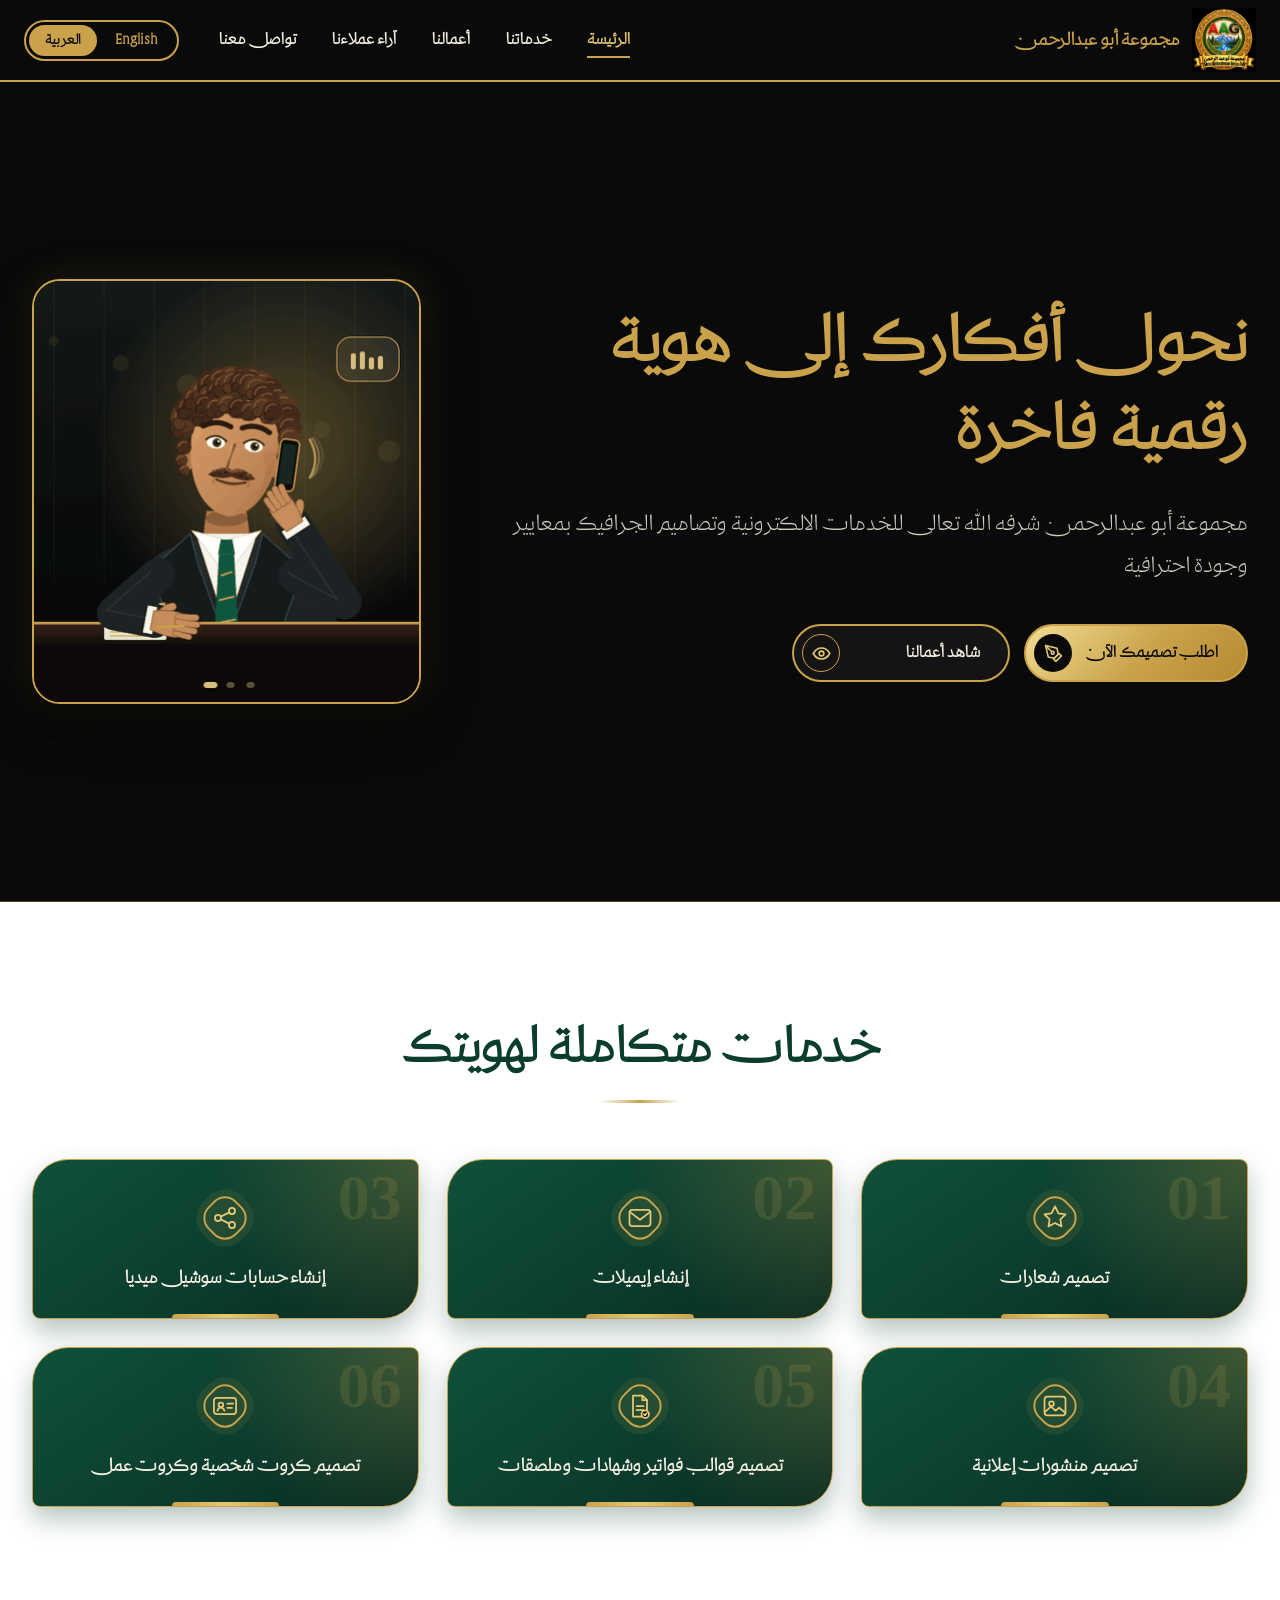
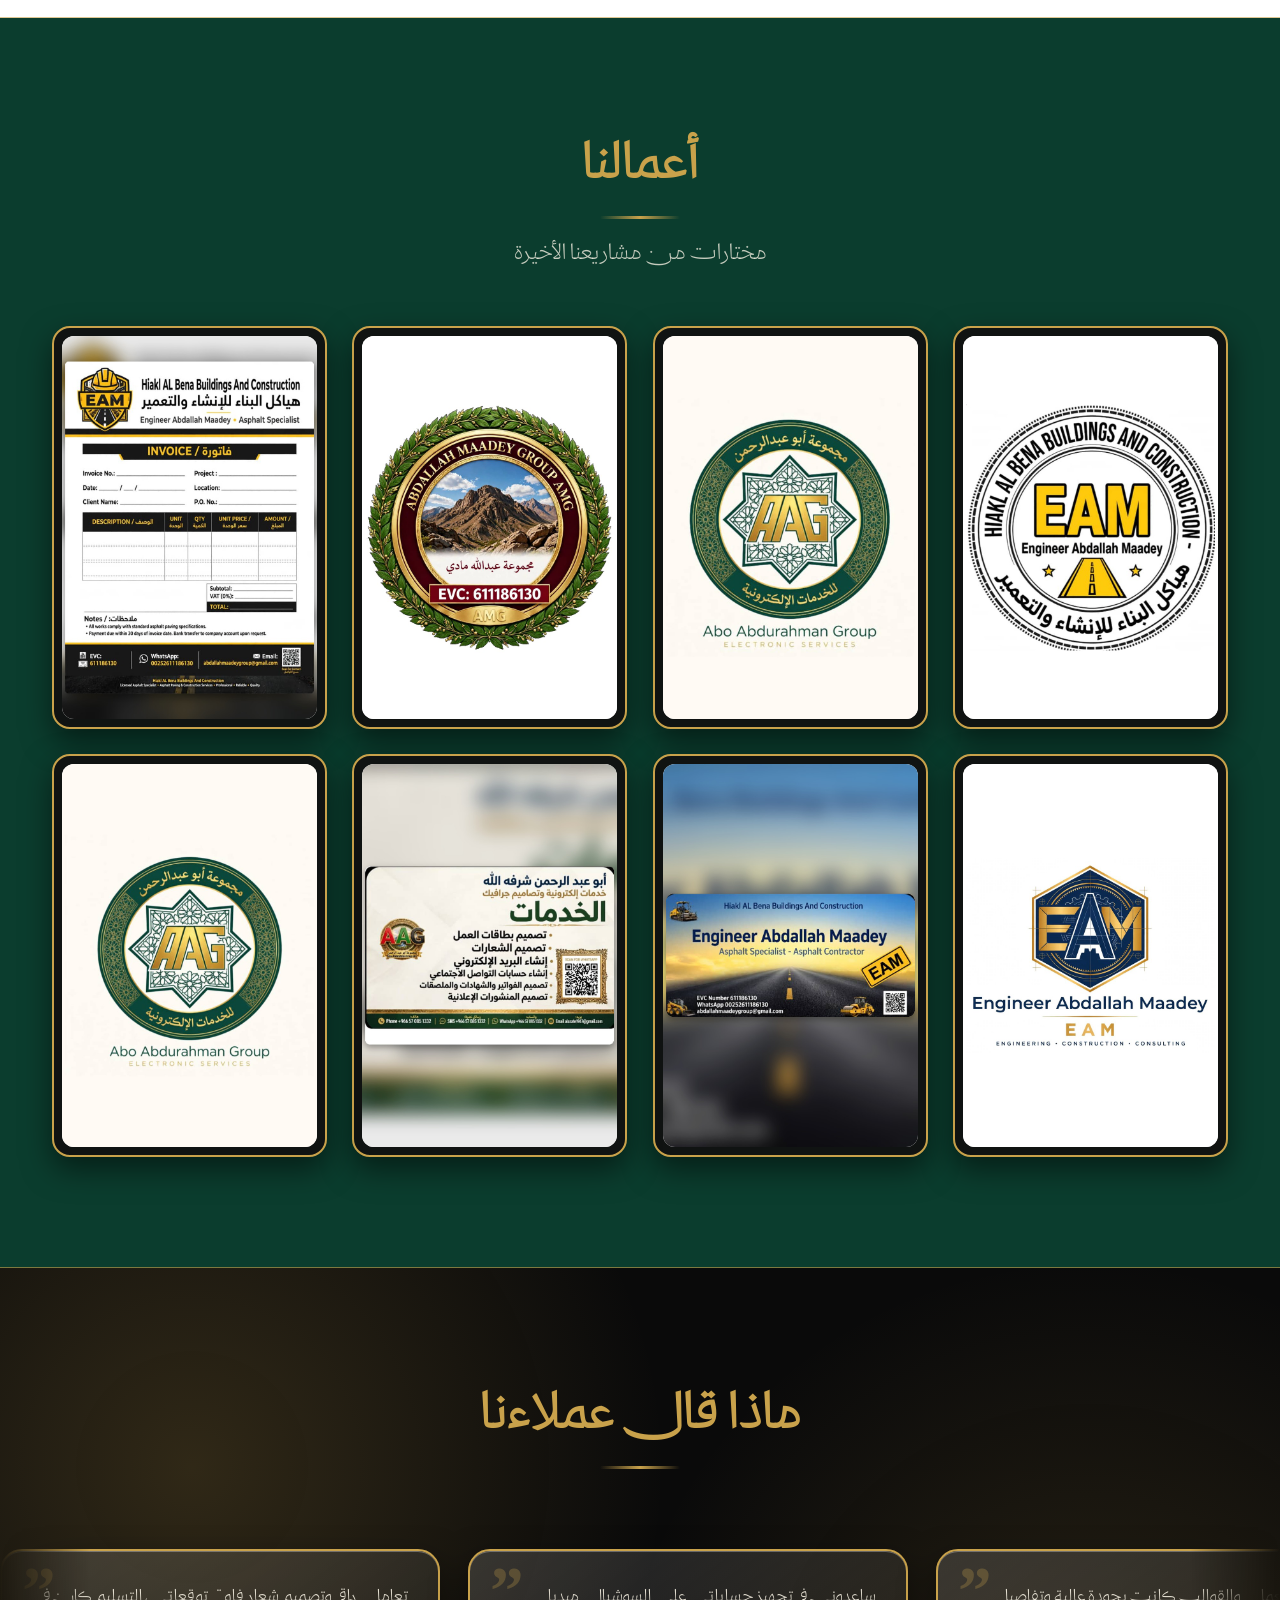
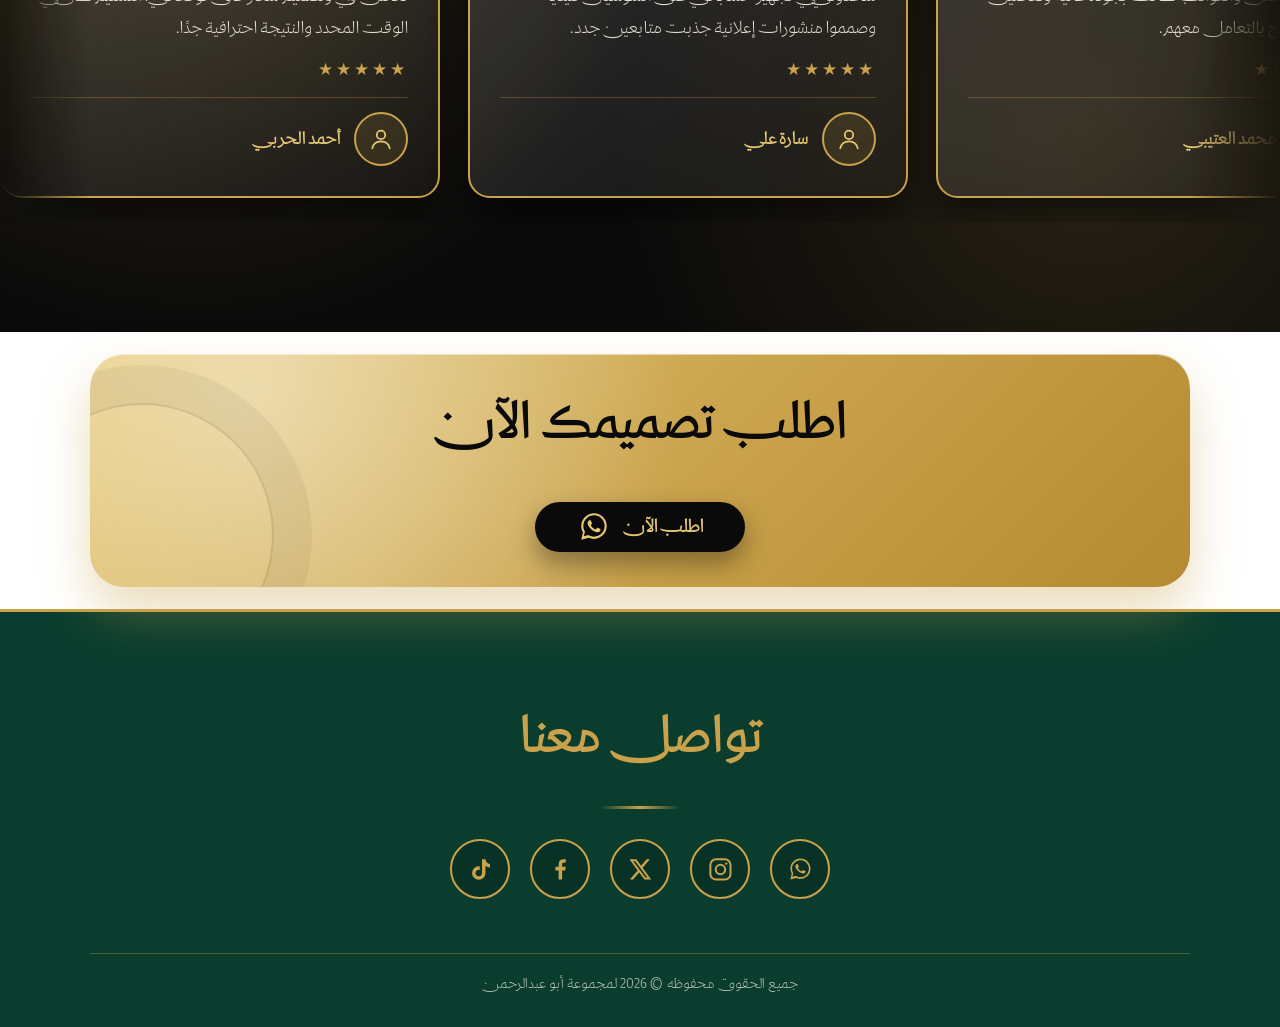
==== index.html @ 82dbfaa5 "Update index.html" ====
<!DOCTYPE html>
<html lang="ar" dir="rtl">
<head>
  <meta charset="UTF-8">
  <meta name="viewport" content="width=device-width, initial-scale=1">
  <title>مجموعة أبو عبدالرحمن</title>
  <link rel="icon" href="images/logo2.jpg">
  <!-- Arabic font (Cairo) -->
  <link href="https://fonts.googleapis.com/css2?family=Cairo:wght@400;600;700&display=swap" rel="stylesheet">

  <!-- 1) Desktop design + shared styles -->
  <link rel="stylesheet" href="css/style.css">
  <!-- 2) Phone & tablet design (must come AFTER style.css) -->
  <link rel="stylesheet" href="css/mobile.css">
</head>
<body>
<!-- ========================================================================
     index.html  -  PAGE CONTENT (structure only)
     Files of this website:
       index.html  -> this file: all the content of the page
       style.css   -> desktop design + shared styles
       mobile.css  -> phone & tablet design
       translations.js -> ALL texts in Arabic and English (edit texts here)
       script.js   -> language toggle (Arabic/English) and mobile menu
       logo.png, designer.gif, images/  -> pictures (keep them next to this file)
     ======================================================================== -->
<!-- ======================================================================
     HEADER (TOP MENU)
     Logo + site name | menu links | language toggle (+ burger button on phones)
     Every text that changes language has data-i18n="key".
     The Arabic and English texts of each key are in translations.js.
     ====================================================================== -->
<header class="header">
  <nav class="nav">
    <a href="#home" class="brand">
      <img class="logo" src="images/logo.jpg" alt="شعار مجموعة أبو عبدالرحمن">
      <span class="brand-name" data-i18n="nav.brand">مجموعة أبو عبدالرحمن</span>
    </a>

    <!-- Menu links (each href points to a section id on this page) -->
    <ul class="menu" id="menu">
      <li><a href="#home" class="active" data-i18n="nav.home">الرئيسة</a></li>
      <li><a href="#services" data-i18n="nav.services">خدماتنا</a></li>
      <li><a href="#work" data-i18n="nav.work">أعمالنا</a></li>
      <li><a href="#reviews" data-i18n="nav.reviews">آراء عملاءنا</a></li>
      <li><a href="#contact" data-i18n="nav.contact">تواصل معنا</a></li>
    </ul>

    <div class="controls">
      <!-- Language toggle: both languages are always visible, the active one is gold -->
      <div class="lang-switch" role="group" aria-label="Language">
        <button type="button" data-lang="ar" lang="ar">العربية</button>
        <button type="button" data-lang="en" lang="en">English</button>
      </div>
      <button class="burger" id="burger" aria-label="Menu" aria-expanded="false">
        <span></span><span></span><span></span>
      </button>
    </div>
  </nav>
</header>

<!-- ======================================================================
     HERO (FIRST SECTION)
     Big title, description, two buttons and the animation (designer.gif).
     ====================================================================== -->
<section class="hero" id="home">
  <div class="hero-inner">
    <div class="hero-text">
    <h1 data-i18n="hero.title">نحول أفكارك إلى هوية رقمية فاخرة</h1>
    <p data-i18n="hero.text">مجموعة أبو عبدالرحمن شرفه الله تعالى للخدمات الالكترونية وتصاميم الجرافيك بمعايير وجودة احترافية</p>
    <div class="hero-actions">
      <a href="#order" class="btn btn-gold"><span data-i18n="hero.btnOrder">اطلب تصميمك الآن</span><i class="btn-ic"><svg viewBox="0 0 24 24" fill="none" stroke="currentColor" stroke-width="2" stroke-linecap="round" stroke-linejoin="round" aria-hidden="true"><path d="M12 19l7-7 3 3-7 7-3-3z"/><path d="M18 13l-1.5-7.5L2 2l3.5 14.5L13 18l5-5z"/><path d="M2 2l7.5 7.5"/><circle cx="11" cy="11" r="1.8"/></svg></i></a>
      <a href="#work" class="btn btn-outline"><span data-i18n="hero.btnWork">شاهد أعمالنا</span><i class="btn-ic"><svg viewBox="0 0 24 24" fill="none" stroke="currentColor" stroke-width="2" stroke-linecap="round" stroke-linejoin="round" aria-hidden="true"><path d="M1.5 12S5.5 5 12 5s10.5 7 10.5 7-4 7-10.5 7S1.5 12 1.5 12z"/><circle cx="12" cy="12" r="3"/></svg></i></a>
    </div>
    </div>
    <!-- The animation box (GIF). On phones it appears ABOVE the title (see mobile.css) -->
    <div class="hero-media" id="heroMedia">
      <img src="images/designer.gif" alt="مصمم يعمل على تصميم" width="384" height="420">
    </div>
  </div>
</section>

<!-- ======================================================================
     SERVICES - خدمات متكاملة لهويتك
     6 service cards. To change a service text: edit its key in translations.js (services.*).
     ====================================================================== -->
<section class="services" id="services">
  <div class="container">
    <header class="sec-head">
      <h2 data-i18n="services.title">خدمات متكاملة لهويتك</h2>
      <span class="bar"></span>
    </header>
    <!-- Service cards -->
    <div class="cards">
      <article class="card">
        <span class="num" aria-hidden="true">01</span>
        <div class="card-icon"><svg viewBox="0 0 24 24" fill="none" stroke="currentColor" stroke-width="1.5" stroke-linecap="round" stroke-linejoin="round" aria-hidden="true"><path d="M12 2l3 6 6 .9-4.4 4.2 1 6.1L12 16.3 6.4 19.2l1-6.1L3 8.9 9 8z"/></svg></div>
        <h3 data-i18n="services.logo">تصميم شعارات</h3>
      </article>
      <article class="card">
        <span class="num" aria-hidden="true">02</span>
        <div class="card-icon"><svg viewBox="0 0 24 24" fill="none" stroke="currentColor" stroke-width="1.5" stroke-linecap="round" stroke-linejoin="round" aria-hidden="true"><rect x="3" y="5" width="18" height="14" rx="2.5"/><path d="M3.5 7l8.5 6.5L20.5 7"/></svg></div>
        <h3 data-i18n="services.email">إنشاء إيميلات</h3>
      </article>
      <article class="card">
        <span class="num" aria-hidden="true">03</span>
        <div class="card-icon"><svg viewBox="0 0 24 24" fill="none" stroke="currentColor" stroke-width="1.5" stroke-linecap="round" stroke-linejoin="round" aria-hidden="true"><circle cx="6" cy="12" r="2.6"/><circle cx="18" cy="6" r="2.6"/><circle cx="18" cy="18" r="2.6"/><path d="M8.3 10.8l7.4-3.6M8.3 13.2l7.4 3.6"/></svg></div>
        <h3 data-i18n="services.social">إنشاء حسابات سوشيل ميديا</h3>
      </article>
      <article class="card">
        <span class="num" aria-hidden="true">04</span>
        <div class="card-icon"><svg viewBox="0 0 24 24" fill="none" stroke="currentColor" stroke-width="1.5" stroke-linecap="round" stroke-linejoin="round" aria-hidden="true"><rect x="3" y="4" width="18" height="16" rx="2.5"/><circle cx="9" cy="10" r="2"/><path d="M3.5 17l5-4.5 4 3.5 3-2.5 5 4"/></svg></div>
        <h3 data-i18n="services.posts">تصميم منشورات إعلانية</h3>
      </article>
      <article class="card">
        <span class="num" aria-hidden="true">05</span>
        <div class="card-icon"><svg viewBox="0 0 24 24" fill="none" stroke="currentColor" stroke-width="1.5" stroke-linecap="round" stroke-linejoin="round" aria-hidden="true"><path d="M6 3h8l4 4v14H6z"/><path d="M14 3v4h4M9 12h6M9 15.5h6"/><circle cx="16.5" cy="19" r="3.2" fill="#0a0a0a"/><path d="M15.2 19l1 1 1.8-2"/></svg></div>
        <h3 data-i18n="services.templates">تصميم قوالب فواتير وشهادات وملصقات</h3>
      </article>
      <article class="card">
        <span class="num" aria-hidden="true">06</span>
        <div class="card-icon"><svg viewBox="0 0 24 24" fill="none" stroke="currentColor" stroke-width="1.5" stroke-linecap="round" stroke-linejoin="round" aria-hidden="true"><rect x="2.5" y="5" width="19" height="14" rx="2.5"/><circle cx="8.5" cy="11" r="2"/><path d="M5.5 16c.6-1.8 1.8-2.6 3-2.6s2.4.8 3 2.6M14 10h5M14 13.5h4"/></svg></div>
        <h3 data-i18n="services.cards">تصميم كروت شخصية وكروت عمل</h3>
      </article>
    </div>
  </div>
</section>

<!-- ======================================================================
     OUR WORK - أعمالنا
     8 cards. Each image is images/work-1.jpg ... images/work-8.jpg.
     To change a picture: replace the file, or change the src below.
     ====================================================================== -->
<section class="works-sec" id="work">
  <div class="container">
    <header class="sec-head">
      <h2 data-i18n="work.title">أعمالنا</h2>
      <span class="bar"></span>
      <p class="sec-sub" data-i18n="work.subtitle">مختارات من مشاريعنا الأخيرة</p>
    </header>
    <!-- Work cards: .work (dark frame) > .work-inner (white panel, 8px margin) > .work-media > img -->
    <div class="works">
      <figure class="work">
        <div class="work-inner"><div class="work-media"><svg class="ph" viewBox="0 0 24 24" fill="none" stroke="currentColor" stroke-width="1.2" stroke-linecap="round" stroke-linejoin="round" aria-hidden="true"><rect x="3" y="4" width="18" height="16" rx="2.5"/><circle cx="9" cy="10" r="1.8"/><path d="M3.5 17l5-4.5 4 3.5 3-2.5 5 4"/></svg><img src="images/work-1.jpg" alt="Project 1" loading="lazy" onerror="this.remove()"></div></div>
      </figure>
      <figure class="work">
        <div class="work-inner"><div class="work-media"><svg class="ph" viewBox="0 0 24 24" fill="none" stroke="currentColor" stroke-width="1.2" stroke-linecap="round" stroke-linejoin="round" aria-hidden="true"><rect x="3" y="4" width="18" height="16" rx="2.5"/><circle cx="9" cy="10" r="1.8"/><path d="M3.5 17l5-4.5 4 3.5 3-2.5 5 4"/></svg><img src="images/work-2.jpg" alt="Project 2" loading="lazy" onerror="this.remove()"></div></div>
      </figure>
      <figure class="work">
        <div class="work-inner"><div class="work-media"><svg class="ph" viewBox="0 0 24 24" fill="none" stroke="currentColor" stroke-width="1.2" stroke-linecap="round" stroke-linejoin="round" aria-hidden="true"><rect x="3" y="4" width="18" height="16" rx="2.5"/><circle cx="9" cy="10" r="1.8"/><path d="M3.5 17l5-4.5 4 3.5 3-2.5 5 4"/></svg><img src="images/work-3.jpg" alt="Project 3" loading="lazy" onerror="this.remove()"></div></div>
      </figure>
      <figure class="work">
        <div class="work-inner"><div class="work-media"><svg class="ph" viewBox="0 0 24 24" fill="none" stroke="currentColor" stroke-width="1.2" stroke-linecap="round" stroke-linejoin="round" aria-hidden="true"><rect x="3" y="4" width="18" height="16" rx="2.5"/><circle cx="9" cy="10" r="1.8"/><path d="M3.5 17l5-4.5 4 3.5 3-2.5 5 4"/></svg><img src="images/work-4.jpg" alt="Project 4" loading="lazy" onerror="this.remove()"></div></div>
      </figure>
      <figure class="work">
        <div class="work-inner"><div class="work-media"><svg class="ph" viewBox="0 0 24 24" fill="none" stroke="currentColor" stroke-width="1.2" stroke-linecap="round" stroke-linejoin="round" aria-hidden="true"><rect x="3" y="4" width="18" height="16" rx="2.5"/><circle cx="9" cy="10" r="1.8"/><path d="M3.5 17l5-4.5 4 3.5 3-2.5 5 4"/></svg><img src="images/work-5.jpg" alt="Project 5" loading="lazy" onerror="this.remove()"></div></div>
      </figure>
      <figure class="work">
        <div class="work-inner"><div class="work-media"><svg class="ph" viewBox="0 0 24 24" fill="none" stroke="currentColor" stroke-width="1.2" stroke-linecap="round" stroke-linejoin="round" aria-hidden="true"><rect x="3" y="4" width="18" height="16" rx="2.5"/><circle cx="9" cy="10" r="1.8"/><path d="M3.5 17l5-4.5 4 3.5 3-2.5 5 4"/></svg><img src="images/work-6.jpg" alt="Project 6" loading="lazy" onerror="this.remove()"></div></div>
      </figure>
      <figure class="work">
        <div class="work-inner"><div class="work-media"><svg class="ph" viewBox="0 0 24 24" fill="none" stroke="currentColor" stroke-width="1.2" stroke-linecap="round" stroke-linejoin="round" aria-hidden="true"><rect x="3" y="4" width="18" height="16" rx="2.5"/><circle cx="9" cy="10" r="1.8"/><path d="M3.5 17l5-4.5 4 3.5 3-2.5 5 4"/></svg><img src="images/work-7.jpg" alt="Project 7" loading="lazy" onerror="this.remove()"></div></div>
      </figure>
      <figure class="work">
        <div class="work-inner"><div class="work-media"><svg class="ph" viewBox="0 0 24 24" fill="none" stroke="currentColor" stroke-width="1.2" stroke-linecap="round" stroke-linejoin="round" aria-hidden="true"><rect x="3" y="4" width="18" height="16" rx="2.5"/><circle cx="9" cy="10" r="1.8"/><path d="M3.5 17l5-4.5 4 3.5 3-2.5 5 4"/></svg><img src="images/work-8.jpg" alt="Project 8" loading="lazy" onerror="this.remove()"></div></div>
      </figure>
    </div>
  </div>
</section>

<!-- ======================================================================
     TESTIMONIALS - ماذا قال عملاءنا
     5 sample opinions (the same 5 are repeated a second time with aria-hidden
     so the endless slide has no gap). Both sets share the same keys, so edit
     the texts once in translations.js (reviews.*).
     Profile pictures: images/user-1.jpg ... user-5.jpg (a gold icon shows until you add them).
     ====================================================================== -->
<section class="reviews-sec" id="reviews">
  <div class="container">
    <header class="sec-head">
      <h2 data-i18n="reviews.title">ماذا قال عملاءنا</h2>
      <span class="bar"></span>
    </header>
  </div>
  <!-- Sliding strip: first 5 cards are real, the next 5 are copies for the endless loop -->
  <div class="marquee">
    <div class="track">
      <article class="tcard">
        <div class="quote" aria-hidden="true">”</div>
        <p class="t-text" data-i18n="reviews.1.text">تعامل راقي وتصميم شعار فاق توقعاتي، التسليم كان في الوقت المحدد والنتيجة احترافية جدًا.</p>
        <div class="stars" aria-hidden="true">★★★★★</div>
        <footer class="t-user">
          <div class="avatar"><svg class="pf" viewBox="0 0 24 24" fill="none" stroke="currentColor" stroke-width="1.5" stroke-linecap="round" stroke-linejoin="round" aria-hidden="true"><circle cx="12" cy="8.5" r="3.6"/><path d="M4.5 20c.9-4 4-6 7.5-6s6.6 2 7.5 6"/></svg><img src="images/user-1.jpg" alt="" loading="lazy" onerror="this.remove()"></div>
          <strong data-i18n="reviews.1.name">أحمد الحربي</strong>
        </footer>
      </article>
      <article class="tcard">
        <div class="quote" aria-hidden="true">”</div>
        <p class="t-text" data-i18n="reviews.2.text">ساعدوني في تجهيز حساباتي على السوشيال ميديا وصمموا منشورات إعلانية جذبت متابعين جدد.</p>
        <div class="stars" aria-hidden="true">★★★★★</div>
        <footer class="t-user">
          <div class="avatar"><svg class="pf" viewBox="0 0 24 24" fill="none" stroke="currentColor" stroke-width="1.5" stroke-linecap="round" stroke-linejoin="round" aria-hidden="true"><circle cx="12" cy="8.5" r="3.6"/><path d="M4.5 20c.9-4 4-6 7.5-6s6.6 2 7.5 6"/></svg><img src="images/user-2.jpg" alt="" loading="lazy" onerror="this.remove()"></div>
          <strong data-i18n="reviews.2.name">سارة علي</strong>
        </footer>
      </article>
      <article class="tcard">
        <div class="quote" aria-hidden="true">”</div>
        <p class="t-text" data-i18n="reviews.3.text">كروت العمل والقوالب كانت بجودة عالية وتفاصيل دقيقة، أنصح بالتعامل معهم.</p>
        <div class="stars" aria-hidden="true">★★★★★</div>
        <footer class="t-user">
          <div class="avatar"><svg class="pf" viewBox="0 0 24 24" fill="none" stroke="currentColor" stroke-width="1.5" stroke-linecap="round" stroke-linejoin="round" aria-hidden="true"><circle cx="12" cy="8.5" r="3.6"/><path d="M4.5 20c.9-4 4-6 7.5-6s6.6 2 7.5 6"/></svg><img src="images/user-3.jpg" alt="" loading="lazy" onerror="this.remove()"></div>
          <strong data-i18n="reviews.3.name">محمد العتيبي</strong>
        </footer>
      </article>
      <article class="tcard">
        <div class="quote" aria-hidden="true">”</div>
        <p class="t-text" data-i18n="reviews.4.text">سرعة في الاستجابة وتعديلات بدون تعقيد، متعاونين ويفهمون المطلوب من أول مرة.</p>
        <div class="stars" aria-hidden="true">★★★★★</div>
        <footer class="t-user">
          <div class="avatar"><svg class="pf" viewBox="0 0 24 24" fill="none" stroke="currentColor" stroke-width="1.5" stroke-linecap="round" stroke-linejoin="round" aria-hidden="true"><circle cx="12" cy="8.5" r="3.6"/><path d="M4.5 20c.9-4 4-6 7.5-6s6.6 2 7.5 6"/></svg><img src="images/user-4.jpg" alt="" loading="lazy" onerror="this.remove()"></div>
          <strong data-i18n="reviews.4.name">نورة صالح</strong>
        </footer>
      </article>
      <article class="tcard">
        <div class="quote" aria-hidden="true">”</div>
        <p class="t-text" data-i18n="reviews.5.text">هوية رقمية فاخرة فعلاً، شكرًا لكم على الإبداع والاهتمام بكل التفاصيل.</p>
        <div class="stars" aria-hidden="true">★★★★★</div>
        <footer class="t-user">
          <div class="avatar"><svg class="pf" viewBox="0 0 24 24" fill="none" stroke="currentColor" stroke-width="1.5" stroke-linecap="round" stroke-linejoin="round" aria-hidden="true"><circle cx="12" cy="8.5" r="3.6"/><path d="M4.5 20c.9-4 4-6 7.5-6s6.6 2 7.5 6"/></svg><img src="images/user-5.jpg" alt="" loading="lazy" onerror="this.remove()"></div>
          <strong data-i18n="reviews.5.name">خالد الشمري</strong>
        </footer>
      </article>
      <article class="tcard" aria-hidden="true">
        <div class="quote" aria-hidden="true">”</div>
        <p class="t-text" data-i18n="reviews.1.text">تعامل راقٍ وتصميم شعار فاق توقعاتي، التسليم كان في الوقت المحدد والنتيجة احترافية جدًا.</p>
        <div class="stars" aria-hidden="true">★★★★★</div>
        <footer class="t-user">
          <div class="avatar"><svg class="pf" viewBox="0 0 24 24" fill="none" stroke="currentColor" stroke-width="1.5" stroke-linecap="round" stroke-linejoin="round" aria-hidden="true"><circle cx="12" cy="8.5" r="3.6"/><path d="M4.5 20c.9-4 4-6 7.5-6s6.6 2 7.5 6"/></svg><img src="images/user-1.jpg" alt="" loading="lazy" onerror="this.remove()"></div>
          <strong data-i18n="reviews.1.name">أحمد الحربي</strong>
        </footer>
      </article>
      <article class="tcard" aria-hidden="true">
        <div class="quote" aria-hidden="true">”</div>
        <p class="t-text" data-i18n="reviews.2.text">ساعدوني في تجهيز حساباتي على السوشيال ميديا وصمموا منشورات إعلانية جذبت متابعين جدد.</p>
        <div class="stars" aria-hidden="true">★★★★★</div>
        <footer class="t-user">
          <div class="avatar"><svg class="pf" viewBox="0 0 24 24" fill="none" stroke="currentColor" stroke-width="1.5" stroke-linecap="round" stroke-linejoin="round" aria-hidden="true"><circle cx="12" cy="8.5" r="3.6"/><path d="M4.5 20c.9-4 4-6 7.5-6s6.6 2 7.5 6"/></svg><img src="images/user-2.jpg" alt="" loading="lazy" onerror="this.remove()"></div>
          <strong data-i18n="reviews.2.name">سارة العتيبي</strong>
        </footer>
      </article>
      <article class="tcard" aria-hidden="true">
        <div class="quote" aria-hidden="true">”</div>
        <p class="t-text" data-i18n="reviews.3.text">كروت العمل والقوالب كانت بجودة عالية وتفاصيل دقيقة، أنصح بالتعامل معهم.</p>
        <div class="stars" aria-hidden="true">★★★★★</div>
        <footer class="t-user">
          <div class="avatar"><svg class="pf" viewBox="0 0 24 24" fill="none" stroke="currentColor" stroke-width="1.5" stroke-linecap="round" stroke-linejoin="round" aria-hidden="true"><circle cx="12" cy="8.5" r="3.6"/><path d="M4.5 20c.9-4 4-6 7.5-6s6.6 2 7.5 6"/></svg><img src="images/user-3.jpg" alt="" loading="lazy" onerror="this.remove()"></div>
          <strong data-i18n="reviews.3.name">محمد القحطاني</strong>
        </footer>
      </article>
      <article class="tcard" aria-hidden="true">
        <div class="quote" aria-hidden="true">”</div>
        <p class="t-text" data-i18n="reviews.4.text">سرعة في الاستجابة وتعديلات بدون تعقيد، فريق متعاون ويفهم المطلوب من أول مرة.</p>
        <div class="stars" aria-hidden="true">★★★★★</div>
        <footer class="t-user">
          <div class="avatar"><svg class="pf" viewBox="0 0 24 24" fill="none" stroke="currentColor" stroke-width="1.5" stroke-linecap="round" stroke-linejoin="round" aria-hidden="true"><circle cx="12" cy="8.5" r="3.6"/><path d="M4.5 20c.9-4 4-6 7.5-6s6.6 2 7.5 6"/></svg><img src="images/user-4.jpg" alt="" loading="lazy" onerror="this.remove()"></div>
          <strong data-i18n="reviews.4.name">نورة الدوسري</strong>
        </footer>
      </article>
      <article class="tcard" aria-hidden="true">
        <div class="quote" aria-hidden="true">”</div>
        <p class="t-text" data-i18n="reviews.5.text">هوية رقمية فاخرة فعلاً، شكرًا لكم على الإبداع والاهتمام بكل التفاصيل.</p>
        <div class="stars" aria-hidden="true">★★★★★</div>
        <footer class="t-user">
          <div class="avatar"><svg class="pf" viewBox="0 0 24 24" fill="none" stroke="currentColor" stroke-width="1.5" stroke-linecap="round" stroke-linejoin="round" aria-hidden="true"><circle cx="12" cy="8.5" r="3.6"/><path d="M4.5 20c.9-4 4-6 7.5-6s6.6 2 7.5 6"/></svg><img src="images/user-5.jpg" alt="" loading="lazy" onerror="this.remove()"></div>
          <strong data-i18n="reviews.5.name">خالد الشمري</strong>
        </footer>
      </article>
    </div>
  </div>
</section>

<!-- ======================================================================
     ORDER CARD - اطلب تصميمك الآن
     Gold card + WhatsApp button. Change the number in the link: https://wa.me/NUMBER
     ====================================================================== -->
<section class="contact" id="order">
  <div class="cta-card">
    <h2 data-i18n="order.title">اطلب تصميمك الآن</h2>
    <a class="wa-btn" dir="ltr" href="https://wa.me/966570851332" target="_blank" rel="noopener" aria-label="WhatsApp">
      <svg viewBox="0 0 32 32" fill="currentColor" aria-hidden="true"><path d="M16.04 3C9.4 3 4 8.4 4 15.03c0 2.12.55 4.19 1.6 6.01L4 28l7.1-1.86a12 12 0 0 0 4.94 1.06h.01C22.68 27.2 28 21.8 28 15.17 28 8.4 22.68 3 16.04 3zm0 22.1h-.01a9.98 9.98 0 0 1-5.08-1.39l-.36-.22-4.2 1.1 1.12-4.1-.24-.38A9.9 9.9 0 0 1 6 15.03C6 9.5 10.5 5 16.04 5 21.56 5 26 9.5 26 15.17c0 5.53-4.44 9.93-9.96 9.93zm5.46-7.43c-.3-.15-1.77-.87-2.04-.97-.27-.1-.47-.15-.67.15-.2.3-.77.97-.94 1.17-.17.2-.35.22-.65.07-.3-.15-1.26-.46-2.4-1.47-.89-.79-1.49-1.77-1.66-2.07-.17-.3-.02-.46.13-.61.14-.13.3-.35.45-.52.15-.17.2-.3.3-.5.1-.2.05-.37-.02-.52-.07-.15-.67-1.62-.92-2.22-.24-.58-.49-.5-.67-.51h-.57c-.2 0-.52.07-.8.37-.27.3-1.04 1.02-1.04 2.48 0 1.46 1.07 2.88 1.22 3.08.15.2 2.1 3.2 5.08 4.49.71.31 1.26.49 1.7.63.71.23 1.36.2 1.87.12.57-.08 1.77-.72 2.02-1.42.25-.7.25-1.3.17-1.42-.07-.12-.27-.2-.57-.35z"/></svg>
      <span data-i18n="order.btn">اطلب الآن</span>
    </a>
  </div>
</section>

<!-- ======================================================================
     FOOTER - تواصل معنا
     Social media icons. Replace each href="#" with your real account link.
     ====================================================================== -->
<footer class="footer" id="contact">
  <div class="footer-inner">
    <h2 data-i18n="footer.title">تواصل معنا</h2>
    <span class="bar"></span>
    <div class="socials">
      <a class="soc" href="https://wa.me/966570851332" target="_blank" rel="noopener" aria-label="WhatsApp"><svg viewBox="0 0 32 32" fill="currentColor" aria-hidden="true"><path d="M16.04 3C9.4 3 4 8.4 4 15.03c0 2.12.55 4.19 1.6 6.01L4 28l7.1-1.86a12 12 0 0 0 4.94 1.06h.01C22.68 27.2 28 21.8 28 15.17 28 8.4 22.68 3 16.04 3zm0 22.1h-.01a9.98 9.98 0 0 1-5.08-1.39l-.36-.22-4.2 1.1 1.12-4.1-.24-.38A9.9 9.9 0 0 1 6 15.03C6 9.5 10.5 5 16.04 5 21.56 5 26 9.5 26 15.17c0 5.53-4.44 9.93-9.96 9.93zm5.46-7.43c-.3-.15-1.77-.87-2.04-.97-.27-.1-.47-.15-.67.15-.2.3-.77.97-.94 1.17-.17.2-.35.22-.65.07-.3-.15-1.26-.46-2.4-1.47-.89-.79-1.49-1.77-1.66-2.07-.17-.3-.02-.46.13-.61.14-.13.3-.35.45-.52.15-.17.2-.3.3-.5.1-.2.05-.37-.02-.52-.07-.15-.67-1.62-.92-2.22-.24-.58-.49-.5-.67-.51h-.57c-.2 0-.52.07-.8.37-.27.3-1.04 1.02-1.04 2.48 0 1.46 1.07 2.88 1.22 3.08.15.2 2.1 3.2 5.08 4.49.71.31 1.26.49 1.7.63.71.23 1.36.2 1.87.12.57-.08 1.77-.72 2.02-1.42.25-.7.25-1.3.17-1.42-.07-.12-.27-.2-.57-.35z"/></svg></a>
      <a class="soc" href="#" target="_blank" rel="noopener" aria-label="Instagram"><svg viewBox="0 0 24 24" fill="none" stroke="currentColor" stroke-width="1.8" aria-hidden="true"><rect x="3" y="3" width="18" height="18" rx="5"/><circle cx="12" cy="12" r="4.2"/><circle cx="17.2" cy="6.8" r="1.1" fill="currentColor" stroke="none"/></svg></a>
      <a class="soc" href="#" target="_blank" rel="noopener" aria-label="X"><svg viewBox="0 0 24 24" fill="currentColor" aria-hidden="true"><path d="M17.5 3h3l-6.6 7.5L21.6 21h-6l-4.7-6.2L5.5 21h-3l7-8.1L2.2 3h6.2l4.2 5.6zm-1 16.2h1.7L7.3 4.7H5.5z"/></svg></a>
      <a class="soc" href="#" target="_blank" rel="noopener" aria-label="Facebook"><svg viewBox="0 0 24 24" fill="currentColor" aria-hidden="true"><path d="M13.5 21v-8h2.7l.5-3.3h-3.2V7.6c0-1 .4-1.8 1.9-1.8h1.4V3a18 18 0 0 0-2.1-.1c-2.6 0-4.3 1.6-4.3 4.4v2.4H7.5V13h2.9v8z"/></svg></a>
      <a class="soc" href="#" target="_blank" rel="noopener" aria-label="TikTok"><svg viewBox="0 0 24 24" fill="currentColor" aria-hidden="true"><path d="M16.5 3c.3 2.4 1.7 3.9 4 4.1v3.1c-1.5 0-2.9-.5-4-1.2v6.2a6 6 0 1 1-6-6c.3 0 .6 0 .9.1v3.2a2.9 2.9 0 1 0 2 2.7V3z"/></svg></a>
    </div>
    <div  class="copyright">
      <p class="copy"> جميع الحقوق محفوظه &copy; <span id="year"></span>&nbsp;<a href="index.html">لمجموعة أبو عبدالرحمن</a></p>
      <script>document.getElementById("year").innerHTML=(new Date().getFullYear())</script>
    </div>
  </div>
</footer>

<!-- JavaScript -->
<!-- 1) translations.js: all Arabic / English texts -->
<script src="js/translations.js"></script>
<!-- 2) script.js: language toggle + mobile menu (uses translations.js) -->
<script src="js/menuStyle.js"></script>
</body>
</html>
---- css/style.css ----
/* ========================================================================
   style.css  -  DESKTOP DESIGN + SHARED STYLES
   ------------------------------------------------------------------------
   This file holds the main (desktop) design of the whole page.
   Phone and tablet changes are in mobile.css (loaded AFTER this file, so it
   can override anything here on small screens).

   Sections in this file:
     1. Variables (colors)      6. Our Work (أعمالنا)
     2. Reset & base            7. Testimonials (آراء العملاء)
     3. Header (top menu)       8. Contact / order card
     4. Hero (first section)    9. Footer
     5. Services
   ======================================================================== */

/* ========================================================================
   1. VARIABLES (COLORS)
   Change a color here and it changes everywhere on the page.
   Palette: black, dark green and gold.
   ======================================================================== */

:root {
  --black: #0a0a0a;
  --green: #0b3d2e;
  --green-deep: #072a20;
  --gold: #c9a24b;
  --gold-light: #e6c874;
  --text: #f4efe1;
}

/* ========================================================================
   2. RESET & BASE
   Basic rules for the whole page.
   ======================================================================== */
@font-face {
  font-family:"Taweel";
  src: url("../Taweel.ttf");
}

@font-face {
  font-family:"Masmak";
  src: url("../Masmak.otf");
}

* {
  margin: 0;
  padding: 0;
  box-sizing: border-box;
}

body {
  font-family:'Taweel',sans-serif; 
  background: var(--black);
  color: var(--text);
  min-height: 100vh;
}

a {
  text-decoration: none;
  color: inherit;
}

/* ========================================================================
   3. HEADER (TOP MENU)
   Black sticky bar: logo + site name | links | language toggle.
   The phone/tablet version of the menu is in mobile.css.
   ======================================================================== */

/* The sticky bar itself */

.header {
  position: sticky;
  top: 0;
  z-index: 100;
  background: var(--black);
  border-bottom: 2px solid var(--gold);
}

/* Inner flex row that holds brand, links and controls */

.nav {
  max-width: 1280px;
  margin-inline: auto;
  padding: 8px clamp(12px,3vw,24px);
  display: flex;
  flex-wrap: wrap;
  align-items: center;
  column-gap: clamp(12px,2vw,24px);
  row-gap: 0;
}

/* --- Brand: logo + site name */

.brand {
  display: flex;
  align-items: center;
  gap: 12px;
  flex: 0 1 auto;
  min-width: 0;
}

.logo {
  width: clamp(44px,6vw,64px);
  height: clamp(44px,6vw,64px);
  flex: 0 0 auto;
  object-fit: contain;
  display: block;
}

.brand-name {
  font-weight: 700;
  font-size: clamp(.85rem,2.4vw,1.1rem);
  color: var(--gold);
  line-height: 1.3;
  min-width: 0;
}

/* --- Menu links */

.menu {
  display: flex;
  flex-wrap: wrap;
  gap: 4px;
  list-style: none;
  margin-inline-start: auto;
  flex: 0 1 auto;
}

.menu a {
  display: block;
  padding: 8px clamp(8px,1.4vw,16px);
  border-radius: 6px;
  white-space: nowrap;
  font-weight: 600;
  color: var(--text);
  position: relative;
  transition: color .25s;
}

.menu a::after {
  content: "";
  position: absolute;
  inset-inline: clamp(8px,1.4vw,16px);
  bottom: 2px;
  height: 2px;
  background: var(--gold);
  transform: scaleX(0);
  transition: transform .25s;
}

.menu a:hover,
.menu a.active {
  color: var(--gold-light);
}

.menu a:hover::after,
.menu a.active::after {
  transform: scaleX(1);
}

/* --- Controls: language toggle and burger button */

.controls {
  display: flex;
  align-items: center;
  gap: 10px;
  flex: 0 0 auto;
}

/* Language switch (Arabic | English): the active side is filled gold */

.lang-switch {
  display: flex;
  direction: ltr;
  padding: 3px;
  gap: 2px;
  border: 2px solid var(--gold);
  border-radius: 24px;
  background: var(--black);
}

.lang-switch button {
  cursor: pointer;
  border: 0;
  border-radius: 20px;
  background: transparent;
  color: var(--gold);
  padding: 5px clamp(10px,1.6vw,16px);
  font: 600 .9rem 'Taweel',sans-serif;
  transition: background .25s,color .25s;
}

.lang-switch button:hover {
  color: var(--gold-light);
}

.lang-switch button.active {
  background: var(--gold);
  color: var(--black);
}

/* Burger button (hidden on desktop, shown on phones in mobile.css) */

.burger {
  display: none;
  width: 42px;
  height: 42px;
  cursor: pointer;
  background: transparent;
  border: 2px solid var(--gold);
  border-radius: 8px;
  flex-direction: column;
  justify-content: center;
  align-items: center;
  gap: 5px;
}

.burger span {
  width: 20px;
  height: 2px;
  background: var(--gold);
  transition: transform .3s,opacity .3s;
}

.burger.open span:nth-child(1) {
  transform: translateY(7px) rotate(45deg);
}

.burger.open span:nth-child(2) {
  opacity: 0;
}

.burger.open span:nth-child(3) {
  transform: translateY(-7px) rotate(-45deg);
}

/* Keyboard focus outline (accessibility) */

a:focus-visible,
button:focus-visible {
  outline: 2px solid var(--gold-light);
  outline-offset: 2px;
}

/* Accessibility: people who turned off animations in their system get none */

@media (prefers-reduced-motion:reduce) {
  * {
    transition: none!important;
    animation: none!important;
  }
}

/* ========================================================================
   4. HERO (FIRST SECTION)
   Title + description + 2 buttons, with the animation (GIF) box beside them.
   Flexbox keeps everything centered. Text is aligned to the start side
   (right in Arabic, left in English). Phone layout is in mobile.css.
   ======================================================================== */

/* The section itself (black background) */

.hero {
  display: flex;
  align-items: center;
  justify-content: center;
  min-height: calc(100vh - 80px);
  min-height: calc(100svh - 80px);
  padding: clamp(40px,8vw,96px) clamp(16px,4vw,32px);
  background: var(--black);
  border-bottom: 1px solid rgba(201,162,75,.35);
}

/* Row that holds the text block and the GIF box */

.hero-inner {
  display: flex;
  align-items: center;
  width: 100%;
  max-width: 1280px;
}

.hero-text {
  display: flex;
  flex-direction: column;
  align-items: flex-start;
  flex: 1 1 0;
  min-width: 0;
  gap: clamp(16px,3vw,28px);
  text-align: start;
}

/* GIF box (gold border). Hidden by default, shown on desktop below and on phones in mobile.css */

.hero-media {
  display: none;
  position: relative;
  flex: 0 0 32%;
  aspect-ratio: 384/420;
  border: 2px solid var(--gold);
  border-radius: 28px;
  overflow: hidden;
  perspective: 900px;
  background: radial-gradient(circle at 50% 38%,rgba(201,162,75,.28),transparent 62%),linear-gradient(180deg,#121212,#050505);
  box-shadow: 0 20px 50px rgba(0,0,0,.6),0 0 40px rgba(201,162,75,.15);
}

.hero-media img {
  width: 100%;
  height: 100%;
  object-fit: cover;
  display: block;
}

/* Big title and description */

.hero h1 {
  font-size: 65px;
  font-weight: 700;
  line-height: 1.35;
  color: var(--gold);
  width: 100%;
  text-align: start;
}

.hero p {
  font-size: 22px;
  line-height: 1.9;
  font-weight: 400;
  color: rgba(244,239,225,.85);
  width: 100%;
  text-align: start;
}

/* --- Buttons */

.hero-actions {
  display: flex;
  flex-wrap: wrap;
  justify-content: flex-start;
  gap: 14px;
  margin-top: 8px;
}

/* Shared button style: pill shape, gold border, icon circle at the end */

.btn {
  position: relative;
  overflow: hidden;
  isolation: isolate;
  display: inline-flex;
  align-items: center;
  justify-content: space-between;
  gap: 14px;
  min-width: clamp(210px,17vw,250px);
  padding: 8px 8px;
  padding-inline: clamp(18px,2.2vw,28px) 8px;
  border-radius: 50px;
  border: 2px solid var(--gold);
  font: 700 clamp(.9rem,1.8vw,1rem) 'Taweel',sans-serif;
  transition: transform .3s,box-shadow .3s,color .3s;
}

.btn>* {
  position: relative;
  z-index: 1;
}

.btn-ic {
  display: grid;
  place-items: center;
  width: 38px;
  height: 38px;
  border-radius: 50%;
  flex: 0 0 auto;
  transition: transform .35s,background .35s,color .35s;
}

.btn-ic svg {
  width: 19px;
  height: 19px;
  transition: transform .35s;
}

/* Primary button (gold): shine sweep, pulsing ring, icon tilts on hover */

.btn-gold {
  color: var(--black);
  background: linear-gradient(135deg,#f3dc92,var(--gold) 55%,#b58a30);
  animation: ring 2.6s ease-out infinite;
}

.btn-gold::before {
  content: "";
  position: absolute;
  z-index: 0;
  top: 0;
  bottom: 0;
  width: 40%;
  left: -60%;
  background: linear-gradient(100deg,transparent,rgba(255,255,255,.75),transparent);
  transform: skewX(-20deg);
  animation: shine 3.4s ease-in-out infinite;
}

.btn-gold .btn-ic {
  background: var(--black);
  color: var(--gold-light);
}

.btn-gold:hover {
  transform: translateY(-3px);
  color: #000;
}

.btn-gold:hover .btn-ic {
  transform: scale(1.12);
}

.btn-gold:hover .btn-ic svg {
  transform: rotate(-14deg);
}

/* Secondary button (dark outline): gold fills in on hover */

.btn-outline {
  color: var(--text);
  background: rgba(255,255,255,.04);
}

.btn-outline::after {
  content: "";
  position: absolute;
  z-index: 0;
  top: 0;
  bottom: 0;
  inset-inline-start: 0;
  width: 0;
  background: linear-gradient(135deg,#f3dc92,var(--gold));
  transition: width .45s ease;
}

.btn-outline .btn-ic {
  border: 1px solid var(--gold);
  color: var(--gold-light);
}

.btn-outline:hover {
  transform: translateY(-3px);
  color: var(--black);
}

.btn-outline:hover::after {
  width: 100%;
}

.btn-outline:hover .btn-ic {
  background: var(--black);
  color: var(--gold-light);
  border-color: var(--black);
  transform: rotate(-12deg) scale(1.1);
}

.btn:active {
  transform: translateY(0);
}

/* Button animations */

@keyframes shine {
  0%,
  55% {
    left: -60%;
  }
  100% {
    left: 140%;
  }
}

@keyframes ring {
  0% {
    box-shadow: 0 0 0 0 rgba(201,162,75,.55);
  }
  70%,
  100% {
    box-shadow: 0 0 0 14px rgba(201,162,75,0);
  }
}

/* Desktop only (screens wider than 992px): GIF box shown next to the text */

@media (min-width:993px) {
  .hero-inner {
    justify-content: space-between;
    gap: clamp(32px,5vw,72px);
  }
  .hero-text {
    align-items: flex-start;
    text-align: start;
  }
  .hero-media {
    display: block;
  }
  .hero-actions {
    justify-content: flex-start;
  }
}

/* ========================================================================
   5. SERVICES (خدمات متكاملة لهويتك)
   White section with 6 green leaf-shaped cards (flexbox, 3 per row).
   Also contains the shared section title styles (.sec-head, .bar).
   Phone/tablet card widths are in mobile.css.
   ======================================================================== */

/* Smooth scrolling when a menu link is clicked */

html {
  scroll-behavior: smooth;
}

/* The section */

.services {
  --gap: clamp(16px,2.4vw,28px);
  position: relative;
  overflow: hidden;
  scroll-margin-top: 80px;
  padding: clamp(56px,9vw,110px) clamp(16px,4vw,32px);
  background: #ffffff;
  border-bottom: 1px solid rgba(201,162,75,.6);
}

/* --- Shared: centered container and section title */

.container {
  max-width: 1280px;
  margin-inline: auto;
  display: flex;
  flex-direction: column;
  align-items: center;
  gap: clamp(32px,5vw,56px);
}

.sec-head {
  display: flex;
  flex-direction: column;
  align-items: center;
  gap: 14px;
  text-align: center;
}

.sec-head h2 {
  font-size: 50px;
  font-weight: 700;
  color: var(--gold);
}

.services .sec-head h2 {
  color: var(--green);
}

.bar {
  width: 80px;
  height: 3px;
  border-radius: 3px;
  background: linear-gradient(90deg,transparent,var(--gold),transparent);
}

/* --- Cards */

.cards {
  display: flex;
  flex-wrap: wrap;
  justify-content: center;
  gap: var(--gap);
  width: 100%;
}

/* One card: green gradient, gold border, leaf-shaped corners */

.card {
  position: relative;
  overflow: hidden;
  flex: 0 0 calc((100% - 2*var(--gap))/3);
  display: flex;
  flex-direction: column;
  align-items: center;
  justify-content: center;
  gap: 18px;
  min-height: 160px;
  padding: 20px 12px;
  text-align: center;
  border-radius: 36px 8px 36px 8px;
  background: radial-gradient(circle at 100% 0%,rgba(201,162,75,.28),transparent 48%),
      linear-gradient(145deg,#0f5139,var(--green) 55%,var(--green-deep));
  border: 1.5px solid var(--gold);
  box-shadow: 0 12px 26px rgba(11,61,46,.3);
  transition: transform .35s,box-shadow .35s,border-color .35s;
}

/* Gold bar at the bottom edge (grows on hover) */

.card::after {
  content: "";
  position: absolute;
  bottom: 0;
  inset-inline: 0;
  margin-inline: auto;
  height: 4px;
  width: 28%;
  border-radius: 4px 4px 0 0;
  background: linear-gradient(90deg,var(--gold),var(--gold-light),var(--gold));
  transition: width .4s;
}

.card:hover {
  transform: translateY(-10px);
  border-color: var(--gold-light);
  box-shadow: 0 22px 38px rgba(11,61,46,.42),0 0 0 4px rgba(201,162,75,.18);
}

.card:hover::after {
  width: 72%;
}

/* Big faint number (01-06) in the corner */

.num {
  position: absolute;
  top: 6px;
  inset-inline-start: 16px;
  font: 700 clamp(3.2rem,5vw,4.4rem)/1 Georgia,serif;
  color: rgba(201,162,75,.16);
  pointer-events: none;
  transition: color .35s,transform .35s;
}

.card:hover .num {
  color: rgba(201,162,75,.36);
  transform: scale(1.08);
}

/* Gold diamond that holds the icon (spins on hover) */

.card-icon {
  display: grid;
  place-items: center;
  width: 40px;
  height: 40px;
  margin-block: 14px 8px;
  border-radius: 16px;
  color: var(--gold-light);
  background: rgba(201,162,75,.12);
  border: 2px solid var(--gold);
  transform: rotate(45deg);
  transition: transform .45s,background .35s,color .35s,box-shadow .35s;
  box-shadow: 0 0 0 7px rgba(201,162,75,.1);
}

.card-icon svg {
  width: 28px;
  height: 28px;
  transform: rotate(-45deg);
  transition: transform .45s;
}

.card:hover .card-icon {
  transform: rotate(135deg);
  background: var(--gold);
  color: var(--black);
  box-shadow: 0 0 0 9px rgba(201,162,75,.22);
}

.card:hover .card-icon svg {
  transform: rotate(-135deg);
}

/* Card title */

.card h3 {
  position: relative;
  font-size: 18px;
  font-weight: 600;
  line-height: 1.7;
  color: var(--text);
  text-wrap: balance;
}

/* ========================================================================
   6. OUR WORK (أعمالنا)
   Green section with 8 gold-bordered cards. Each card = dark frame +
   white inner panel (.work-inner) with an 8px margin that holds the image.
   Images are in the images/ folder: work-1.jpg ... work-8.jpg.
   Phone/tablet widths are in mobile.css.
   ======================================================================== */

/* Small line under the section title */

.sec-sub {
  font-size: 22px;
  color: rgba(244,239,225,.8);
  margin-top: 4px;
}

/* The section */

.works-sec {
  --gap: clamp(14px,2vw,26px);
  position: relative;
  overflow: hidden;
  scroll-margin-top: 80px;
  padding: clamp(56px,9vw,110px) clamp(16px,4vw,32px);
  background: var(--green);
  border-bottom: 1px solid rgba(201,162,75,.6);
}

/* Flex row of cards */

.works {
  display: flex;
  flex-wrap: wrap;
  justify-content: center;
  gap: var(--gap);
  width: 100%;
}

/* One card (dark frame + gold border) */

.work {
  flex: 0 0 calc((100% - 3*var(--gap))/4);
  max-width: 275px;
  margin: 0;
  border: 2px solid var(--gold);
  border-radius: 18px;
  overflow: hidden;
  background: #101312;
  box-shadow: 0 12px 30px rgba(0,0,0,.5);
  transition: transform .3s,box-shadow .3s,border-color .3s;
}

.work:hover {
  transform: translateY(-8px);
  border-color: var(--gold-light);
  box-shadow: 0 18px 40px rgba(0,0,0,.6),0 0 26px rgba(201,162,75,.25);
}

/* White inner panel with 8px margin */

.work-inner {
  margin: 8px;
  background: #fff;
  border-radius: 12px;
  overflow: hidden;
}

/* Image area (2:3 portrait). The placeholder icon sits behind the image */

.work-media {
  position: relative;
  display: grid;
  place-items: center;
  aspect-ratio: 2/3;
  background: transparent;
  color: rgba(201,162,75,.75);
}

.work-media .ph {
  position: relative;
  z-index: 1;
  width: 38%;
  max-width: 64px;
  height: auto;
}

/* The image itself: always in FRONT of the placeholder (z-index 2) and fills the panel */

.work-media img {
  position: absolute;
  inset: 0;
  z-index: 2;
  width: 100%;
  height: 100%;
  object-fit: cover;
  display: block;
  transition: transform .5s;
}

.work:hover .work-media img {
  transform: scale(1.07);
}

/* ========================================================================
   7. TESTIMONIALS (ماذا قال عملاءنا)
   Glass cards that slide endlessly from left to right.
   The cards are duplicated in the HTML so the loop has no jump.
   Pauses on hover with a mouse only (never gets stuck on touch screens).
   ======================================================================== */

/* The section */

.reviews-sec {
  --gap: clamp(16px,2.4vw,28px);
  position: relative;
  overflow: hidden;
  scroll-margin-top: 80px;
  padding: clamp(56px,9vw,110px) 0;
  background: radial-gradient(circle at 15% 30%,rgba(201,162,75,.2),transparent 40%),
      radial-gradient(circle at 85% 70%,rgba(201,162,75,.16),transparent 40%),
      var(--black);
  display: flex;
  flex-direction: column;
  gap: clamp(32px,5vw,56px);
}

.reviews-sec .container {
  padding-inline: clamp(16px,4vw,32px);
}

/* Moving strip (clips the cards and fades the edges) */

.marquee {
  width: 100%;
  overflow: hidden;
  direction: ltr;
  padding: 24px 0;
  -webkit-mask-image: linear-gradient(90deg,transparent,#000 7%,#000 93%,transparent);
  mask-image: linear-gradient(90deg,transparent,#000 7%,#000 93%,transparent);
}

/* The track that moves (see the scrollRight animation below) */

.track {
  display: flex;
  width: max-content;
  animation: scrollRight 50s linear infinite;
}

/* Pause on hover for real mouse devices only */

@media (hover:hover) and (pointer:fine) {
  .marquee:hover .track {
    animation-play-state: paused;
  }
}

/* Movement animation: left to right */

@keyframes scrollRight {
  from {
    transform: translateX(-50%);
  }
  to {
    transform: translateX(0);
  }
}

/* --- One glass card */

.tcard {
  flex: 0 0 auto;
  width: clamp(290px,84vw,440px);
  margin-right: var(--gap);
  display: flex;
  flex-direction: column;
  gap: 14px;
  padding: clamp(22px,2.6vw,30px);
  border-radius: 22px;
  border: 2px solid var(--gold);
  background: linear-gradient(145deg,rgba(255,255,255,.14),rgba(255,255,255,.03));
  -webkit-backdrop-filter: blur(16px) saturate(150%);
  backdrop-filter: blur(16px) saturate(150%);
  box-shadow: inset 0 1px 0 rgba(255,255,255,.3),0 14px 34px rgba(0,0,0,.5);
  position: relative;
}

html[dir=rtl] .tcard {
  direction: rtl;
  text-align: right;
}

html[dir=ltr] .tcard {
  direction: ltr;
  text-align: left;
}

/* Big quote mark */

.quote {
  position: absolute;
  top: 6px;
  inset-inline-end: 20px;
  font: 700 4.2rem/1 Georgia,serif;
  color: rgba(201,162,75,.28);
  pointer-events: none;
}

.t-text {
  font-size: clamp(.95rem,1.5vw,1.05rem);
  line-height: 1.9;
  color: rgba(244,239,225,.92);
  flex: 1;
}

.stars {
  color: var(--gold);
  letter-spacing: 3px;
  font-size: 1.05rem;
}

/* Client row: round profile picture + name */

.t-user {
  display: flex;
  align-items: center;
  gap: 14px;
  padding-top: 14px;
  border-top: 1px solid rgba(201,162,75,.3);
}

.t-user strong {
  font-size: 1.05rem;
  color: var(--gold-light);
}

.avatar {
  position: relative;
  display: grid;
  place-items: center;
  width: 54px;
  height: 54px;
  flex: 0 0 auto;
  border-radius: 50%;
  overflow: hidden;
  color: var(--gold-light);
  background: rgba(201,162,75,.14);
  border: 2px solid var(--gold);
}

.avatar .pf {
  width: 28px;
  height: 28px;
}

.avatar img {
  position: absolute;
  inset: 0;
  width: 100%;
  height: 100%;
  object-fit: cover;
}

/* Accessibility: with reduced motion the strip can be scrolled by hand */

@media (prefers-reduced-motion:reduce) {
  .marquee {
    overflow-x: auto;
  }
}

/* ========================================================================
   8. CONTACT / ORDER CARD (اطلب تصميمك الآن)
   White section with one big gold card, a title and the WhatsApp button.
   Change the number in the HTML (href of .wa-btn).
   ======================================================================== */

/* The section */

.contact {
  scroll-margin-top: 80px;
  background: #ffffff;
  padding: 22px;
  display: flex;
  justify-content: center;
}

/* Big gold card */

.cta-card {
  position: relative;
  overflow: hidden;
  width: 100%;
  max-width: 1100px;
  display: flex;
  flex-direction: column;
  align-items: center;
  justify-content: center;
  gap: clamp(18px,4vw,40px);
  text-align: center;
  padding: 35px 40px;
  border-radius: clamp(22px,3vw,34px);
  background: radial-gradient(circle at 15% 15%,rgba(255,255,255,.45),transparent 45%),
      linear-gradient(135deg,var(--gold-light),var(--gold) 55%,#b58a30);
  box-shadow: 0 24px 50px rgba(201,162,75,.38),inset 0 1px 0 rgba(255,255,255,.5);
}

.cta-card::after {
  content: "";
  position: absolute;
  inset-inline-end: -80px;
  bottom: -80px;
  width: 260px;
  height: 260px;
  border-radius: 50%;
  border: 2px solid rgba(10,10,10,.12);
  pointer-events: none;
  box-shadow: 0 0 0 38px rgba(10,10,10,.05);
}

.cta-card h2 {
  font-size: 50px;
  font-weight: 700;
  line-height: 1.3;
  color: var(--black);
  text-wrap: balance;
  position: relative;
  z-index: 1;
  text-align:center;
  padding: 2px 0px;
  margin: 2px 0px;
}

/* WhatsApp button (black pill, icon on the left, text on the right) */

.wa-btn {
  position: relative;
  z-index: 1;
  display: inline-flex;
  align-items: center;
  justify-content: center;
  gap: 12px;
  padding: 6px 40px;
  border-radius: 50px;
  background: var(--black);
  color: var(--gold-light);
  border: 2px solid var(--black);
  font: 700 18px 'taweel',sans-serif;
  box-shadow: 0 12px 26px rgba(0,0,0,.35);
  transition: background .25s,transform .25s,box-shadow .25s;
}

.wa-btn svg {
  width: clamp(26px,3.4vw,34px);
  height: clamp(26px,3.4vw,34px);
  flex: 0 0 auto;
}

.wa-num {
  letter-spacing: .03em;
  white-space: nowrap;
}

.wa-btn:hover {
  background: var(--green);
  transform: translateY(-3px);
  box-shadow: 0 18px 32px rgba(0,0,0,.4);
}

/* ========================================================================
   9. FOOTER (تواصل معنا)
   Green footer: big title, social icons and copyright line.
   ======================================================================== */

/* The footer itself */

.footer {
  scroll-margin-top: 80px;
  background: var(--green);
  border-top: 3px solid var(--gold);
  padding: clamp(48px,8vw,90px) clamp(16px,4vw,32px) clamp(24px,3vw,32px);
}

.footer-inner {
  max-width: 1100px;
  margin-inline: auto;
  display: flex;
  flex-direction: column;
  align-items: center;
  gap: clamp(20px,3vw,30px);
  text-align: center;
}

.footer h2 {
  font-size: 50px;
  font-weight: 700;
  color: var(--gold);
}

/* Social media icons (round, gold outline) */

.socials {
  display: flex;
  flex-wrap: wrap;
  justify-content: center;
  gap: clamp(12px,2vw,20px);
}

.soc {
  display: grid;
  place-items: center;
  width: clamp(48px,6vw,60px);
  height: clamp(48px,6vw,60px);
  border-radius: 50%;
  color: var(--gold);
  border: 2px solid var(--gold);
  background: rgba(0,0,0,.18);
  transition: background .25s,color .25s,transform .25s,box-shadow .25s;
}

.soc svg {
  width: 48%;
  height: 48%;
}

.soc:hover {
  background: var(--gold);
  color: var(--black);
  transform: translateY(-4px);
  box-shadow: 0 10px 22px rgba(0,0,0,.35);
}

/* Copyright line */

.copyright {
  margin-top: clamp(12px,2vw,24px);
  padding-top: 20px;
  width: 100%;
  border-top: 1px solid rgba(201,162,75,.35);
  font-size: .9rem;
  color: rgba(244,239,225,.75);
}
---- css/mobile.css ----
/* ========================================================================
   mobile.css  -  PHONE & TABLET DESIGN
   ------------------------------------------------------------------------
   Loaded AFTER style.css. Everything here only applies on small screens.

   Breakpoints:
     max-width: 992px  ->  tablets + phones
     max-width: 600px  ->  phones
     max-width: 520px  ->  small phones
     max-width: 380px  ->  very small phones
   ======================================================================== */

/* ========================================================================
   TABLETS & PHONES  (up to 992px)
   ======================================================================== */

/* Header: burger button appears and the links drop into their own full-width row */
@media (max-width:992px) {
  .burger {
    display: flex;
  }
  .brand {
    flex: 1 1 0;
  }
  .menu {
    order: 3;
    flex: 1 0 100%;
    flex-direction: column;
    flex-wrap: nowrap;
    gap: 0;
    margin: 0;
    max-height: 0;
    overflow: hidden;
    transition: max-height .35s ease;
  }
  .menu.open {
    max-height: 400px;
    margin-top: 8px;
    border-top: 1px solid var(--gold);
  }
  .menu li {
    display: flex;
  }
  .menu a {
    flex: 1;
    padding: 14px 12px;
    border-radius: 0;
    border-bottom: 1px solid rgba(201,162,75,.2);
  }
  .menu a::after {
    display: none;
  }
  .menu a:hover,
  .menu a.active {
    background: var(--green);
  }
}

/* Hero: the animation box moves ABOVE the big title, everything stacks in one column */
@media (max-width:992px) {
  .hero {
    align-items: flex-start;
  }
  .hero-inner {
    flex-direction: column;
    gap: clamp(28px,6vw,44px);
  }
  .hero-media {
    order: -1;
    display: block;
    flex: 0 0 auto;
    width: min(100%,300px);
    max-height: none;
    aspect-ratio: 384/420;
    margin-inline: auto;
    border-radius: 24px;
  }
}

/* Services: 2 cards per row */
@media (max-width:992px) {
  .card {
    flex-basis: calc((100% - var(--gap))/2);
  }
}

/* Our Work: 2 cards per row */
@media (max-width:992px) {
  .work {
    flex-basis: calc((100% - var(--gap))/2);
  }
}

/* ========================================================================
   PHONES  (up to 600px)
   ======================================================================== */

/* Hero: the two buttons stack one above the other */
@media (max-width:600px) {
  .hero-actions {
    flex-direction: column;
    align-items: flex-start;
    gap: 12px;
  }
  .btn {
    flex: 0 0 auto;
    min-width: min(250px,calc(100vw - 64px));
  }
}

/* Services: 1 card per row */
@media (max-width:600px) {
  .card {
    flex-basis: 100%;
    min-height: 150px;
  }
}

/* ========================================================================
   SMALL PHONES  (up to 520px)
   ======================================================================== */

/* Our Work: 1 card per row */
@media (max-width:520px) {
  .work {
    flex-basis: 100%;
    max-width: 300px;
  }
}

/* ========================================================================
   VERY SMALL PHONES  (up to 380px)
   ======================================================================== */

/* Header: smaller language toggle and burger button so they fit */
@media (max-width:380px) {
  .lang-switch button {
    padding: 4px 8px;
    font-size: .8rem;
  }
  .burger {
    width: 38px;
    height: 38px;
  }
  .controls {
    gap: 6px;
  }
}
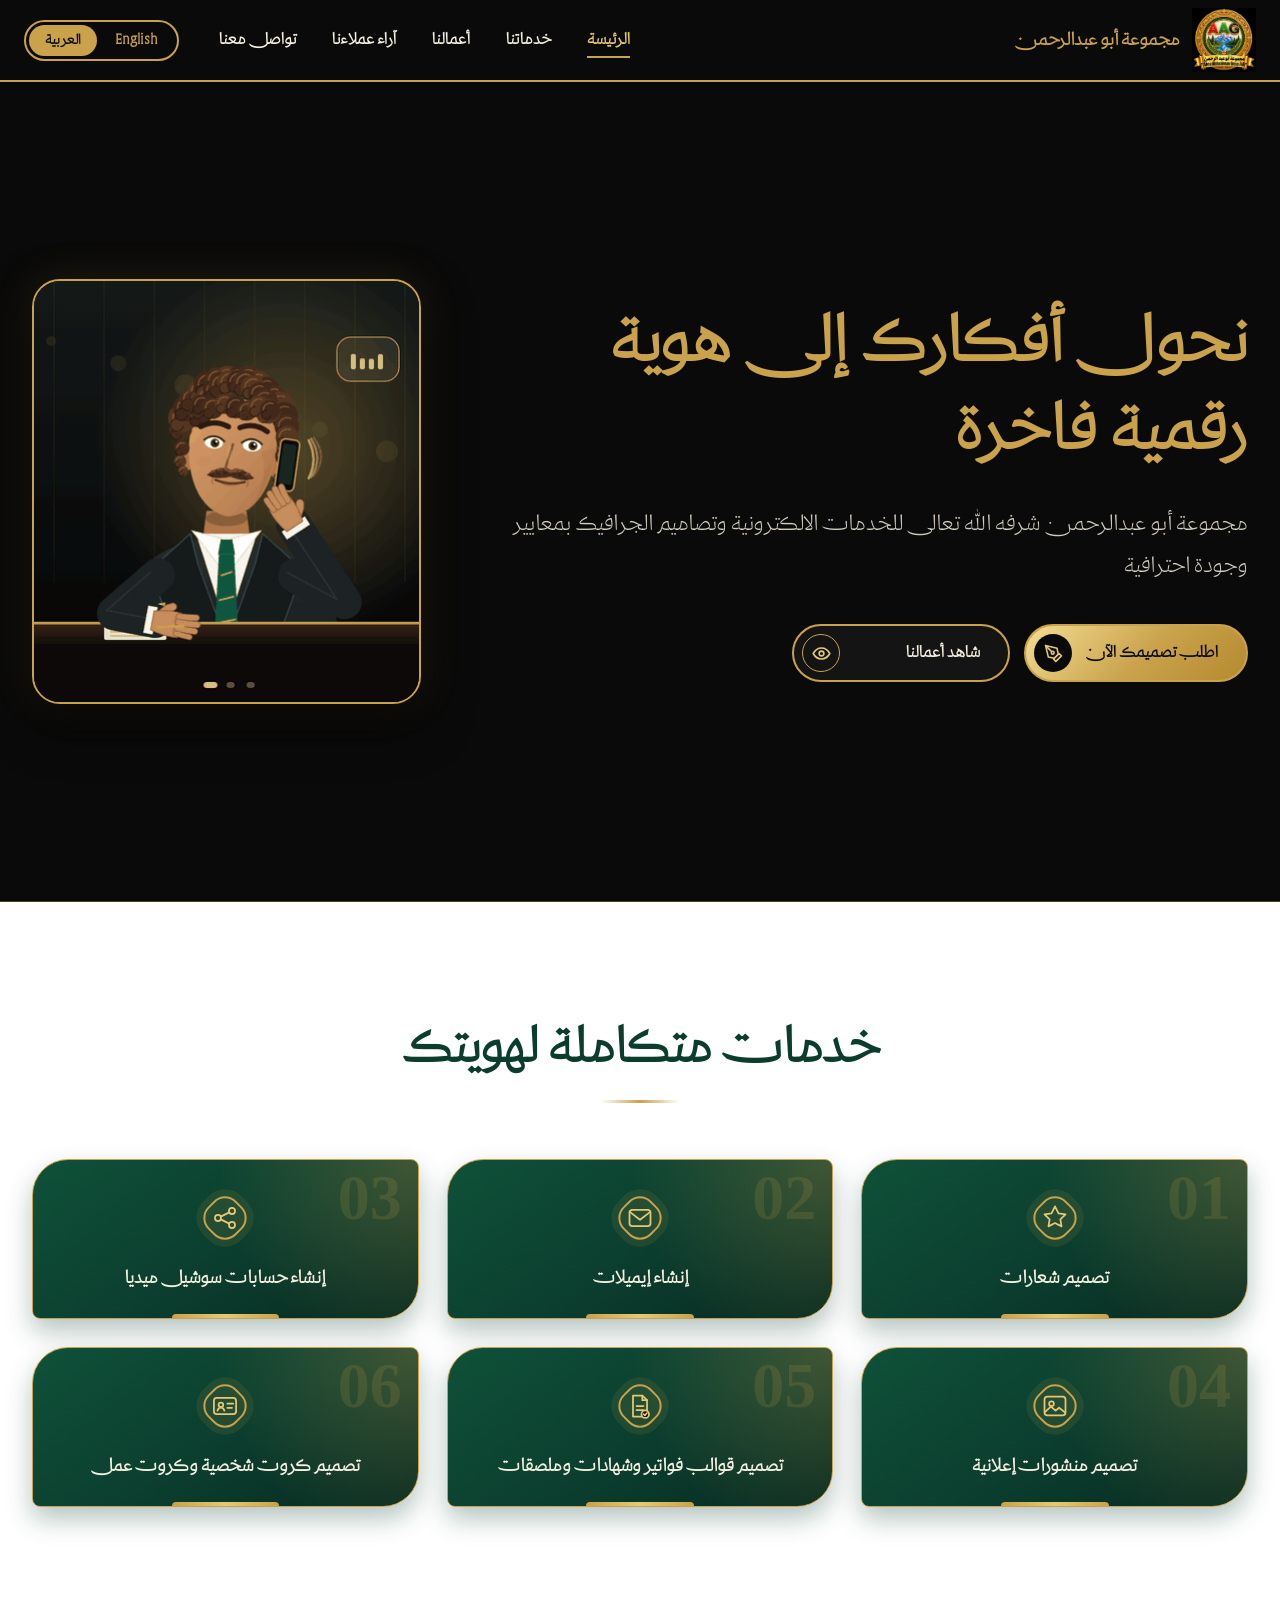
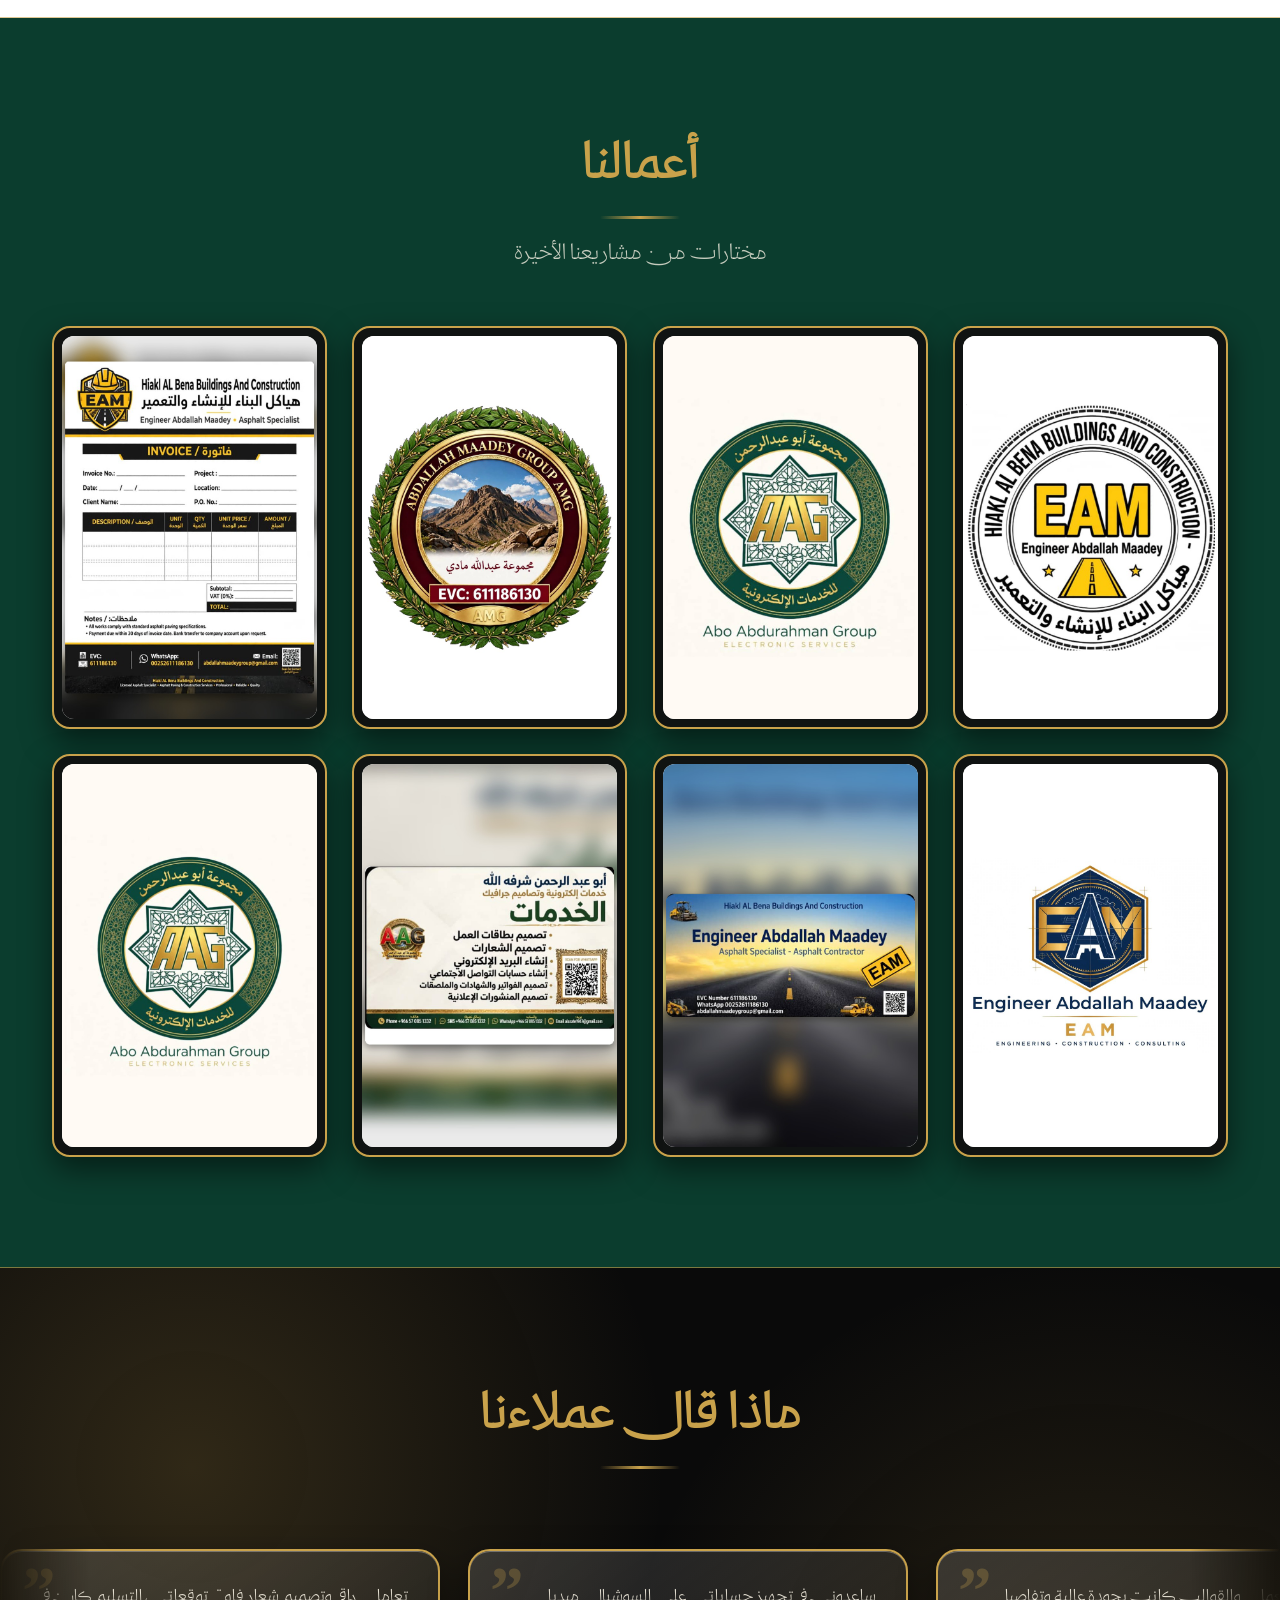
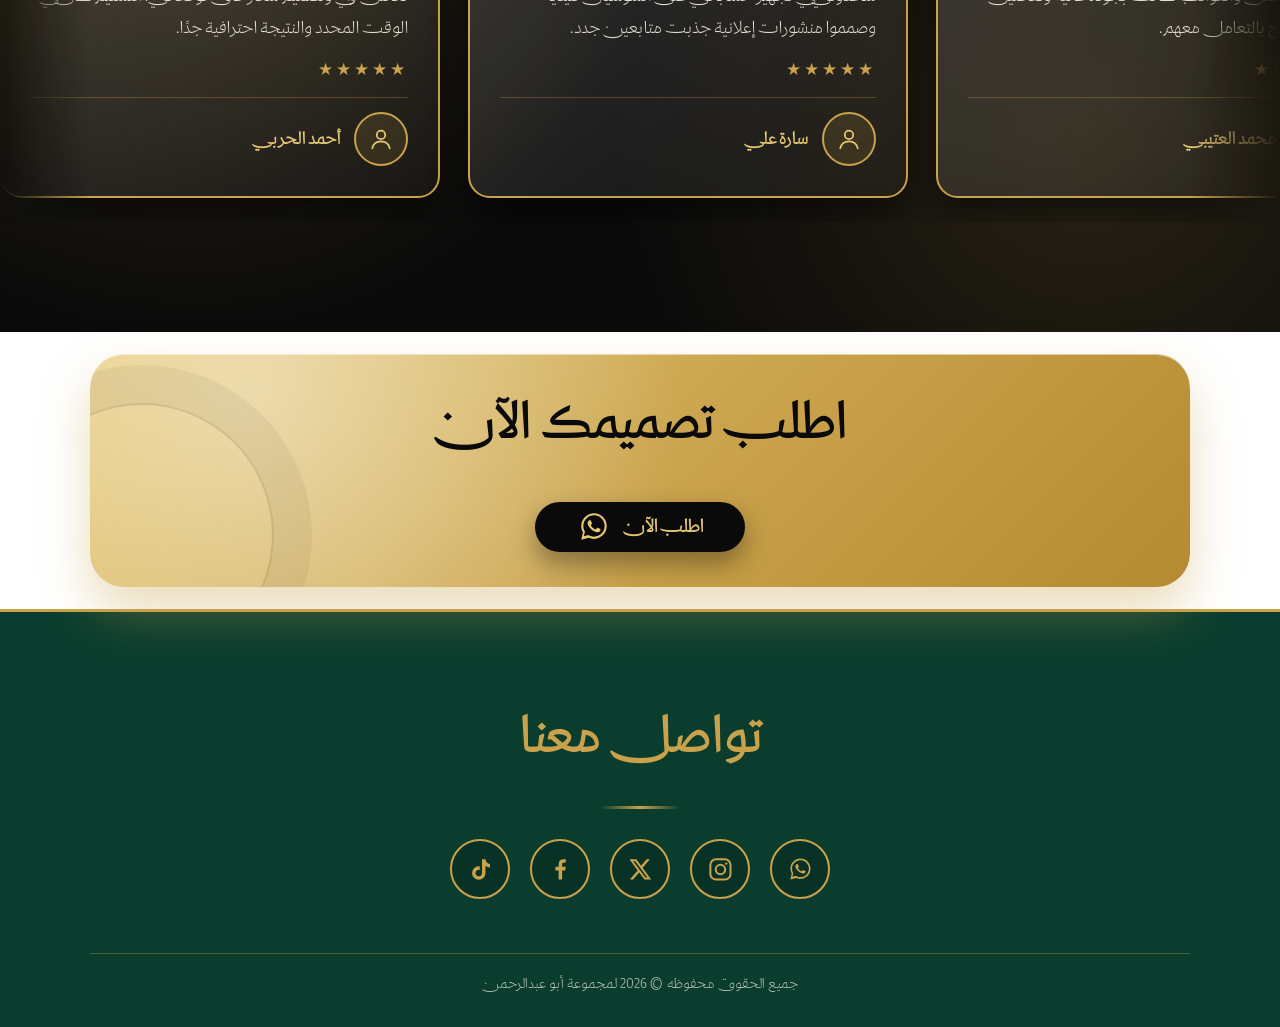
==== commit 1514d732: "Add SEO meta tags, structured data, sitemap, and robots.txt (6aea5b939b946eb334e0c1eb) Co-Authored-B" ====
--- a/index.html
+++ b/index.html
@@ -3,8 +3,92 @@
 <head>
   <meta charset="UTF-8">
   <meta name="viewport" content="width=device-width, initial-scale=1">
-  <title>مجموعة أبو عبدالرحمن</title>
+  <title>مجموعة أبو عبدالرحمن | تصميم شعارات وهوية بصرية وخدمات إلكترونية</title>
+
+  <!-- ===== SEO: basic meta tags (help Google understand and rank the page) ===== -->
+  <meta name="description" content="مجموعة أبو عبدالرحمن للخدمات الإلكترونية وتصاميم الجرافيك: تصميم شعارات، هوية بصرية، منشورات إعلانية، كروت شخصية وكروت عمل، قوالب فواتير وشهادات، إنشاء إيميلات وحسابات سوشيال ميديا بجودة احترافية. اطلب تصميمك الآن عبر واتساب.">
+  <meta name="keywords" content="مجموعة أبو عبدالرحمن, تصميم شعارات, تصميم شعار, هوية بصرية, هوية رقمية, تصميم جرافيك, مصمم جرافيك, تصميم منشورات إعلانية, تصميم كروت شخصية, كروت عمل, تصميم قوالب فواتير, تصميم شهادات, تصميم ملصقات, إنشاء إيميل, إنشاء حسابات سوشيال ميديا, خدمات إلكترونية, السعودية, Abou Abdurahman Group, logo design, graphic design, branding, business cards">
+  <meta name="author" content="مجموعة أبو عبدالرحمن">
+  <meta name="robots" content="index, follow, max-image-preview:large, max-snippet:-1, max-video-preview:-1">
+  <meta name="theme-color" content="#0a0a0a">
+  <meta name="format-detection" content="telephone=no">
+  <link rel="canonical" href="https://abouabdurahman-group.netlify.app/">
+  <link rel="alternate" hreflang="ar" href="https://abouabdurahman-group.netlify.app/">
+  <link rel="alternate" hreflang="x-default" href="https://abouabdurahman-group.netlify.app/">
+
+  <!-- ===== Open Graph (WhatsApp, Facebook, LinkedIn link previews) ===== -->
+  <meta property="og:type" content="website">
+  <meta property="og:site_name" content="مجموعة أبو عبدالرحمن">
+  <meta property="og:locale" content="ar_SA">
+  <meta property="og:locale:alternate" content="en_US">
+  <meta property="og:url" content="https://abouabdurahman-group.netlify.app/">
+  <meta property="og:title" content="مجموعة أبو عبدالرحمن | تصميم شعارات وهوية بصرية وخدمات إلكترونية">
+  <meta property="og:description" content="نحول أفكارك إلى هوية رقمية فاخرة: تصميم شعارات، منشورات إعلانية، كروت عمل، قوالب، إيميلات وحسابات سوشيال ميديا باحترافية.">
+  <meta property="og:image" content="https://abouabdurahman-group.netlify.app/images/logo.jpg">
+  <meta property="og:image:alt" content="شعار مجموعة أبو عبدالرحمن">
+
+  <!-- ===== Twitter / X card ===== -->
+  <meta name="twitter:card" content="summary_large_image">
+  <meta name="twitter:title" content="مجموعة أبو عبدالرحمن | تصميم شعارات وهوية بصرية">
+  <meta name="twitter:description" content="نحول أفكارك إلى هوية رقمية فاخرة: تصميم شعارات، منشورات إعلانية، كروت عمل، قوالب وخدمات إلكترونية باحترافية.">
+  <meta name="twitter:image" content="https://abouabdurahman-group.netlify.app/images/logo.jpg">
+
+  <!-- ===== Icons ===== -->
   <link rel="icon" href="images/logo2.jpg">
+  <link rel="apple-touch-icon" href="images/logo2.jpg">
+
+  <!-- ===== Structured data (lets Google show business info in results) ===== -->
+  <script type="application/ld+json">
+  {
+    "@context": "https://schema.org",
+    "@graph": [
+      {
+        "@type": "ProfessionalService",
+        "@id": "https://abouabdurahman-group.netlify.app/#business",
+        "name": "مجموعة أبو عبدالرحمن",
+        "alternateName": "Abou Abdurahman Group",
+        "url": "https://abouabdurahman-group.netlify.app/",
+        "logo": "https://abouabdurahman-group.netlify.app/images/logo.jpg",
+        "image": "https://abouabdurahman-group.netlify.app/images/logo.jpg",
+        "description": "مجموعة أبو عبدالرحمن للخدمات الإلكترونية وتصاميم الجرافيك بمعايير وجودة احترافية.",
+        "telephone": "+966570851332",
+        "areaServed": "SA",
+        "knowsLanguage": ["ar", "en"],
+        "contactPoint": {
+          "@type": "ContactPoint",
+          "telephone": "+966570851332",
+          "contactType": "customer service",
+          "availableLanguage": ["Arabic", "English"],
+          "url": "https://wa.me/966570851332"
+        },
+        "hasOfferCatalog": {
+          "@type": "OfferCatalog",
+          "name": "خدماتنا",
+          "itemListElement": [
+            { "@type": "Offer", "itemOffered": { "@type": "Service", "name": "تصميم شعارات" } },
+            { "@type": "Offer", "itemOffered": { "@type": "Service", "name": "إنشاء إيميلات" } },
+            { "@type": "Offer", "itemOffered": { "@type": "Service", "name": "إنشاء حسابات سوشيال ميديا" } },
+            { "@type": "Offer", "itemOffered": { "@type": "Service", "name": "تصميم منشورات إعلانية" } },
+            { "@type": "Offer", "itemOffered": { "@type": "Service", "name": "تصميم قوالب فواتير وشهادات وملصقات" } },
+            { "@type": "Offer", "itemOffered": { "@type": "Service", "name": "تصميم كروت شخصية وكروت عمل" } }
+          ]
+        }
+      },
+      {
+        "@type": "WebSite",
+        "@id": "https://abouabdurahman-group.netlify.app/#website",
+        "url": "https://abouabdurahman-group.netlify.app/",
+        "name": "مجموعة أبو عبدالرحمن",
+        "inLanguage": "ar",
+        "publisher": { "@id": "https://abouabdurahman-group.netlify.app/#business" }
+      }
+    ]
+  }
+  </script>
+
+  <!-- Speed up loading of Google Fonts -->
+  <link rel="preconnect" href="https://fonts.googleapis.com">
+  <link rel="preconnect" href="https://fonts.gstatic.com" crossorigin>
   <!-- Arabic font (Cairo) -->
   <link href="https://fonts.googleapis.com/css2?family=Cairo:wght@400;600;700&display=swap" rel="stylesheet">
 
@@ -141,28 +225,28 @@
     <!-- Work cards: .work (dark frame) > .work-inner (white panel, 8px margin) > .work-media > img -->
     <div class="works">
       <figure class="work">
-        <div class="work-inner"><div class="work-media"><svg class="ph" viewBox="0 0 24 24" fill="none" stroke="currentColor" stroke-width="1.2" stroke-linecap="round" stroke-linejoin="round" aria-hidden="true"><rect x="3" y="4" width="18" height="16" rx="2.5"/><circle cx="9" cy="10" r="1.8"/><path d="M3.5 17l5-4.5 4 3.5 3-2.5 5 4"/></svg><img src="images/work-1.jpg" alt="Project 1" loading="lazy" onerror="this.remove()"></div></div>
-      </figure>
-      <figure class="work">
-        <div class="work-inner"><div class="work-media"><svg class="ph" viewBox="0 0 24 24" fill="none" stroke="currentColor" stroke-width="1.2" stroke-linecap="round" stroke-linejoin="round" aria-hidden="true"><rect x="3" y="4" width="18" height="16" rx="2.5"/><circle cx="9" cy="10" r="1.8"/><path d="M3.5 17l5-4.5 4 3.5 3-2.5 5 4"/></svg><img src="images/work-2.jpg" alt="Project 2" loading="lazy" onerror="this.remove()"></div></div>
-      </figure>
-      <figure class="work">
-        <div class="work-inner"><div class="work-media"><svg class="ph" viewBox="0 0 24 24" fill="none" stroke="currentColor" stroke-width="1.2" stroke-linecap="round" stroke-linejoin="round" aria-hidden="true"><rect x="3" y="4" width="18" height="16" rx="2.5"/><circle cx="9" cy="10" r="1.8"/><path d="M3.5 17l5-4.5 4 3.5 3-2.5 5 4"/></svg><img src="images/work-3.jpg" alt="Project 3" loading="lazy" onerror="this.remove()"></div></div>
-      </figure>
-      <figure class="work">
-        <div class="work-inner"><div class="work-media"><svg class="ph" viewBox="0 0 24 24" fill="none" stroke="currentColor" stroke-width="1.2" stroke-linecap="round" stroke-linejoin="round" aria-hidden="true"><rect x="3" y="4" width="18" height="16" rx="2.5"/><circle cx="9" cy="10" r="1.8"/><path d="M3.5 17l5-4.5 4 3.5 3-2.5 5 4"/></svg><img src="images/work-4.jpg" alt="Project 4" loading="lazy" onerror="this.remove()"></div></div>
-      </figure>
-      <figure class="work">
-        <div class="work-inner"><div class="work-media"><svg class="ph" viewBox="0 0 24 24" fill="none" stroke="currentColor" stroke-width="1.2" stroke-linecap="round" stroke-linejoin="round" aria-hidden="true"><rect x="3" y="4" width="18" height="16" rx="2.5"/><circle cx="9" cy="10" r="1.8"/><path d="M3.5 17l5-4.5 4 3.5 3-2.5 5 4"/></svg><img src="images/work-5.jpg" alt="Project 5" loading="lazy" onerror="this.remove()"></div></div>
-      </figure>
-      <figure class="work">
-        <div class="work-inner"><div class="work-media"><svg class="ph" viewBox="0 0 24 24" fill="none" stroke="currentColor" stroke-width="1.2" stroke-linecap="round" stroke-linejoin="round" aria-hidden="true"><rect x="3" y="4" width="18" height="16" rx="2.5"/><circle cx="9" cy="10" r="1.8"/><path d="M3.5 17l5-4.5 4 3.5 3-2.5 5 4"/></svg><img src="images/work-6.jpg" alt="Project 6" loading="lazy" onerror="this.remove()"></div></div>
-      </figure>
-      <figure class="work">
-        <div class="work-inner"><div class="work-media"><svg class="ph" viewBox="0 0 24 24" fill="none" stroke="currentColor" stroke-width="1.2" stroke-linecap="round" stroke-linejoin="round" aria-hidden="true"><rect x="3" y="4" width="18" height="16" rx="2.5"/><circle cx="9" cy="10" r="1.8"/><path d="M3.5 17l5-4.5 4 3.5 3-2.5 5 4"/></svg><img src="images/work-7.jpg" alt="Project 7" loading="lazy" onerror="this.remove()"></div></div>
-      </figure>
-      <figure class="work">
-        <div class="work-inner"><div class="work-media"><svg class="ph" viewBox="0 0 24 24" fill="none" stroke="currentColor" stroke-width="1.2" stroke-linecap="round" stroke-linejoin="round" aria-hidden="true"><rect x="3" y="4" width="18" height="16" rx="2.5"/><circle cx="9" cy="10" r="1.8"/><path d="M3.5 17l5-4.5 4 3.5 3-2.5 5 4"/></svg><img src="images/work-8.jpg" alt="Project 8" loading="lazy" onerror="this.remove()"></div></div>
+        <div class="work-inner"><div class="work-media"><svg class="ph" viewBox="0 0 24 24" fill="none" stroke="currentColor" stroke-width="1.2" stroke-linecap="round" stroke-linejoin="round" aria-hidden="true"><rect x="3" y="4" width="18" height="16" rx="2.5"/><circle cx="9" cy="10" r="1.8"/><path d="M3.5 17l5-4.5 4 3.5 3-2.5 5 4"/></svg><img src="images/work-1.jpg" alt="نموذج من أعمال مجموعة أبو عبدالرحمن في التصميم - مشروع 1" loading="lazy" onerror="this.remove()"></div></div>
+      </figure>
+      <figure class="work">
+        <div class="work-inner"><div class="work-media"><svg class="ph" viewBox="0 0 24 24" fill="none" stroke="currentColor" stroke-width="1.2" stroke-linecap="round" stroke-linejoin="round" aria-hidden="true"><rect x="3" y="4" width="18" height="16" rx="2.5"/><circle cx="9" cy="10" r="1.8"/><path d="M3.5 17l5-4.5 4 3.5 3-2.5 5 4"/></svg><img src="images/work-2.jpg" alt="نموذج من أعمال مجموعة أبو عبدالرحمن في التصميم - مشروع 2" loading="lazy" onerror="this.remove()"></div></div>
+      </figure>
+      <figure class="work">
+        <div class="work-inner"><div class="work-media"><svg class="ph" viewBox="0 0 24 24" fill="none" stroke="currentColor" stroke-width="1.2" stroke-linecap="round" stroke-linejoin="round" aria-hidden="true"><rect x="3" y="4" width="18" height="16" rx="2.5"/><circle cx="9" cy="10" r="1.8"/><path d="M3.5 17l5-4.5 4 3.5 3-2.5 5 4"/></svg><img src="images/work-3.jpg" alt="نموذج من أعمال مجموعة أبو عبدالرحمن في التصميم - مشروع 3" loading="lazy" onerror="this.remove()"></div></div>
+      </figure>
+      <figure class="work">
+        <div class="work-inner"><div class="work-media"><svg class="ph" viewBox="0 0 24 24" fill="none" stroke="currentColor" stroke-width="1.2" stroke-linecap="round" stroke-linejoin="round" aria-hidden="true"><rect x="3" y="4" width="18" height="16" rx="2.5"/><circle cx="9" cy="10" r="1.8"/><path d="M3.5 17l5-4.5 4 3.5 3-2.5 5 4"/></svg><img src="images/work-4.jpg" alt="نموذج من أعمال مجموعة أبو عبدالرحمن في التصميم - مشروع 4" loading="lazy" onerror="this.remove()"></div></div>
+      </figure>
+      <figure class="work">
+        <div class="work-inner"><div class="work-media"><svg class="ph" viewBox="0 0 24 24" fill="none" stroke="currentColor" stroke-width="1.2" stroke-linecap="round" stroke-linejoin="round" aria-hidden="true"><rect x="3" y="4" width="18" height="16" rx="2.5"/><circle cx="9" cy="10" r="1.8"/><path d="M3.5 17l5-4.5 4 3.5 3-2.5 5 4"/></svg><img src="images/work-5.jpg" alt="نموذج من أعمال مجموعة أبو عبدالرحمن في التصميم - مشروع 5" loading="lazy" onerror="this.remove()"></div></div>
+      </figure>
+      <figure class="work">
+        <div class="work-inner"><div class="work-media"><svg class="ph" viewBox="0 0 24 24" fill="none" stroke="currentColor" stroke-width="1.2" stroke-linecap="round" stroke-linejoin="round" aria-hidden="true"><rect x="3" y="4" width="18" height="16" rx="2.5"/><circle cx="9" cy="10" r="1.8"/><path d="M3.5 17l5-4.5 4 3.5 3-2.5 5 4"/></svg><img src="images/work-6.jpg" alt="نموذج من أعمال مجموعة أبو عبدالرحمن في التصميم - مشروع 6" loading="lazy" onerror="this.remove()"></div></div>
+      </figure>
+      <figure class="work">
+        <div class="work-inner"><div class="work-media"><svg class="ph" viewBox="0 0 24 24" fill="none" stroke="currentColor" stroke-width="1.2" stroke-linecap="round" stroke-linejoin="round" aria-hidden="true"><rect x="3" y="4" width="18" height="16" rx="2.5"/><circle cx="9" cy="10" r="1.8"/><path d="M3.5 17l5-4.5 4 3.5 3-2.5 5 4"/></svg><img src="images/work-7.jpg" alt="نموذج من أعمال مجموعة أبو عبدالرحمن في التصميم - مشروع 7" loading="lazy" onerror="this.remove()"></div></div>
+      </figure>
+      <figure class="work">
+        <div class="work-inner"><div class="work-media"><svg class="ph" viewBox="0 0 24 24" fill="none" stroke="currentColor" stroke-width="1.2" stroke-linecap="round" stroke-linejoin="round" aria-hidden="true"><rect x="3" y="4" width="18" height="16" rx="2.5"/><circle cx="9" cy="10" r="1.8"/><path d="M3.5 17l5-4.5 4 3.5 3-2.5 5 4"/></svg><img src="images/work-8.jpg" alt="نموذج من أعمال مجموعة أبو عبدالرحمن في التصميم - مشروع 8" loading="lazy" onerror="this.remove()"></div></div>
       </figure>
     </div>
   </div>
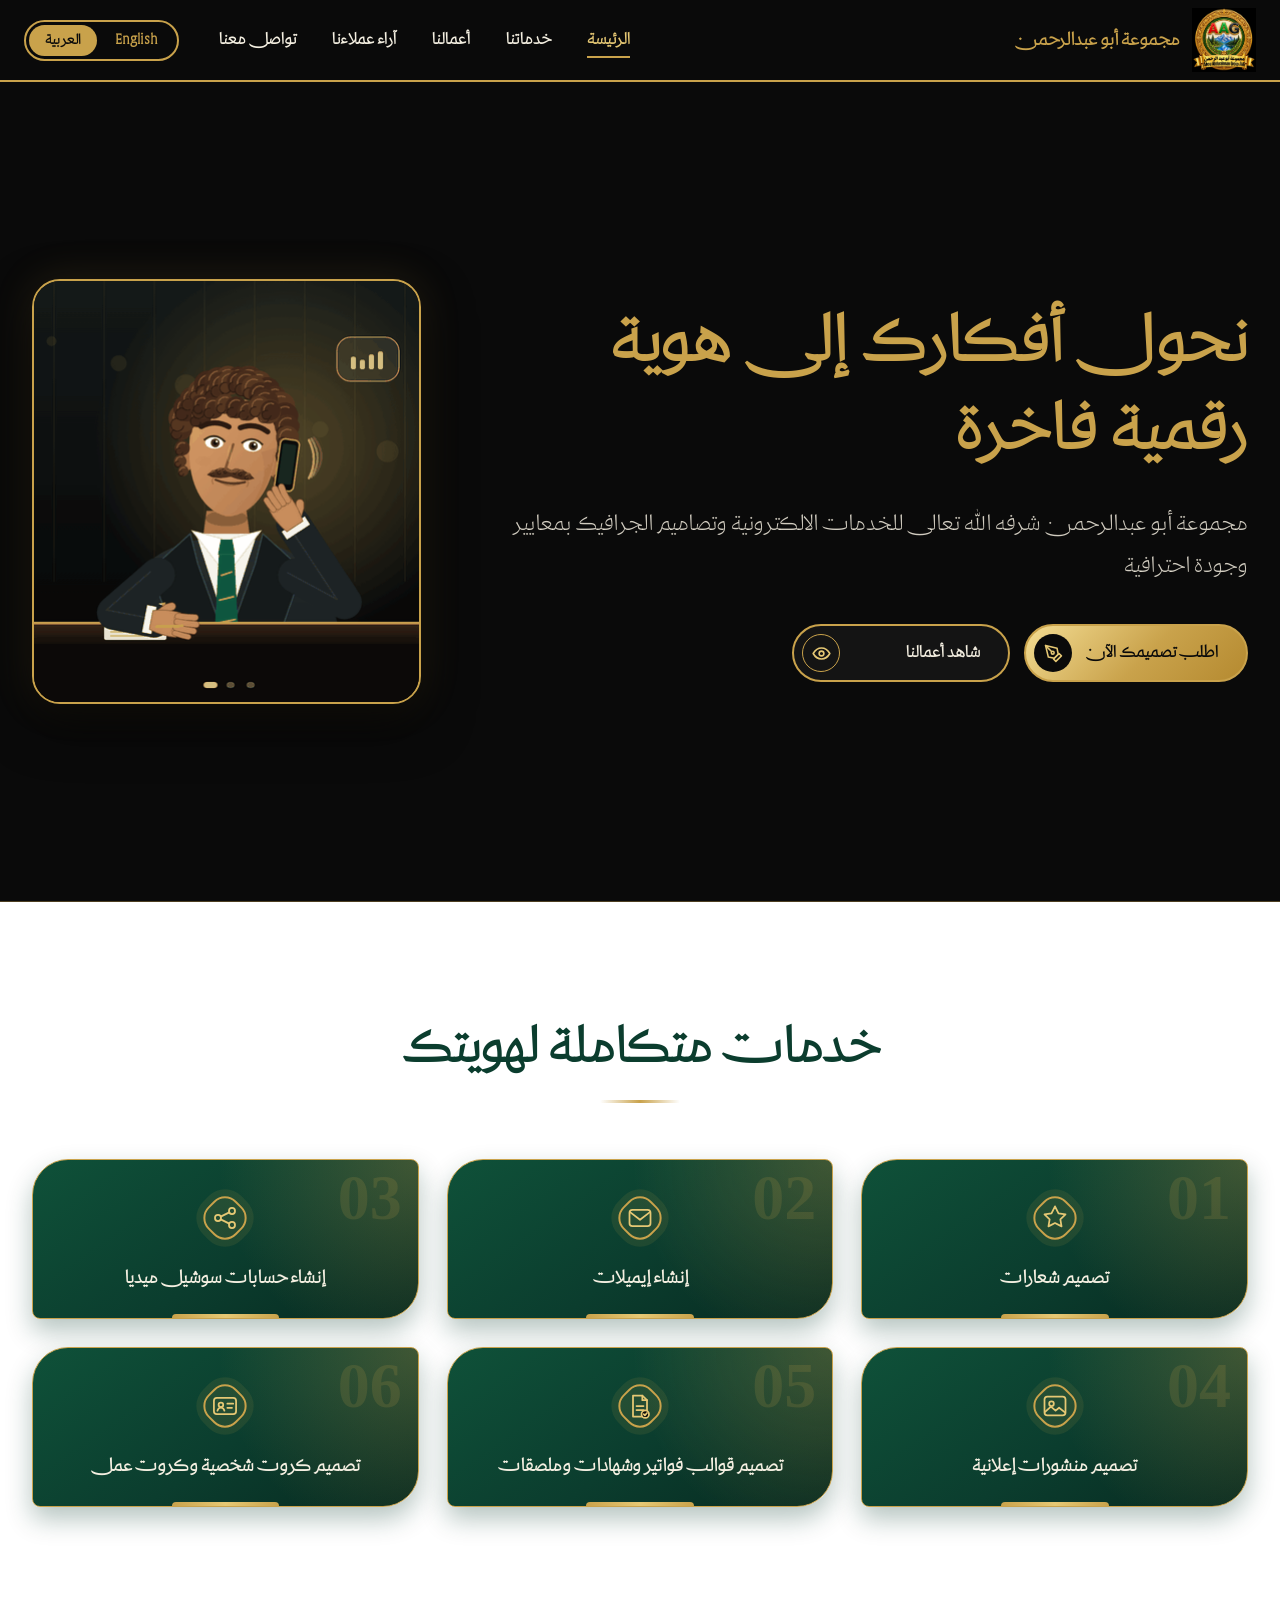
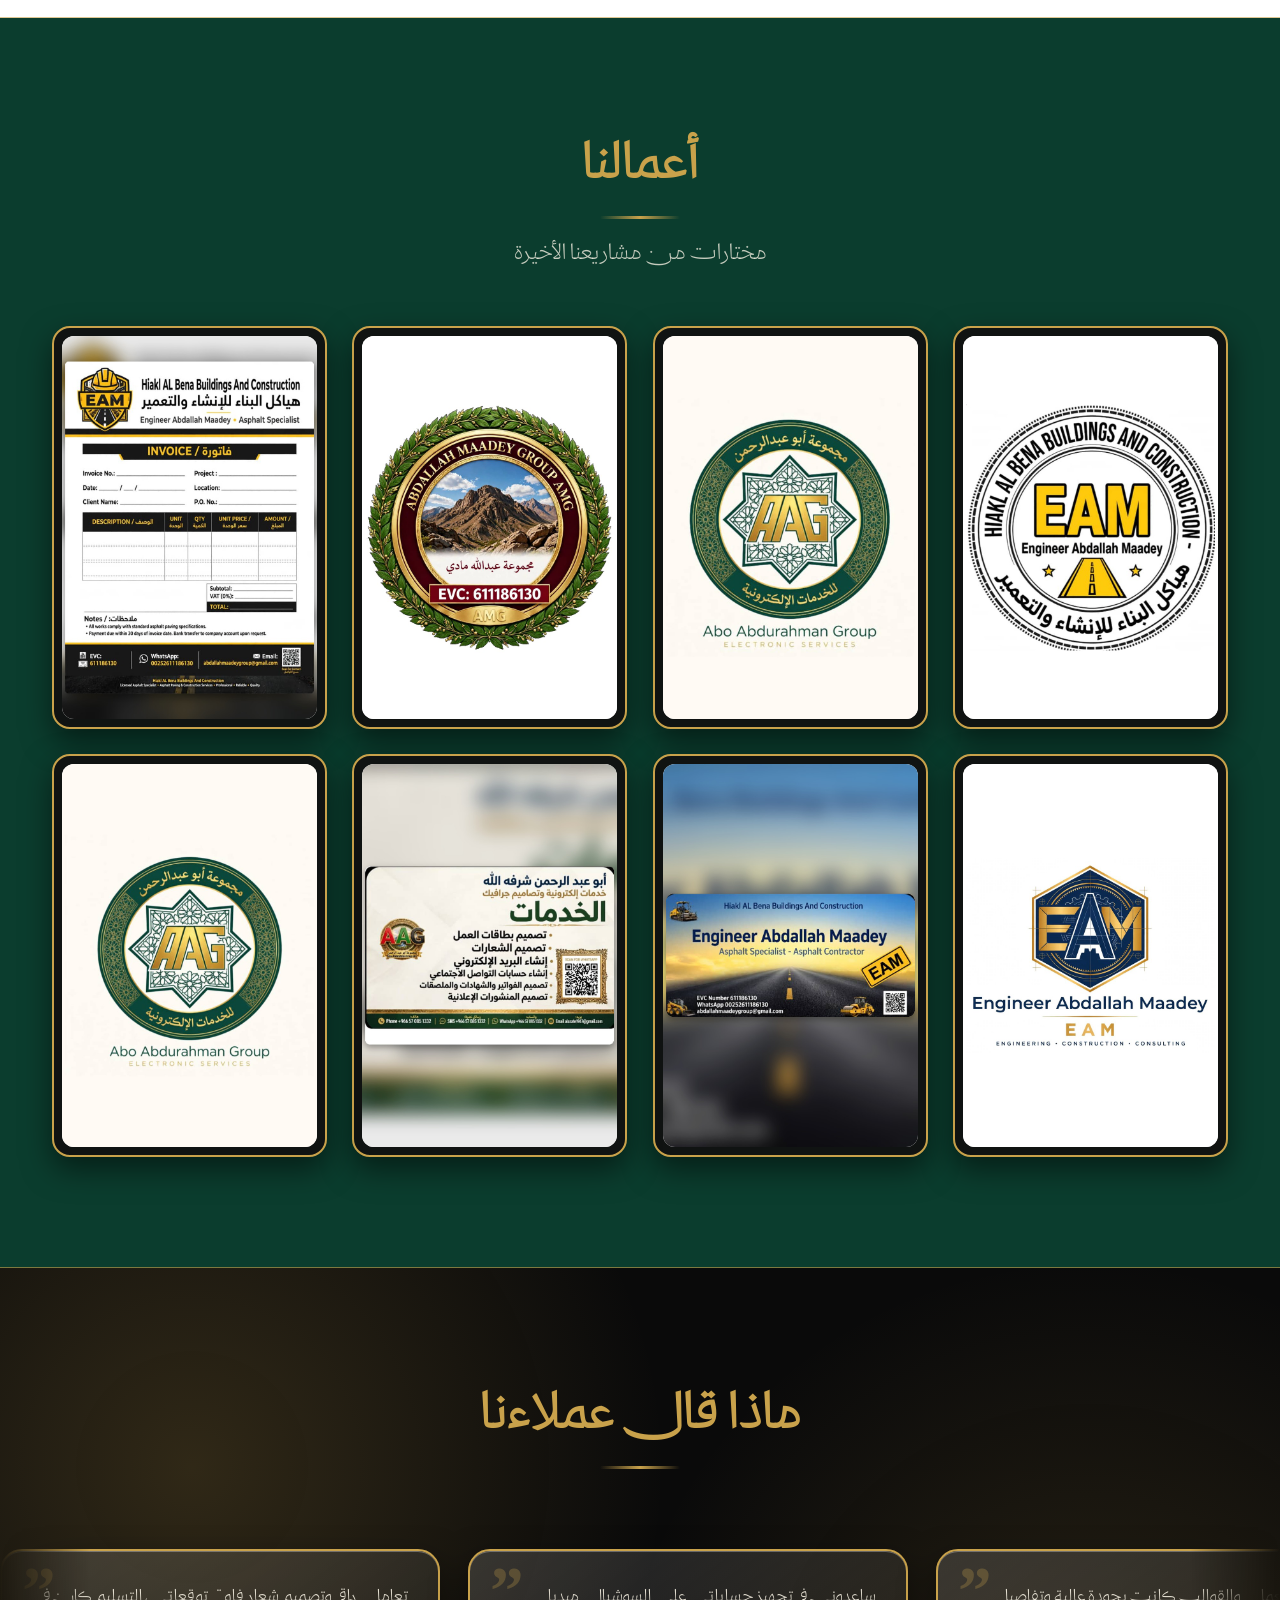
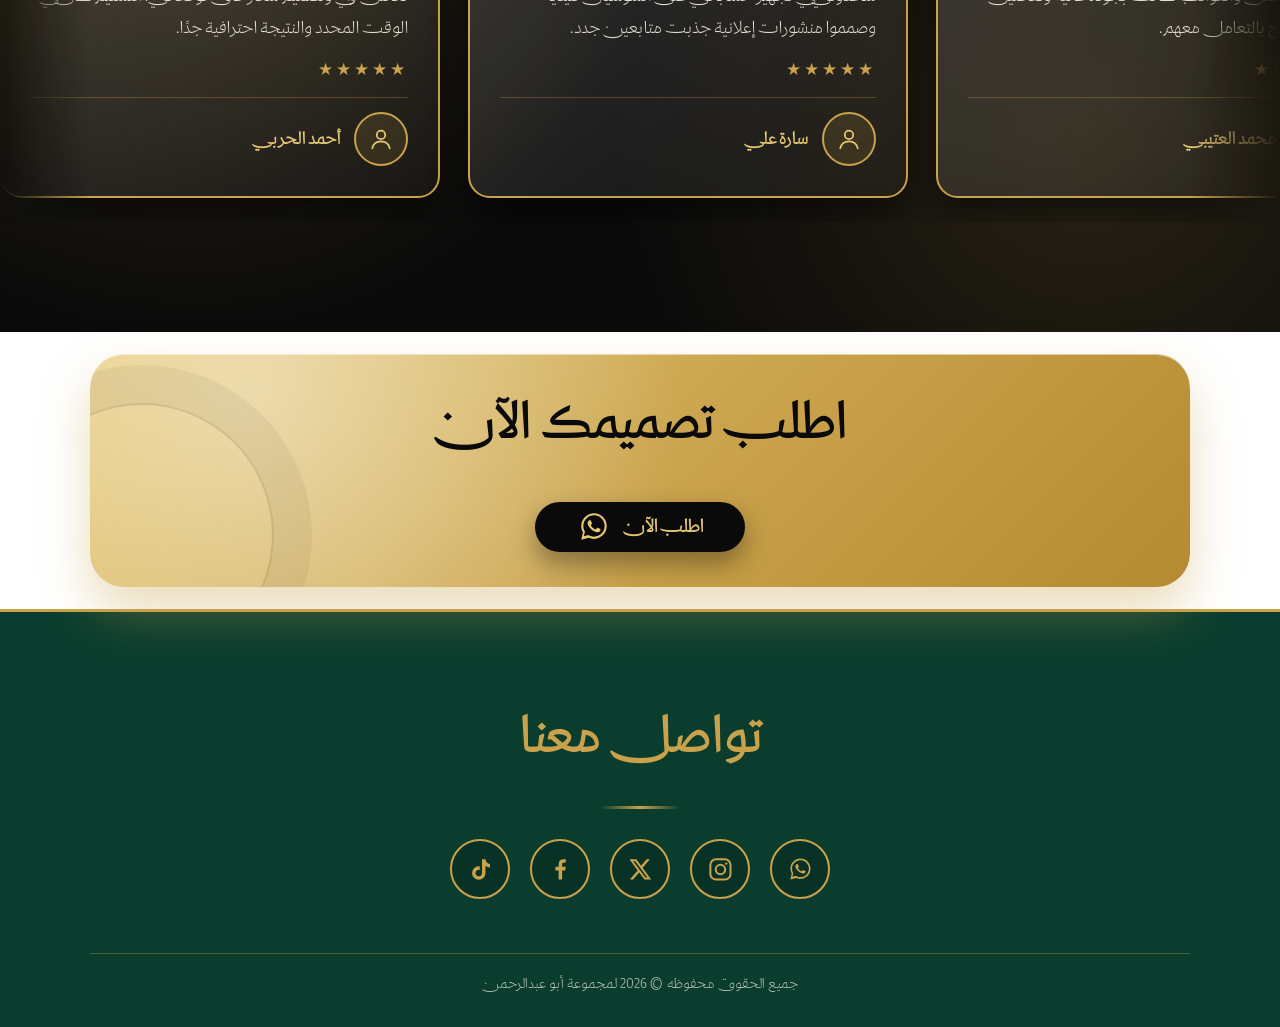
==== commit 7f1d35b4: "Update index.html" ====
--- a/index.html
+++ b/index.html
@@ -3,92 +3,25 @@
 <head>
   <meta charset="UTF-8">
   <meta name="viewport" content="width=device-width, initial-scale=1">
+  <title>مجموعة أبو عبدالرحمن</title>
   <title>مجموعة أبو عبدالرحمن | تصميم شعارات وهوية بصرية وخدمات إلكترونية</title>
 
-  <!-- ===== SEO: basic meta tags (help Google understand and rank the page) ===== -->
-  <meta name="description" content="مجموعة أبو عبدالرحمن للخدمات الإلكترونية وتصاميم الجرافيك: تصميم شعارات، هوية بصرية، منشورات إعلانية، كروت شخصية وكروت عمل، قوالب فواتير وشهادات، إنشاء إيميلات وحسابات سوشيال ميديا بجودة احترافية. اطلب تصميمك الآن عبر واتساب.">
-  <meta name="keywords" content="مجموعة أبو عبدالرحمن, تصميم شعارات, تصميم شعار, هوية بصرية, هوية رقمية, تصميم جرافيك, مصمم جرافيك, تصميم منشورات إعلانية, تصميم كروت شخصية, كروت عمل, تصميم قوالب فواتير, تصميم شهادات, تصميم ملصقات, إنشاء إيميل, إنشاء حسابات سوشيال ميديا, خدمات إلكترونية, السعودية, Abou Abdurahman Group, logo design, graphic design, branding, business cards">
+  <!-- ===== SEO (Google search) ===== -->
+  <!-- Description: the text Google shows under the title in search results -->
+  <meta name="description" content="مجموعة أبو عبدالرحمن للخدمات الإلكترونية وتصاميم الجرافيك: تصميم شعارات، هوية بصرية، منشورات إعلانية، كروت شخصية وكروت عمل، قوالب فواتير وشهادات، إنشاء إيميلات وحسابات سوشيال ميديا بجودة احترافية.">
+  <!-- Keywords: words people search for (separate with commas) -->
+  <meta name="keywords" content="مجموعة أبو عبدالرحمن, تصميم شعارات, تصميم شعار, هوية بصرية, تصميم جرافيك, مصمم جرافيك, تصميم منشورات إعلانية, تصميم كروت شخصية, كروت عمل, تصميم فواتير, تصميم شهادات, تصميم ملصقات, إنشاء إيميل, إنشاء حسابات سوشيال ميديا, خدمات إلكترونية, السعودية, logo design, graphic design">
   <meta name="author" content="مجموعة أبو عبدالرحمن">
-  <meta name="robots" content="index, follow, max-image-preview:large, max-snippet:-1, max-video-preview:-1">
-  <meta name="theme-color" content="#0a0a0a">
-  <meta name="format-detection" content="telephone=no">
+  <meta name="robots" content="index, follow">
   <link rel="canonical" href="https://abouabdurahman-group.netlify.app/">
-  <link rel="alternate" hreflang="ar" href="https://abouabdurahman-group.netlify.app/">
-  <link rel="alternate" hreflang="x-default" href="https://abouabdurahman-group.netlify.app/">
-
-  <!-- ===== Open Graph (WhatsApp, Facebook, LinkedIn link previews) ===== -->
-  <meta property="og:type" content="website">
-  <meta property="og:site_name" content="مجموعة أبو عبدالرحمن">
-  <meta property="og:locale" content="ar_SA">
-  <meta property="og:locale:alternate" content="en_US">
-  <meta property="og:url" content="https://abouabdurahman-group.netlify.app/">
-  <meta property="og:title" content="مجموعة أبو عبدالرحمن | تصميم شعارات وهوية بصرية وخدمات إلكترونية">
-  <meta property="og:description" content="نحول أفكارك إلى هوية رقمية فاخرة: تصميم شعارات، منشورات إعلانية، كروت عمل، قوالب، إيميلات وحسابات سوشيال ميديا باحترافية.">
-  <meta property="og:image" content="https://abouabdurahman-group.netlify.app/images/logo.jpg">
-  <meta property="og:image:alt" content="شعار مجموعة أبو عبدالرحمن">
-
-  <!-- ===== Twitter / X card ===== -->
-  <meta name="twitter:card" content="summary_large_image">
-  <meta name="twitter:title" content="مجموعة أبو عبدالرحمن | تصميم شعارات وهوية بصرية">
-  <meta name="twitter:description" content="نحول أفكارك إلى هوية رقمية فاخرة: تصميم شعارات، منشورات إعلانية، كروت عمل، قوالب وخدمات إلكترونية باحترافية.">
-  <meta name="twitter:image" content="https://abouabdurahman-group.netlify.app/images/logo.jpg">
-
-  <!-- ===== Icons ===== -->
+
+  <!-- ===== Link preview (WhatsApp, Facebook, X) ===== -->
+  <meta property="og:title" content="مجموعة أبو عبدالرحمن | تصميم شعارات وهوية بصرية">
+  <meta property="og:description" content="نحول أفكارك إلى هوية رقمية فاخرة: تصميم شعارات، منشورات إعلانية، كروت عمل وخدمات إلكترونية باحترافية."> <meta property="og:image" content="https://abouabdurahman-group.netlify.app/images/logo.jpg">
+  <meta property="og:url" content="https://abouabdurahman-group.netlify.app/"> <meta property="og:type" content="website">
+
+
   <link rel="icon" href="images/logo2.jpg">
-  <link rel="apple-touch-icon" href="images/logo2.jpg">
-
-  <!-- ===== Structured data (lets Google show business info in results) ===== -->
-  <script type="application/ld+json">
-  {
-    "@context": "https://schema.org",
-    "@graph": [
-      {
-        "@type": "ProfessionalService",
-        "@id": "https://abouabdurahman-group.netlify.app/#business",
-        "name": "مجموعة أبو عبدالرحمن",
-        "alternateName": "Abou Abdurahman Group",
-        "url": "https://abouabdurahman-group.netlify.app/",
-        "logo": "https://abouabdurahman-group.netlify.app/images/logo.jpg",
-        "image": "https://abouabdurahman-group.netlify.app/images/logo.jpg",
-        "description": "مجموعة أبو عبدالرحمن للخدمات الإلكترونية وتصاميم الجرافيك بمعايير وجودة احترافية.",
-        "telephone": "+966570851332",
-        "areaServed": "SA",
-        "knowsLanguage": ["ar", "en"],
-        "contactPoint": {
-          "@type": "ContactPoint",
-          "telephone": "+966570851332",
-          "contactType": "customer service",
-          "availableLanguage": ["Arabic", "English"],
-          "url": "https://wa.me/966570851332"
-        },
-        "hasOfferCatalog": {
-          "@type": "OfferCatalog",
-          "name": "خدماتنا",
-          "itemListElement": [
-            { "@type": "Offer", "itemOffered": { "@type": "Service", "name": "تصميم شعارات" } },
-            { "@type": "Offer", "itemOffered": { "@type": "Service", "name": "إنشاء إيميلات" } },
-            { "@type": "Offer", "itemOffered": { "@type": "Service", "name": "إنشاء حسابات سوشيال ميديا" } },
-            { "@type": "Offer", "itemOffered": { "@type": "Service", "name": "تصميم منشورات إعلانية" } },
-            { "@type": "Offer", "itemOffered": { "@type": "Service", "name": "تصميم قوالب فواتير وشهادات وملصقات" } },
-            { "@type": "Offer", "itemOffered": { "@type": "Service", "name": "تصميم كروت شخصية وكروت عمل" } }
-          ]
-        }
-      },
-      {
-        "@type": "WebSite",
-        "@id": "https://abouabdurahman-group.netlify.app/#website",
-        "url": "https://abouabdurahman-group.netlify.app/",
-        "name": "مجموعة أبو عبدالرحمن",
-        "inLanguage": "ar",
-        "publisher": { "@id": "https://abouabdurahman-group.netlify.app/#business" }
-      }
-    ]
-  }
-  </script>
-
-  <!-- Speed up loading of Google Fonts -->
-  <link rel="preconnect" href="https://fonts.googleapis.com">
-  <link rel="preconnect" href="https://fonts.gstatic.com" crossorigin>
   <!-- Arabic font (Cairo) -->
   <link href="https://fonts.googleapis.com/css2?family=Cairo:wght@400;600;700&display=swap" rel="stylesheet">
 
@@ -225,28 +158,28 @@
     <!-- Work cards: .work (dark frame) > .work-inner (white panel, 8px margin) > .work-media > img -->
     <div class="works">
       <figure class="work">
-        <div class="work-inner"><div class="work-media"><svg class="ph" viewBox="0 0 24 24" fill="none" stroke="currentColor" stroke-width="1.2" stroke-linecap="round" stroke-linejoin="round" aria-hidden="true"><rect x="3" y="4" width="18" height="16" rx="2.5"/><circle cx="9" cy="10" r="1.8"/><path d="M3.5 17l5-4.5 4 3.5 3-2.5 5 4"/></svg><img src="images/work-1.jpg" alt="نموذج من أعمال مجموعة أبو عبدالرحمن في التصميم - مشروع 1" loading="lazy" onerror="this.remove()"></div></div>
-      </figure>
-      <figure class="work">
-        <div class="work-inner"><div class="work-media"><svg class="ph" viewBox="0 0 24 24" fill="none" stroke="currentColor" stroke-width="1.2" stroke-linecap="round" stroke-linejoin="round" aria-hidden="true"><rect x="3" y="4" width="18" height="16" rx="2.5"/><circle cx="9" cy="10" r="1.8"/><path d="M3.5 17l5-4.5 4 3.5 3-2.5 5 4"/></svg><img src="images/work-2.jpg" alt="نموذج من أعمال مجموعة أبو عبدالرحمن في التصميم - مشروع 2" loading="lazy" onerror="this.remove()"></div></div>
-      </figure>
-      <figure class="work">
-        <div class="work-inner"><div class="work-media"><svg class="ph" viewBox="0 0 24 24" fill="none" stroke="currentColor" stroke-width="1.2" stroke-linecap="round" stroke-linejoin="round" aria-hidden="true"><rect x="3" y="4" width="18" height="16" rx="2.5"/><circle cx="9" cy="10" r="1.8"/><path d="M3.5 17l5-4.5 4 3.5 3-2.5 5 4"/></svg><img src="images/work-3.jpg" alt="نموذج من أعمال مجموعة أبو عبدالرحمن في التصميم - مشروع 3" loading="lazy" onerror="this.remove()"></div></div>
-      </figure>
-      <figure class="work">
-        <div class="work-inner"><div class="work-media"><svg class="ph" viewBox="0 0 24 24" fill="none" stroke="currentColor" stroke-width="1.2" stroke-linecap="round" stroke-linejoin="round" aria-hidden="true"><rect x="3" y="4" width="18" height="16" rx="2.5"/><circle cx="9" cy="10" r="1.8"/><path d="M3.5 17l5-4.5 4 3.5 3-2.5 5 4"/></svg><img src="images/work-4.jpg" alt="نموذج من أعمال مجموعة أبو عبدالرحمن في التصميم - مشروع 4" loading="lazy" onerror="this.remove()"></div></div>
-      </figure>
-      <figure class="work">
-        <div class="work-inner"><div class="work-media"><svg class="ph" viewBox="0 0 24 24" fill="none" stroke="currentColor" stroke-width="1.2" stroke-linecap="round" stroke-linejoin="round" aria-hidden="true"><rect x="3" y="4" width="18" height="16" rx="2.5"/><circle cx="9" cy="10" r="1.8"/><path d="M3.5 17l5-4.5 4 3.5 3-2.5 5 4"/></svg><img src="images/work-5.jpg" alt="نموذج من أعمال مجموعة أبو عبدالرحمن في التصميم - مشروع 5" loading="lazy" onerror="this.remove()"></div></div>
-      </figure>
-      <figure class="work">
-        <div class="work-inner"><div class="work-media"><svg class="ph" viewBox="0 0 24 24" fill="none" stroke="currentColor" stroke-width="1.2" stroke-linecap="round" stroke-linejoin="round" aria-hidden="true"><rect x="3" y="4" width="18" height="16" rx="2.5"/><circle cx="9" cy="10" r="1.8"/><path d="M3.5 17l5-4.5 4 3.5 3-2.5 5 4"/></svg><img src="images/work-6.jpg" alt="نموذج من أعمال مجموعة أبو عبدالرحمن في التصميم - مشروع 6" loading="lazy" onerror="this.remove()"></div></div>
-      </figure>
-      <figure class="work">
-        <div class="work-inner"><div class="work-media"><svg class="ph" viewBox="0 0 24 24" fill="none" stroke="currentColor" stroke-width="1.2" stroke-linecap="round" stroke-linejoin="round" aria-hidden="true"><rect x="3" y="4" width="18" height="16" rx="2.5"/><circle cx="9" cy="10" r="1.8"/><path d="M3.5 17l5-4.5 4 3.5 3-2.5 5 4"/></svg><img src="images/work-7.jpg" alt="نموذج من أعمال مجموعة أبو عبدالرحمن في التصميم - مشروع 7" loading="lazy" onerror="this.remove()"></div></div>
-      </figure>
-      <figure class="work">
-        <div class="work-inner"><div class="work-media"><svg class="ph" viewBox="0 0 24 24" fill="none" stroke="currentColor" stroke-width="1.2" stroke-linecap="round" stroke-linejoin="round" aria-hidden="true"><rect x="3" y="4" width="18" height="16" rx="2.5"/><circle cx="9" cy="10" r="1.8"/><path d="M3.5 17l5-4.5 4 3.5 3-2.5 5 4"/></svg><img src="images/work-8.jpg" alt="نموذج من أعمال مجموعة أبو عبدالرحمن في التصميم - مشروع 8" loading="lazy" onerror="this.remove()"></div></div>
+        <div class="work-inner"><div class="work-media"><svg class="ph" viewBox="0 0 24 24" fill="none" stroke="currentColor" stroke-width="1.2" stroke-linecap="round" stroke-linejoin="round" aria-hidden="true"><rect x="3" y="4" width="18" height="16" rx="2.5"/><circle cx="9" cy="10" r="1.8"/><path d="M3.5 17l5-4.5 4 3.5 3-2.5 5 4"/></svg><img src="images/work-1.jpg" alt="Project 1" loading="lazy" onerror="this.remove()"></div></div>
+      </figure>
+      <figure class="work">
+        <div class="work-inner"><div class="work-media"><svg class="ph" viewBox="0 0 24 24" fill="none" stroke="currentColor" stroke-width="1.2" stroke-linecap="round" stroke-linejoin="round" aria-hidden="true"><rect x="3" y="4" width="18" height="16" rx="2.5"/><circle cx="9" cy="10" r="1.8"/><path d="M3.5 17l5-4.5 4 3.5 3-2.5 5 4"/></svg><img src="images/work-2.jpg" alt="Project 2" loading="lazy" onerror="this.remove()"></div></div>
+      </figure>
+      <figure class="work">
+        <div class="work-inner"><div class="work-media"><svg class="ph" viewBox="0 0 24 24" fill="none" stroke="currentColor" stroke-width="1.2" stroke-linecap="round" stroke-linejoin="round" aria-hidden="true"><rect x="3" y="4" width="18" height="16" rx="2.5"/><circle cx="9" cy="10" r="1.8"/><path d="M3.5 17l5-4.5 4 3.5 3-2.5 5 4"/></svg><img src="images/work-3.jpg" alt="Project 3" loading="lazy" onerror="this.remove()"></div></div>
+      </figure>
+      <figure class="work">
+        <div class="work-inner"><div class="work-media"><svg class="ph" viewBox="0 0 24 24" fill="none" stroke="currentColor" stroke-width="1.2" stroke-linecap="round" stroke-linejoin="round" aria-hidden="true"><rect x="3" y="4" width="18" height="16" rx="2.5"/><circle cx="9" cy="10" r="1.8"/><path d="M3.5 17l5-4.5 4 3.5 3-2.5 5 4"/></svg><img src="images/work-4.jpg" alt="Project 4" loading="lazy" onerror="this.remove()"></div></div>
+      </figure>
+      <figure class="work">
+        <div class="work-inner"><div class="work-media"><svg class="ph" viewBox="0 0 24 24" fill="none" stroke="currentColor" stroke-width="1.2" stroke-linecap="round" stroke-linejoin="round" aria-hidden="true"><rect x="3" y="4" width="18" height="16" rx="2.5"/><circle cx="9" cy="10" r="1.8"/><path d="M3.5 17l5-4.5 4 3.5 3-2.5 5 4"/></svg><img src="images/work-5.jpg" alt="Project 5" loading="lazy" onerror="this.remove()"></div></div>
+      </figure>
+      <figure class="work">
+        <div class="work-inner"><div class="work-media"><svg class="ph" viewBox="0 0 24 24" fill="none" stroke="currentColor" stroke-width="1.2" stroke-linecap="round" stroke-linejoin="round" aria-hidden="true"><rect x="3" y="4" width="18" height="16" rx="2.5"/><circle cx="9" cy="10" r="1.8"/><path d="M3.5 17l5-4.5 4 3.5 3-2.5 5 4"/></svg><img src="images/work-6.jpg" alt="Project 6" loading="lazy" onerror="this.remove()"></div></div>
+      </figure>
+      <figure class="work">
+        <div class="work-inner"><div class="work-media"><svg class="ph" viewBox="0 0 24 24" fill="none" stroke="currentColor" stroke-width="1.2" stroke-linecap="round" stroke-linejoin="round" aria-hidden="true"><rect x="3" y="4" width="18" height="16" rx="2.5"/><circle cx="9" cy="10" r="1.8"/><path d="M3.5 17l5-4.5 4 3.5 3-2.5 5 4"/></svg><img src="images/work-7.jpg" alt="Project 7" loading="lazy" onerror="this.remove()"></div></div>
+      </figure>
+      <figure class="work">
+        <div class="work-inner"><div class="work-media"><svg class="ph" viewBox="0 0 24 24" fill="none" stroke="currentColor" stroke-width="1.2" stroke-linecap="round" stroke-linejoin="round" aria-hidden="true"><rect x="3" y="4" width="18" height="16" rx="2.5"/><circle cx="9" cy="10" r="1.8"/><path d="M3.5 17l5-4.5 4 3.5 3-2.5 5 4"/></svg><img src="images/work-8.jpg" alt="Project 8" loading="lazy" onerror="this.remove()"></div></div>
       </figure>
     </div>
   </div>
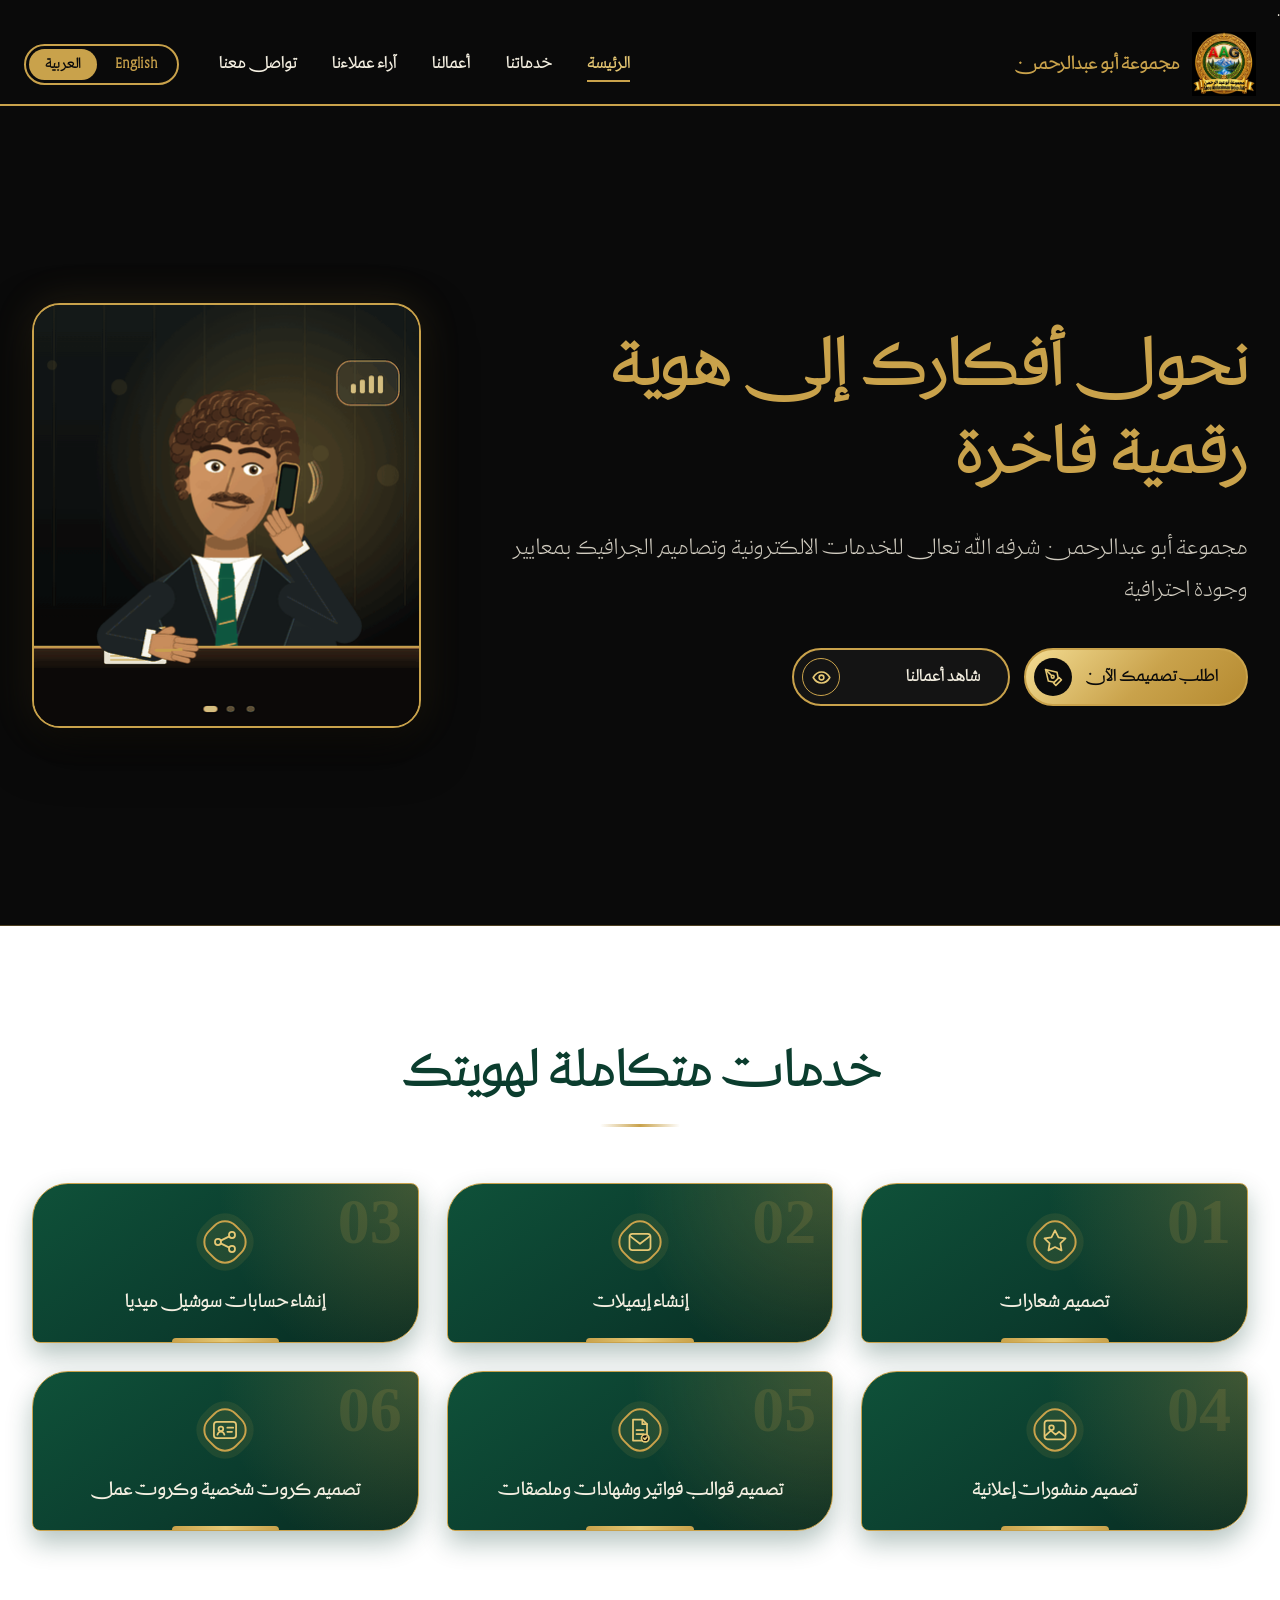
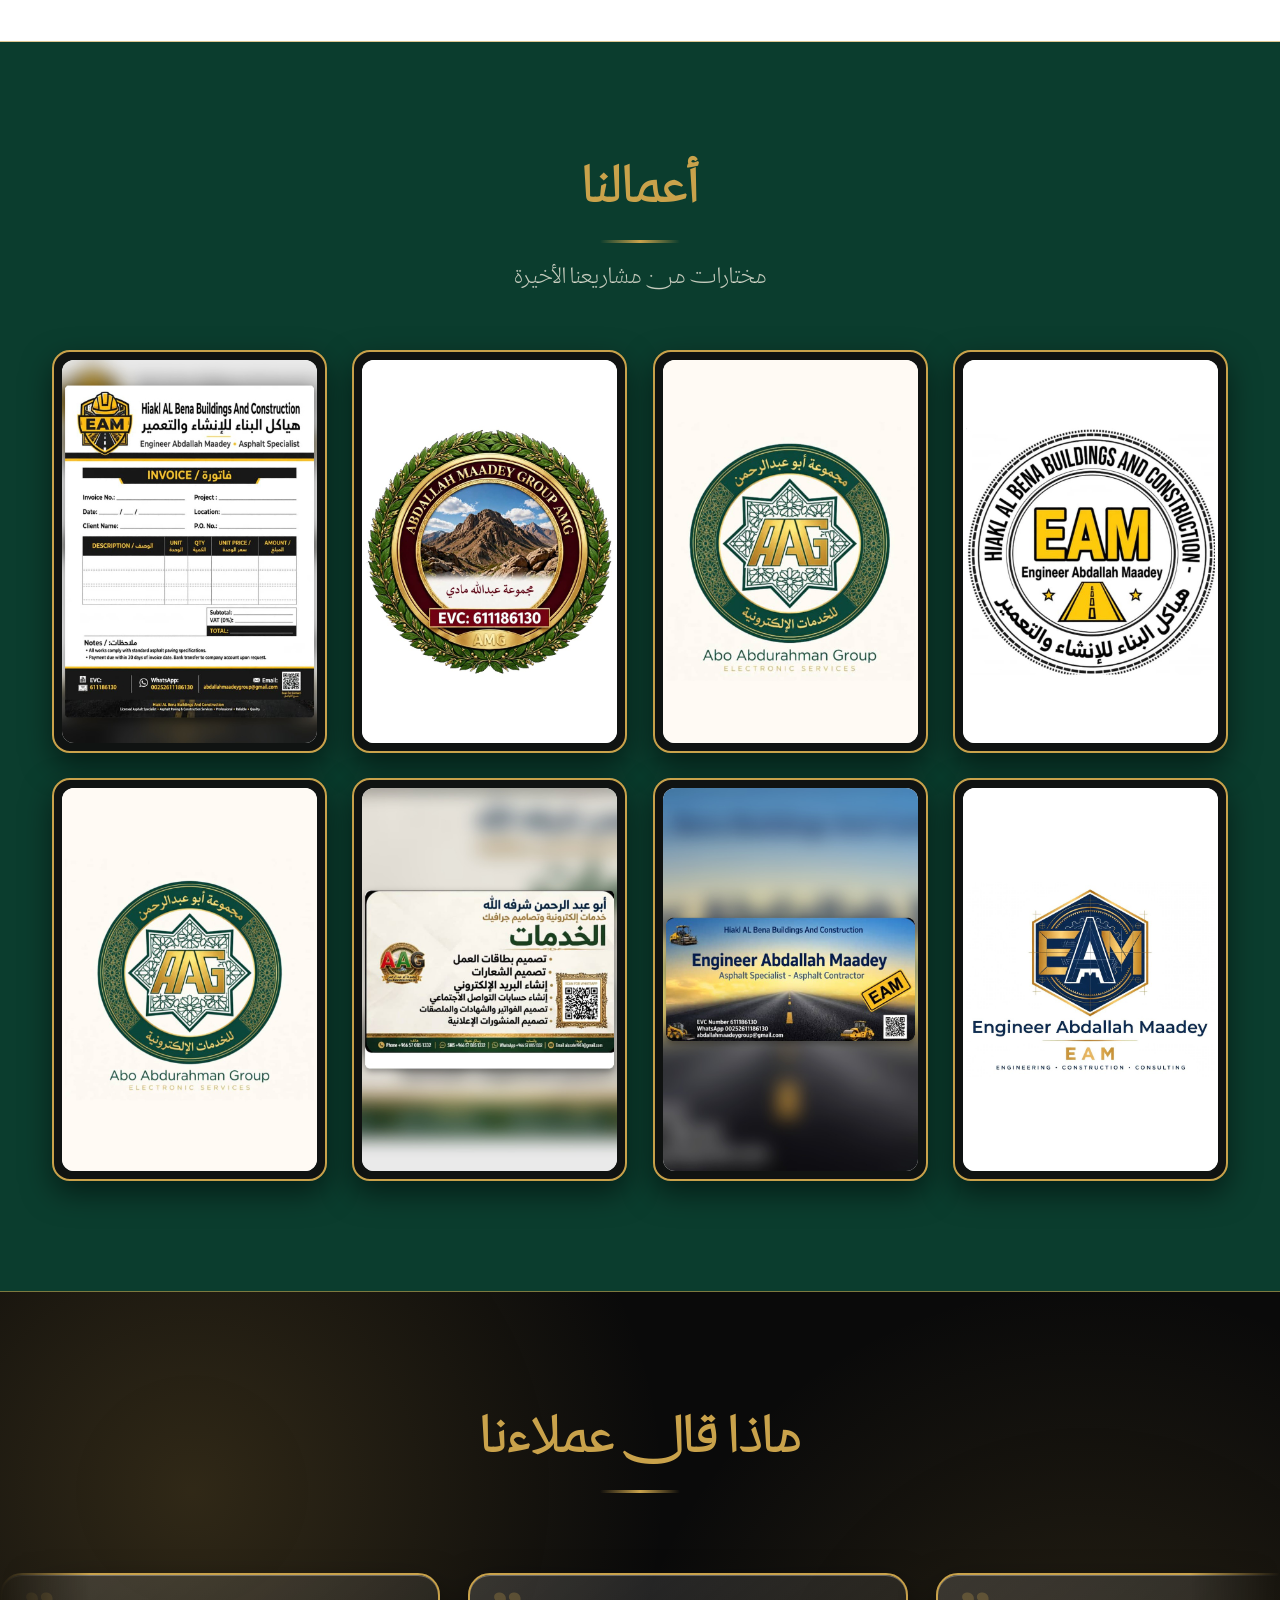
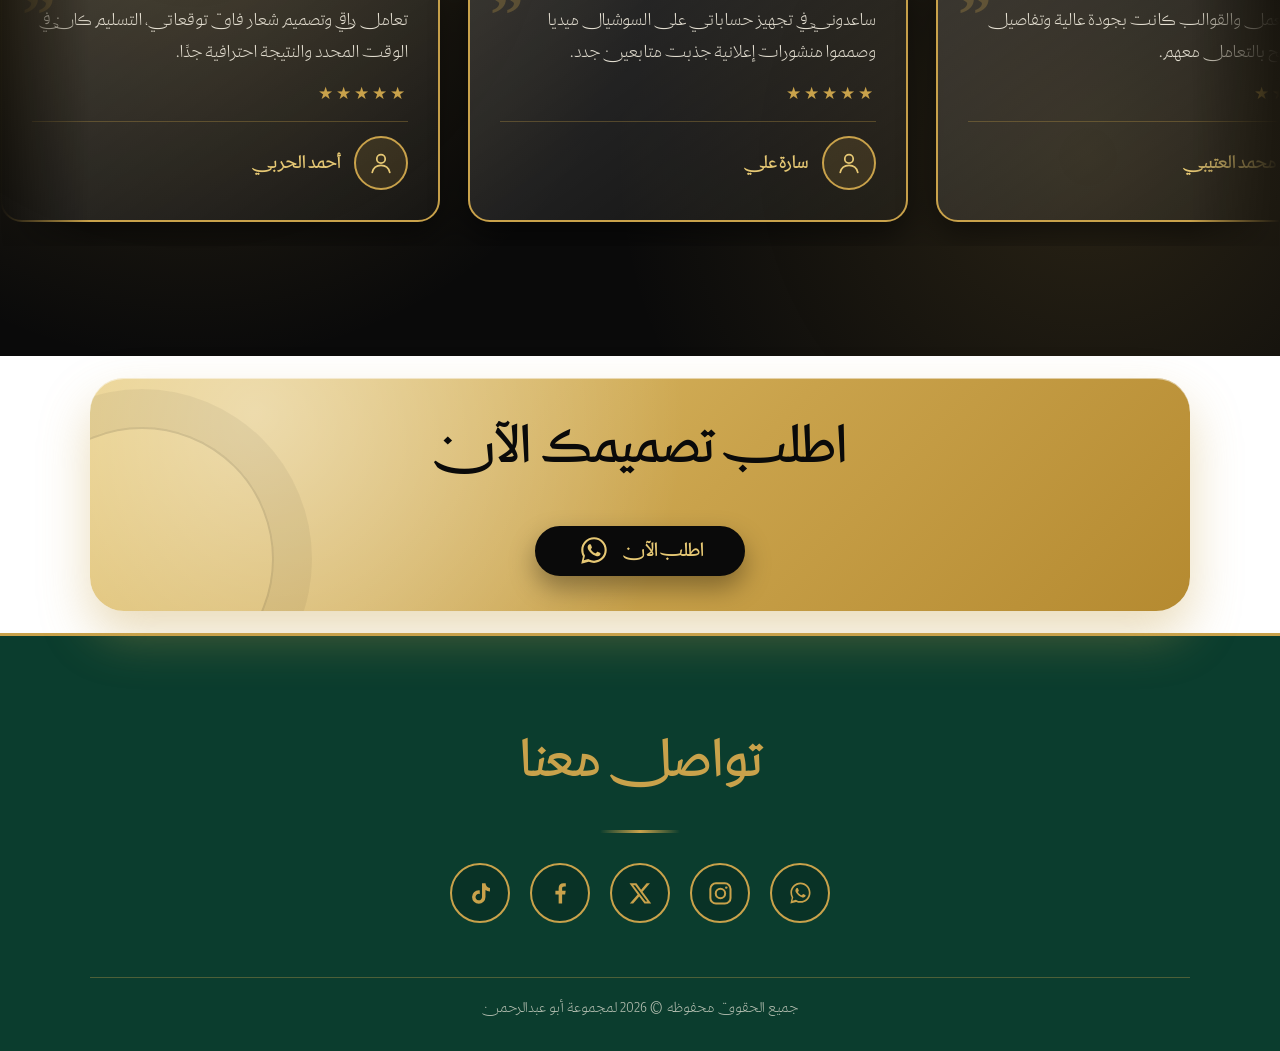
==== commit 30581e19: "Update index.html" ====
--- a/index.html
+++ b/index.html
@@ -19,7 +19,7 @@
   <meta property="og:title" content="مجموعة أبو عبدالرحمن | تصميم شعارات وهوية بصرية">
   <meta property="og:description" content="نحول أفكارك إلى هوية رقمية فاخرة: تصميم شعارات، منشورات إعلانية، كروت عمل وخدمات إلكترونية باحترافية."> <meta property="og:image" content="https://abouabdurahman-group.netlify.app/images/logo.jpg">
   <meta property="og:url" content="https://abouabdurahman-group.netlify.app/"> <meta property="og:type" content="website">
-
+  <meta name="google-site-verification" content="abc123..." />.
 
   <link rel="icon" href="images/logo2.jpg">
   <!-- Arabic font (Cairo) -->
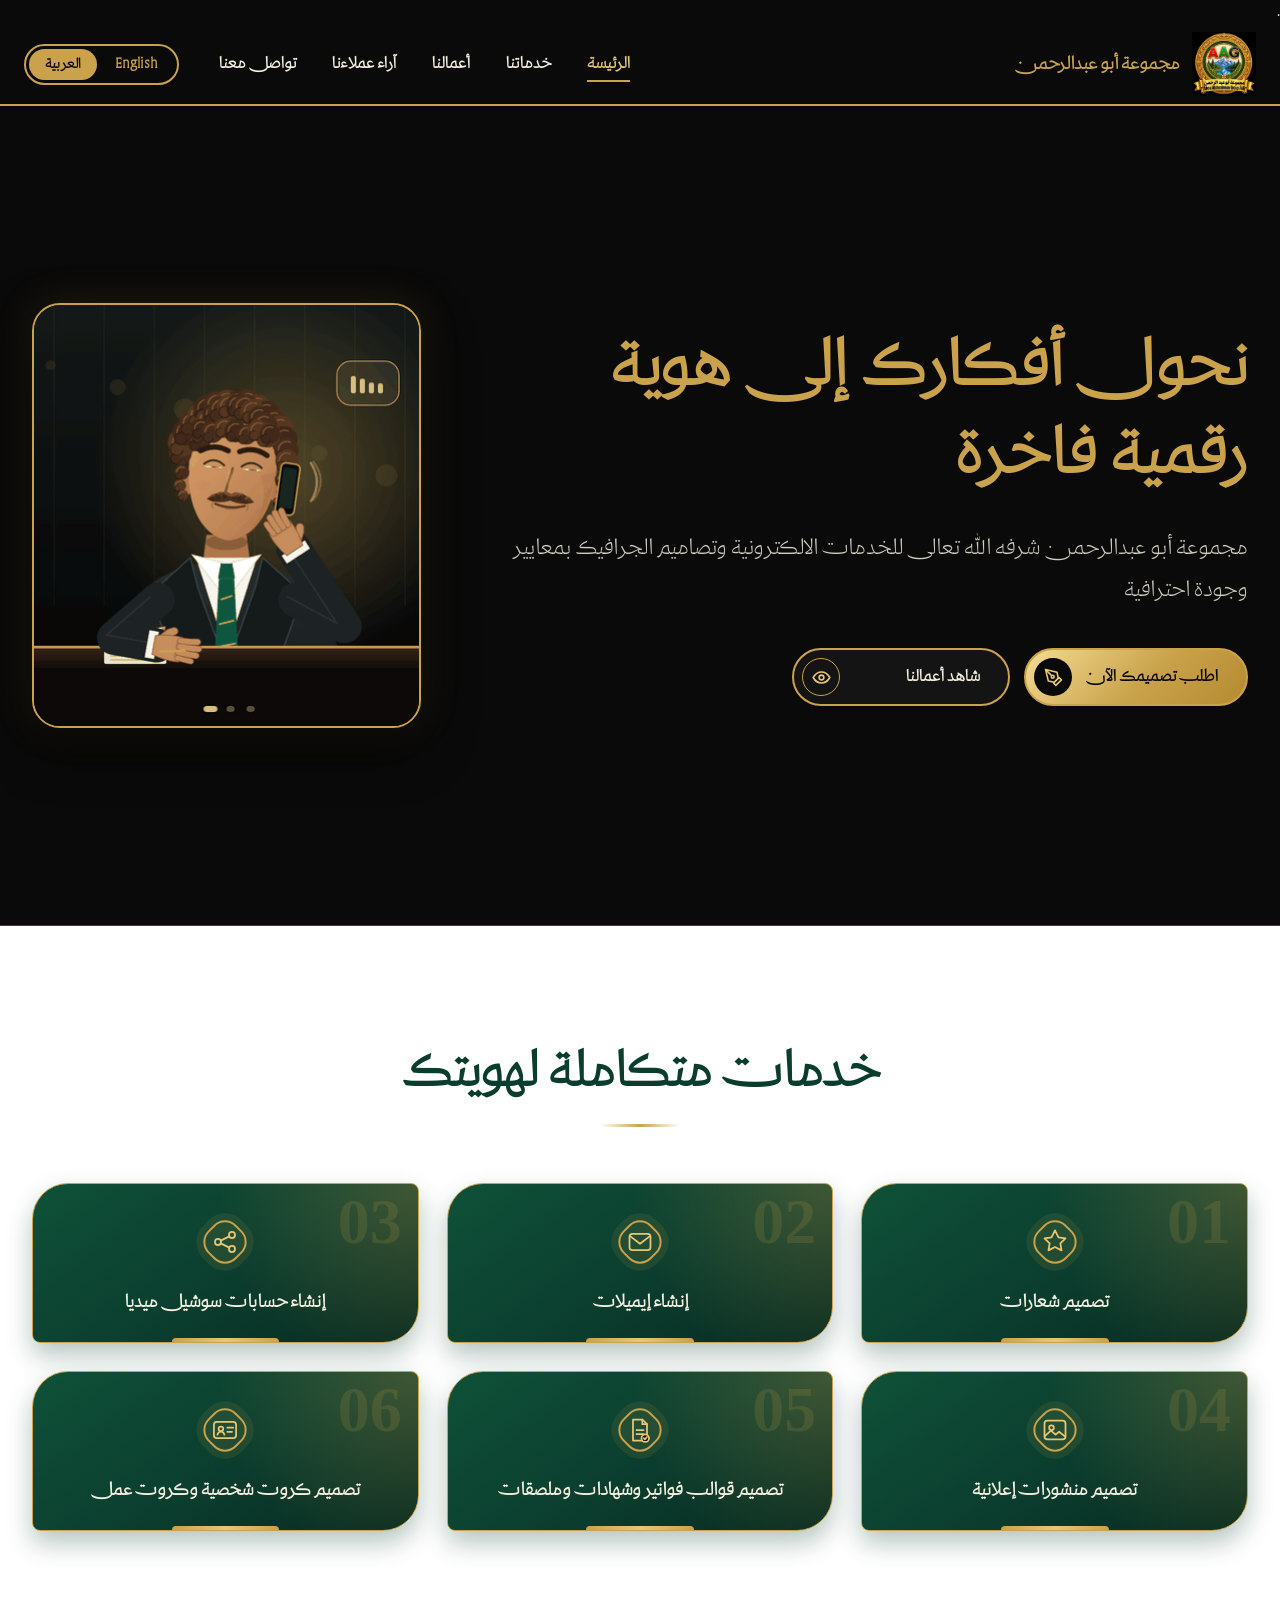
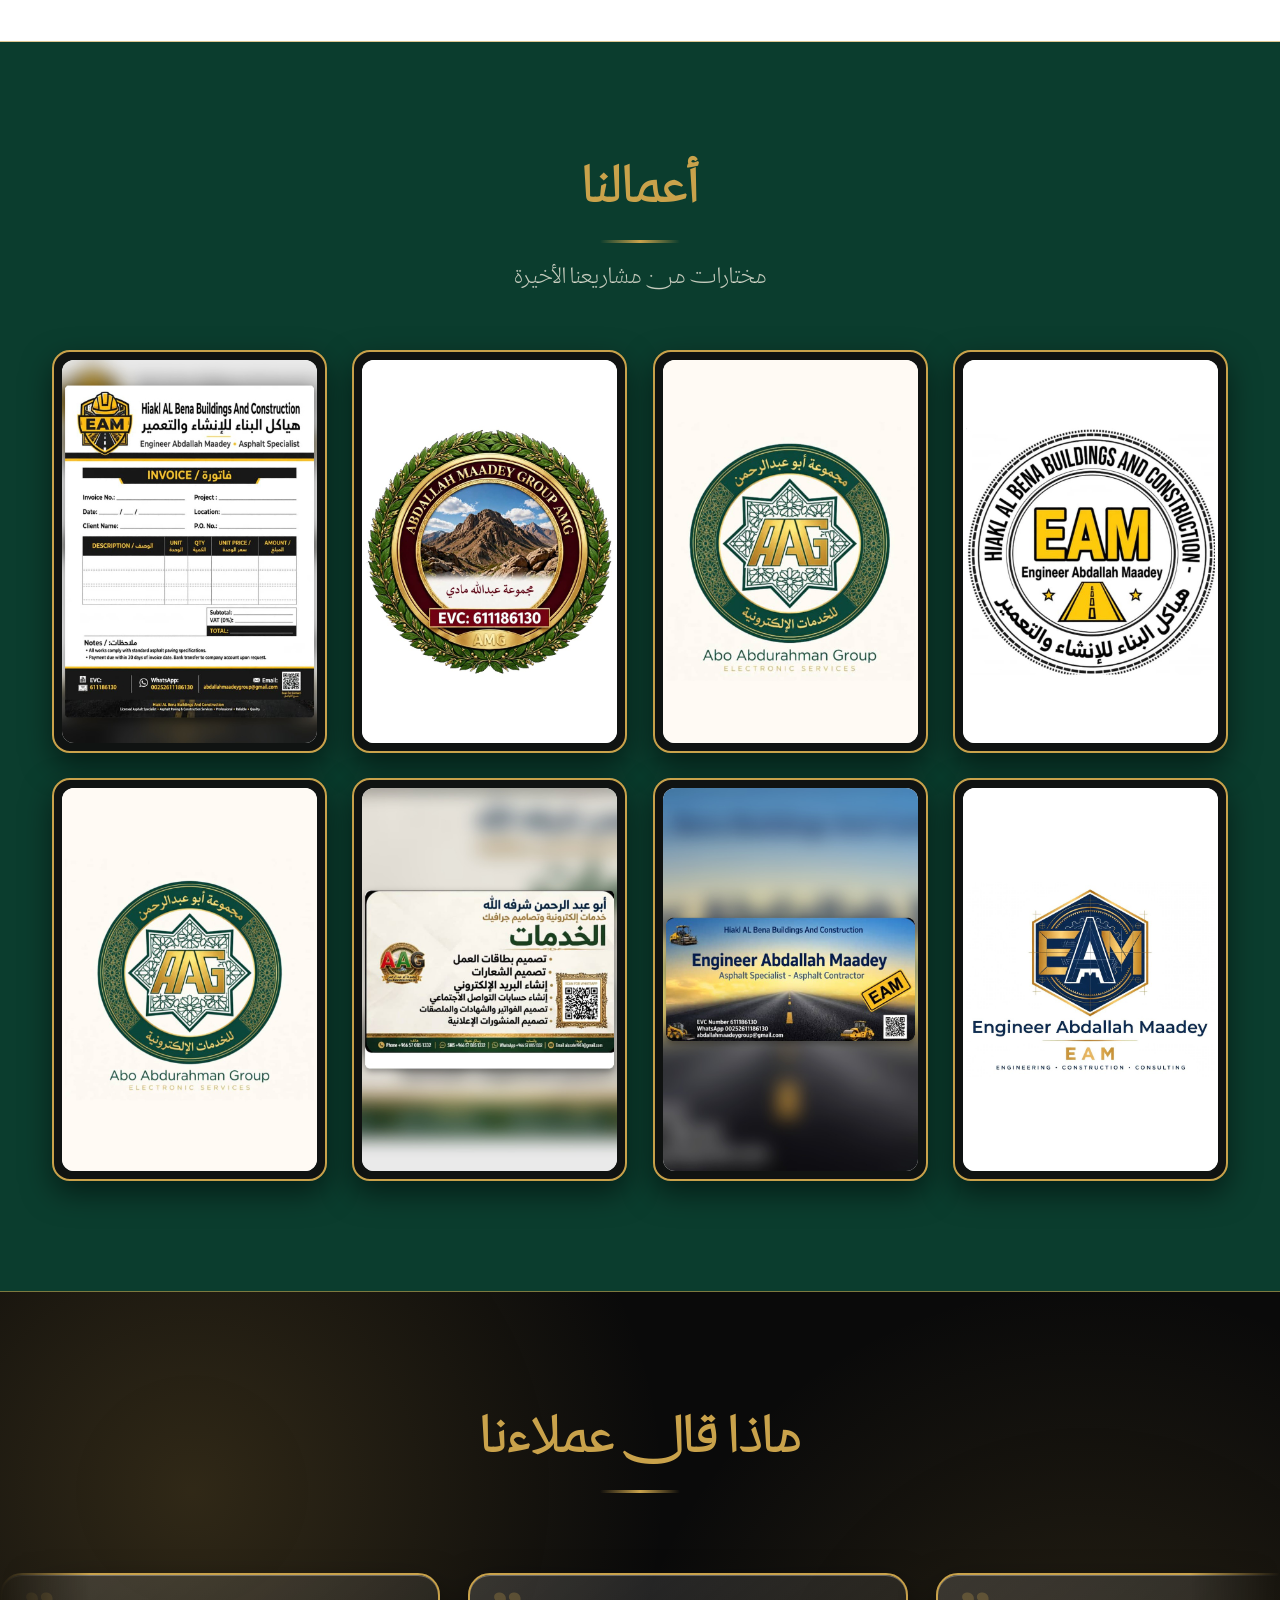
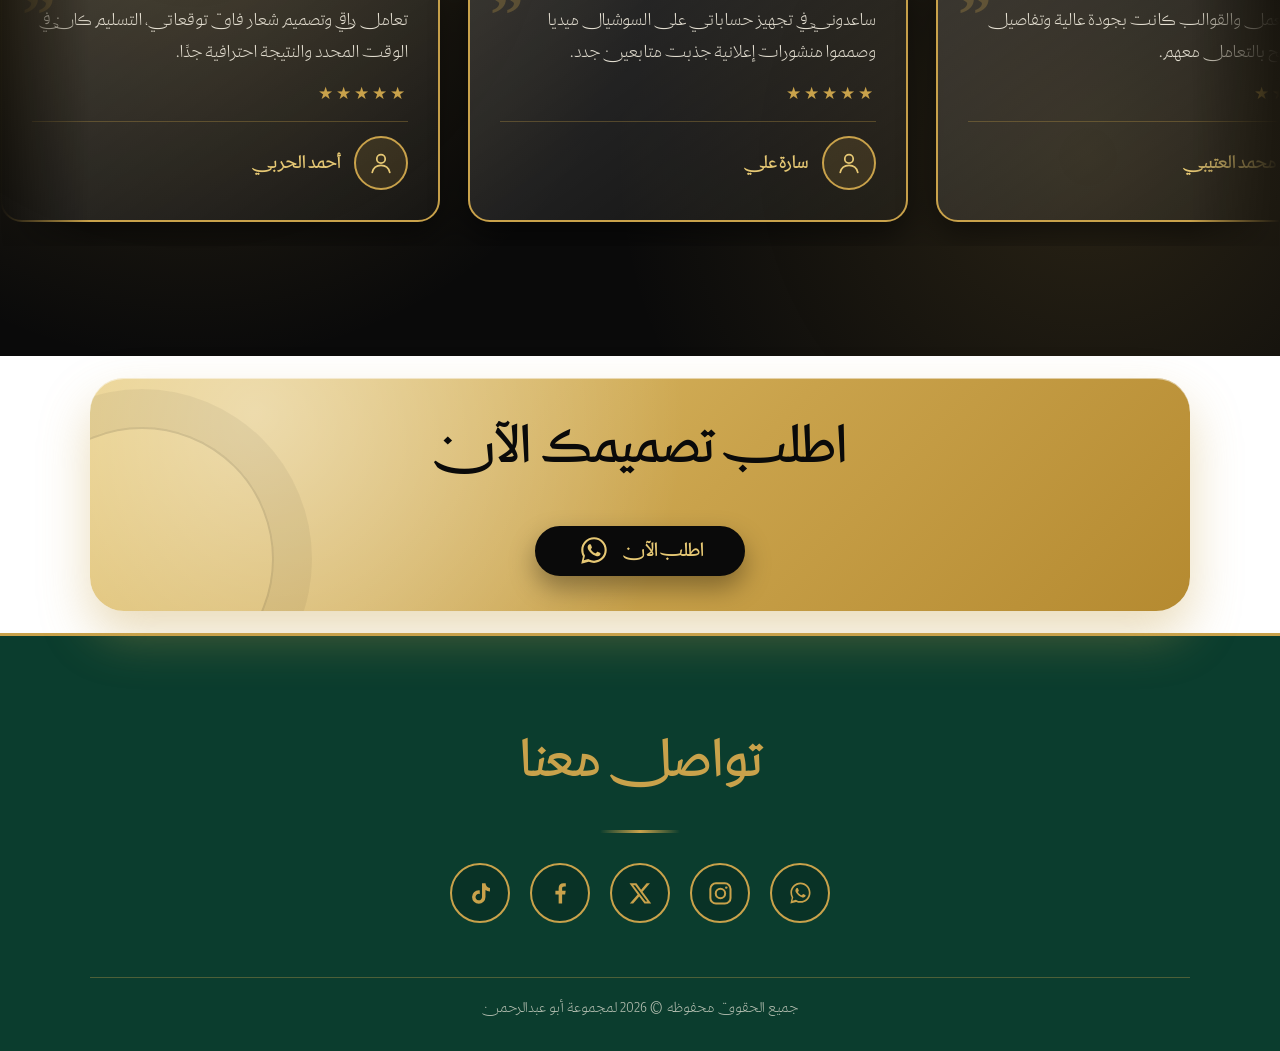
==== commit 5e956228: "Update index.html" ====
--- a/index.html
+++ b/index.html
@@ -19,7 +19,7 @@
   <meta property="og:title" content="مجموعة أبو عبدالرحمن | تصميم شعارات وهوية بصرية">
   <meta property="og:description" content="نحول أفكارك إلى هوية رقمية فاخرة: تصميم شعارات، منشورات إعلانية، كروت عمل وخدمات إلكترونية باحترافية."> <meta property="og:image" content="https://abouabdurahman-group.netlify.app/images/logo.jpg">
   <meta property="og:url" content="https://abouabdurahman-group.netlify.app/"> <meta property="og:type" content="website">
-  <meta name="google-site-verification" content="abc123..." />.
+  <meta name="google-site-verification" content="google-site-verification=G5xW-djHV2R0du-1X5DzFkY9p22bcYH0QhhIaJW7s-A" />.
 
   <link rel="icon" href="images/logo2.jpg">
   <!-- Arabic font (Cairo) -->
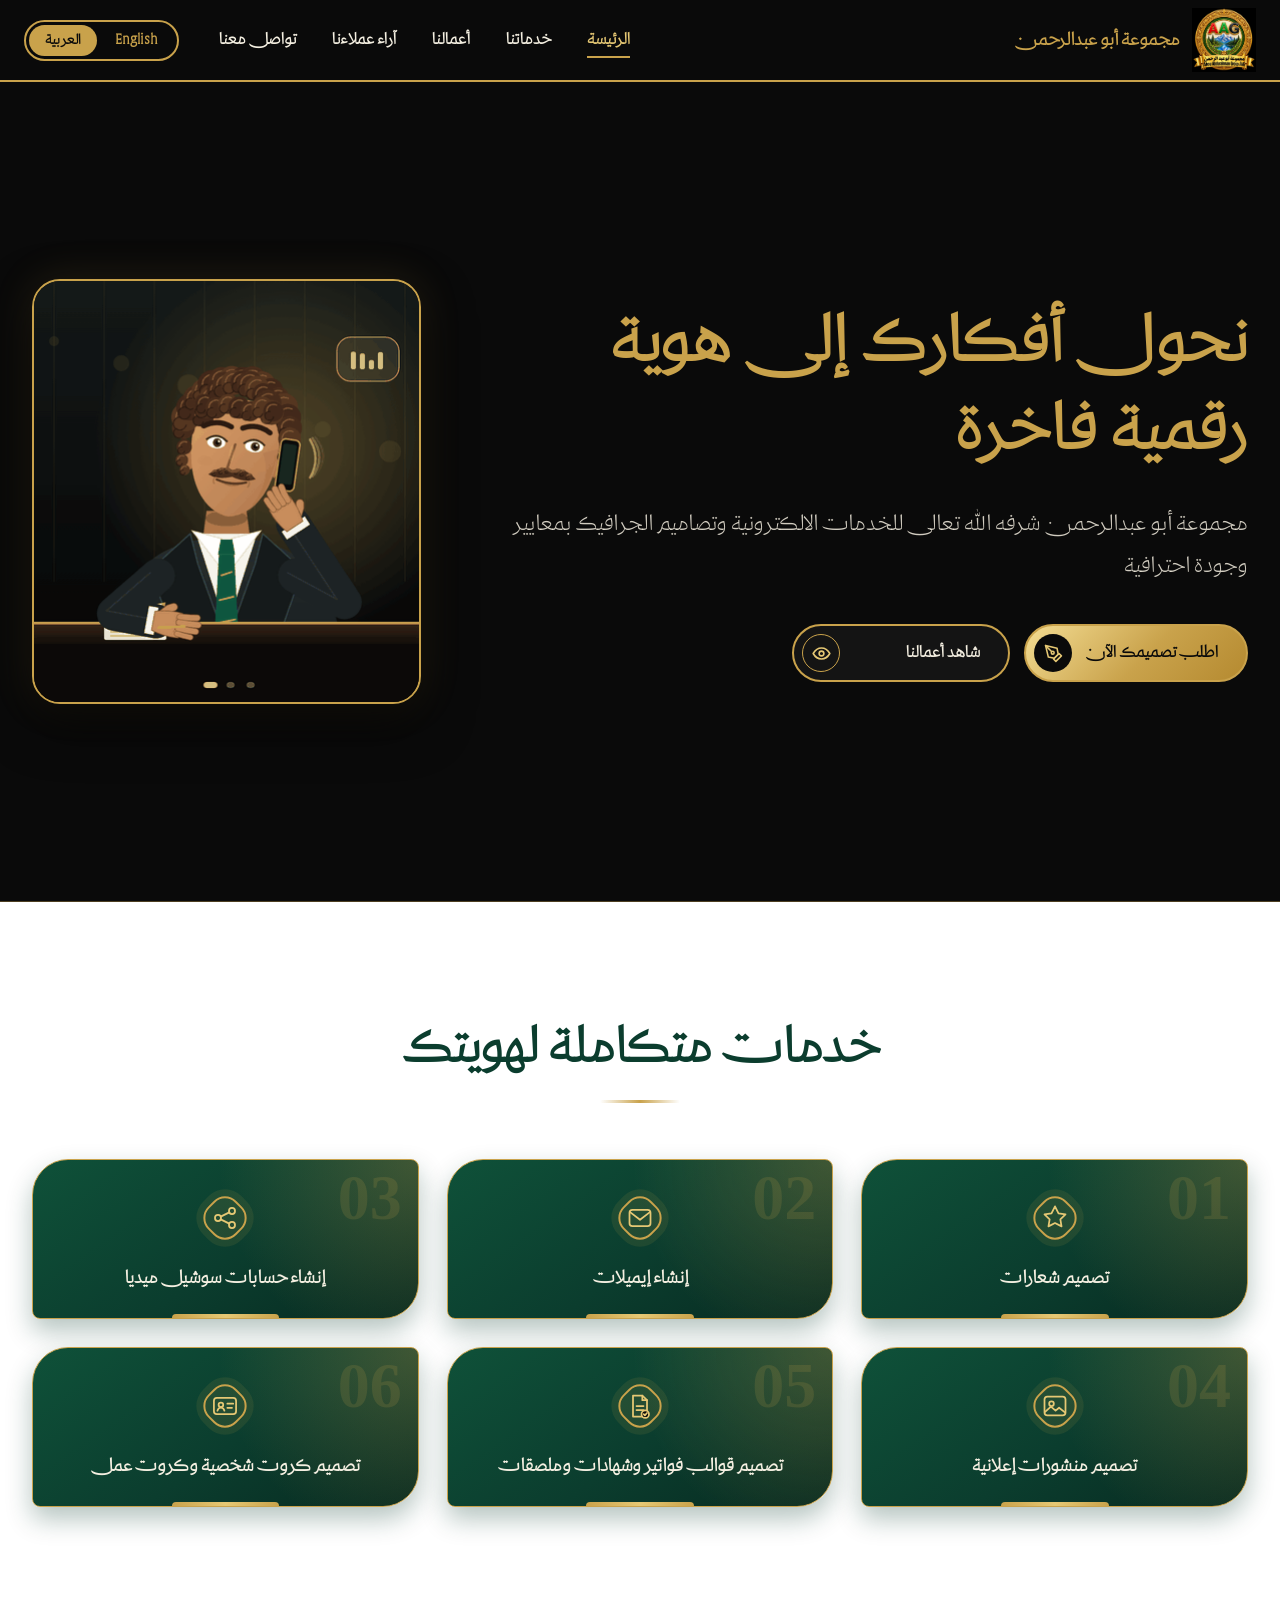
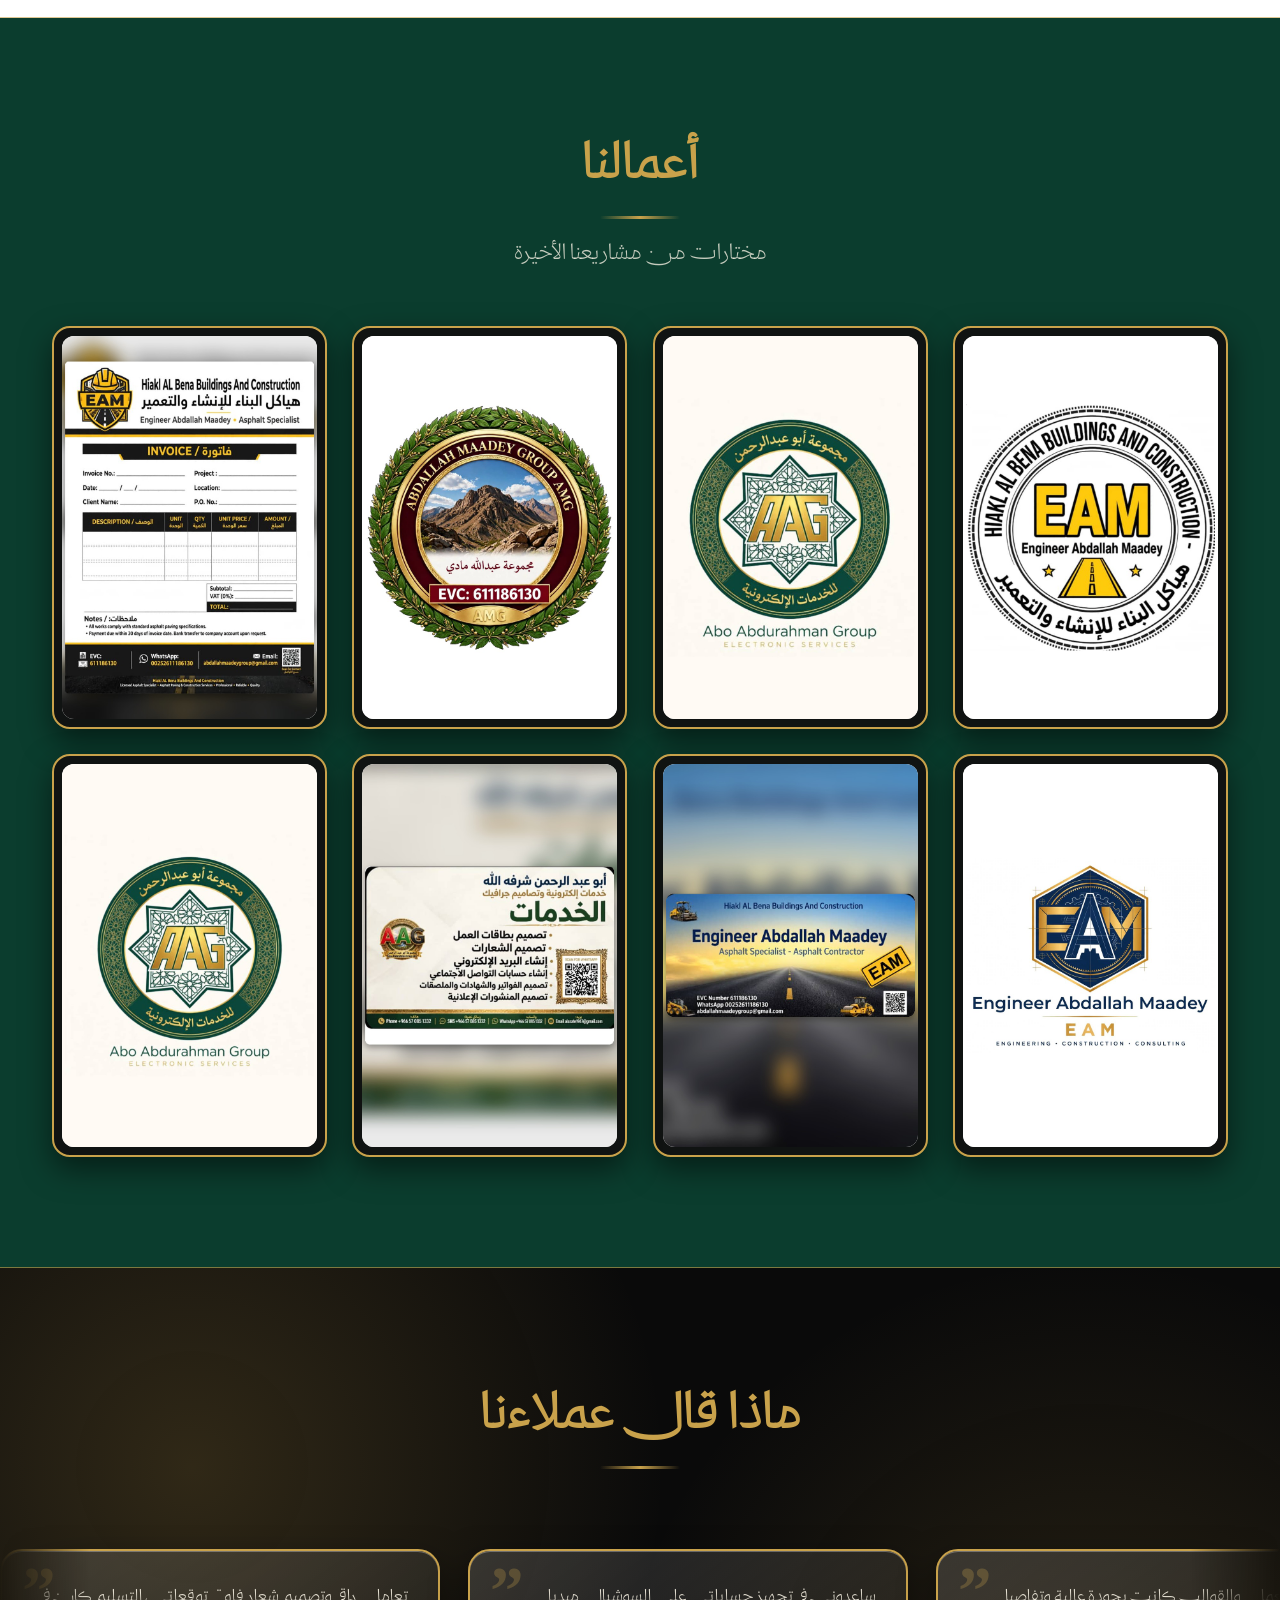
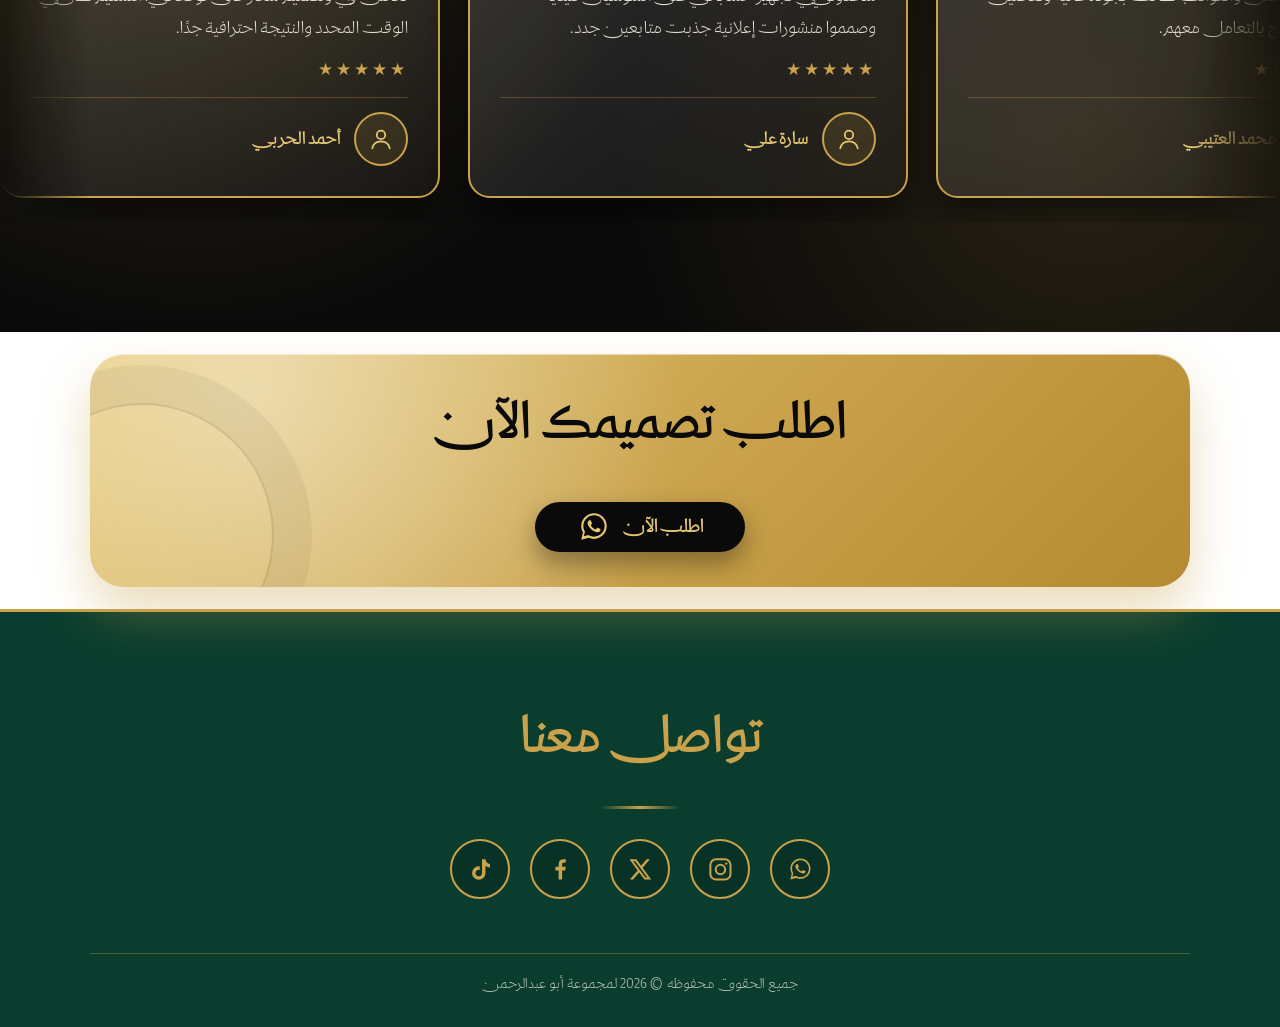
==== commit 223182dd: "Update index.html" ====
--- a/index.html
+++ b/index.html
@@ -19,7 +19,7 @@
   <meta property="og:title" content="مجموعة أبو عبدالرحمن | تصميم شعارات وهوية بصرية">
   <meta property="og:description" content="نحول أفكارك إلى هوية رقمية فاخرة: تصميم شعارات، منشورات إعلانية، كروت عمل وخدمات إلكترونية باحترافية."> <meta property="og:image" content="https://abouabdurahman-group.netlify.app/images/logo.jpg">
   <meta property="og:url" content="https://abouabdurahman-group.netlify.app/"> <meta property="og:type" content="website">
-  <meta name="google-site-verification" content="google-site-verification=G5xW-djHV2R0du-1X5DzFkY9p22bcYH0QhhIaJW7s-A" />.
+  <meta name="google-site-verification" content="google-site-verification=G5xW-djHV2R0du-1X5DzFkY9p22bcYH0QhhIaJW7s-A" />
 
   <link rel="icon" href="images/logo2.jpg">
   <!-- Arabic font (Cairo) -->
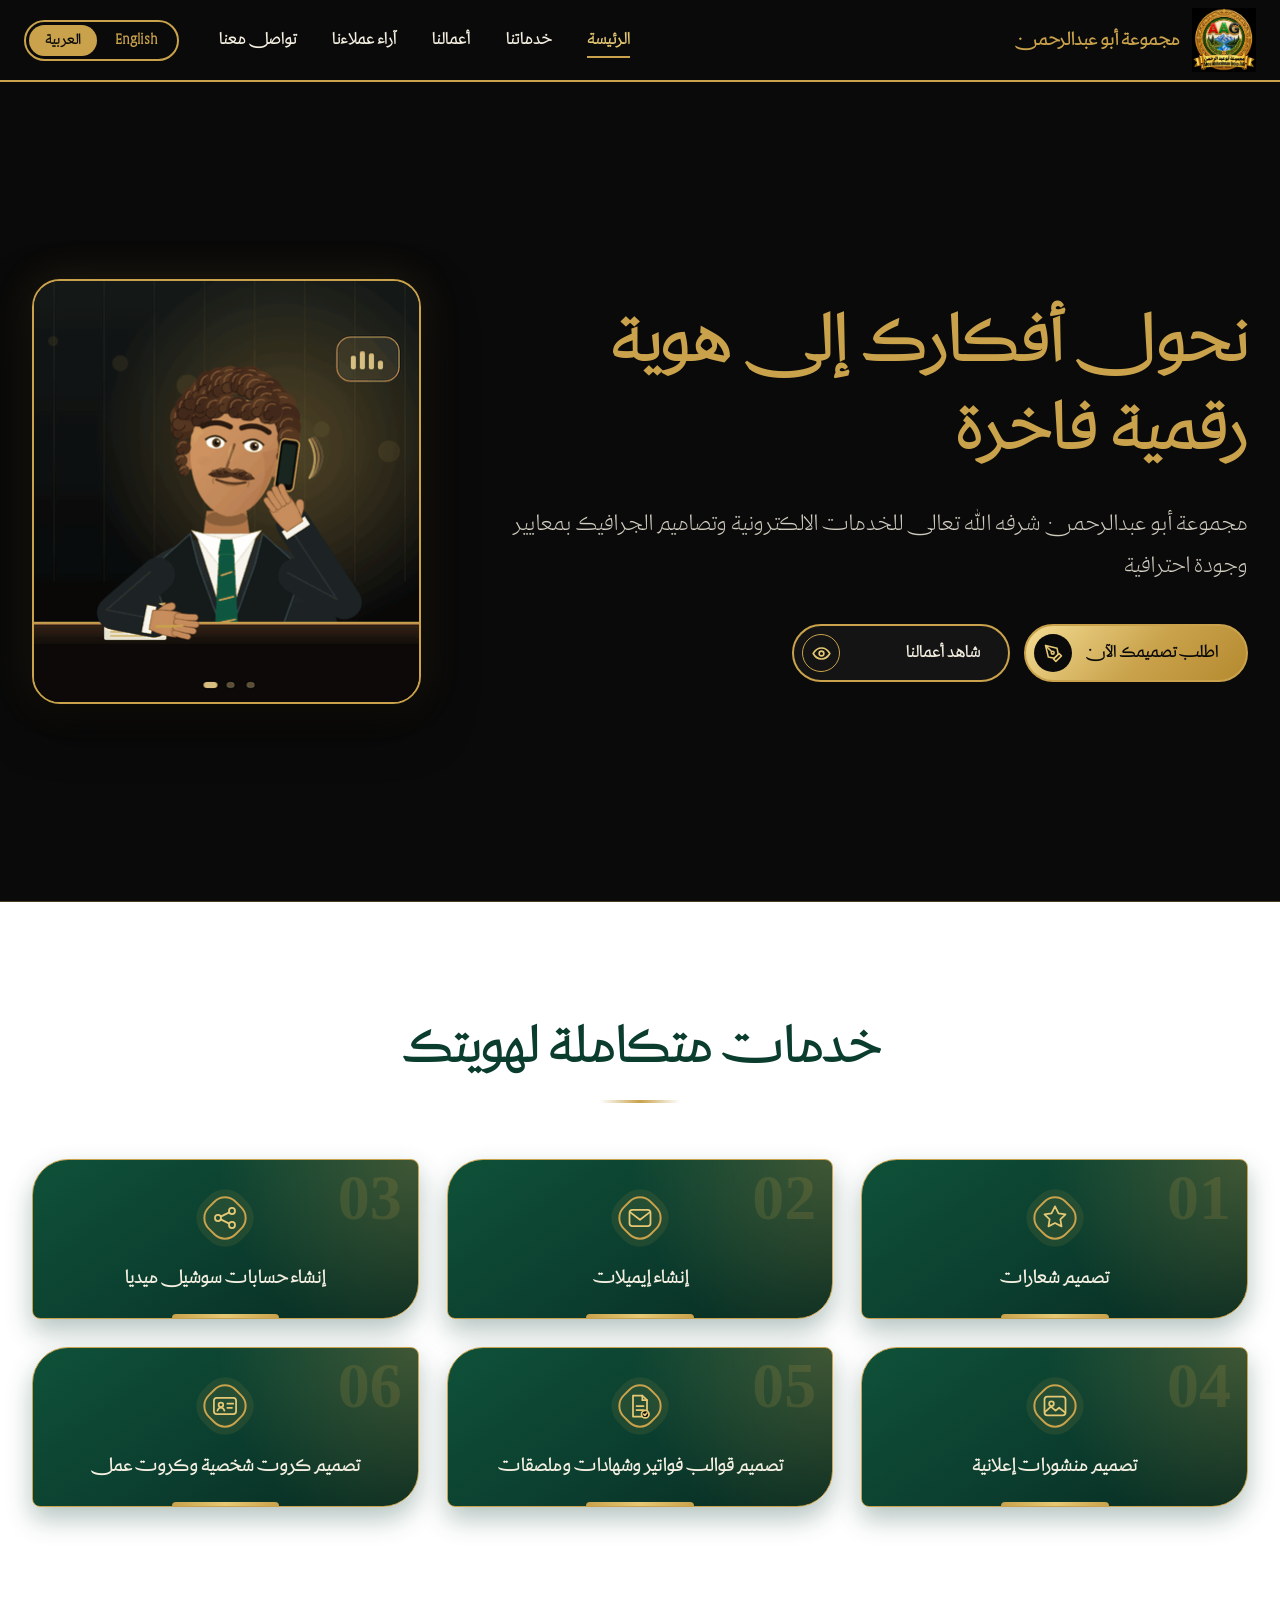
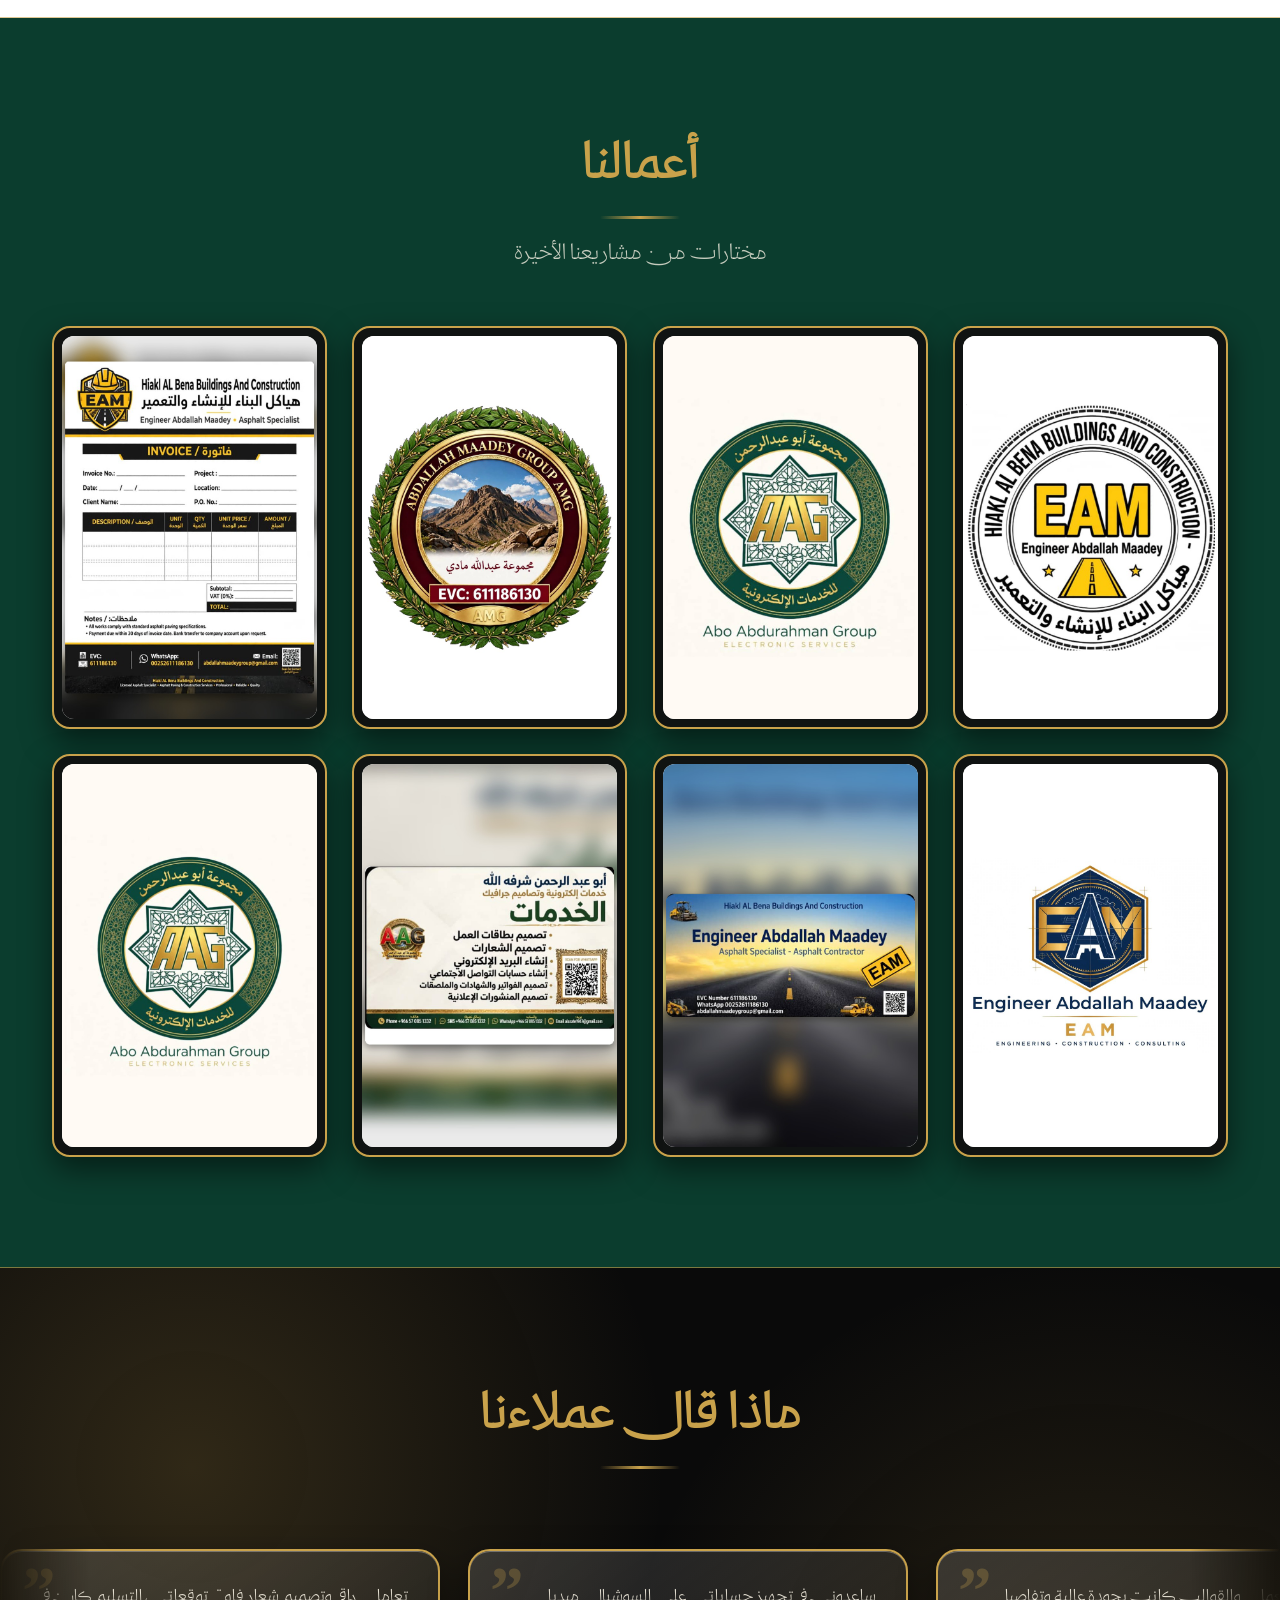
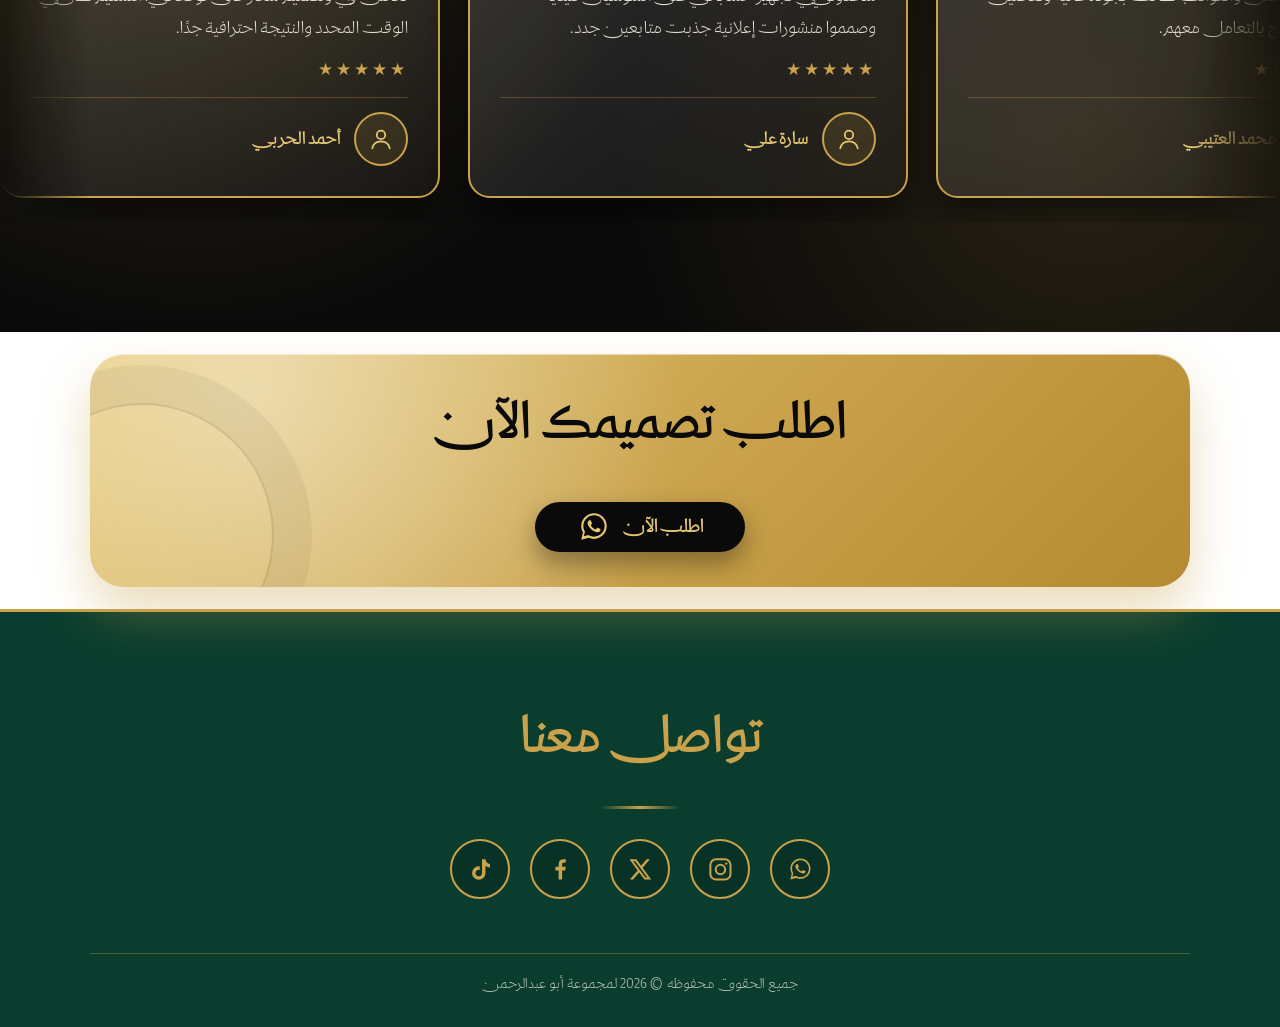
==== commit 0a299d90: "Update index.html" ====
--- a/index.html
+++ b/index.html
@@ -19,7 +19,7 @@
   <meta property="og:title" content="مجموعة أبو عبدالرحمن | تصميم شعارات وهوية بصرية">
   <meta property="og:description" content="نحول أفكارك إلى هوية رقمية فاخرة: تصميم شعارات، منشورات إعلانية، كروت عمل وخدمات إلكترونية باحترافية."> <meta property="og:image" content="https://abouabdurahman-group.netlify.app/images/logo.jpg">
   <meta property="og:url" content="https://abouabdurahman-group.netlify.app/"> <meta property="og:type" content="website">
-  <meta name="google-site-verification" content="google-site-verification=G5xW-djHV2R0du-1X5DzFkY9p22bcYH0QhhIaJW7s-A" />
+  <meta name="google-site-verification" content="loJkSFJrND1FdrSC49sE_XIzfjo0PDe4bx2wFXiPAc8" />
 
   <link rel="icon" href="images/logo2.jpg">
   <!-- Arabic font (Cairo) -->
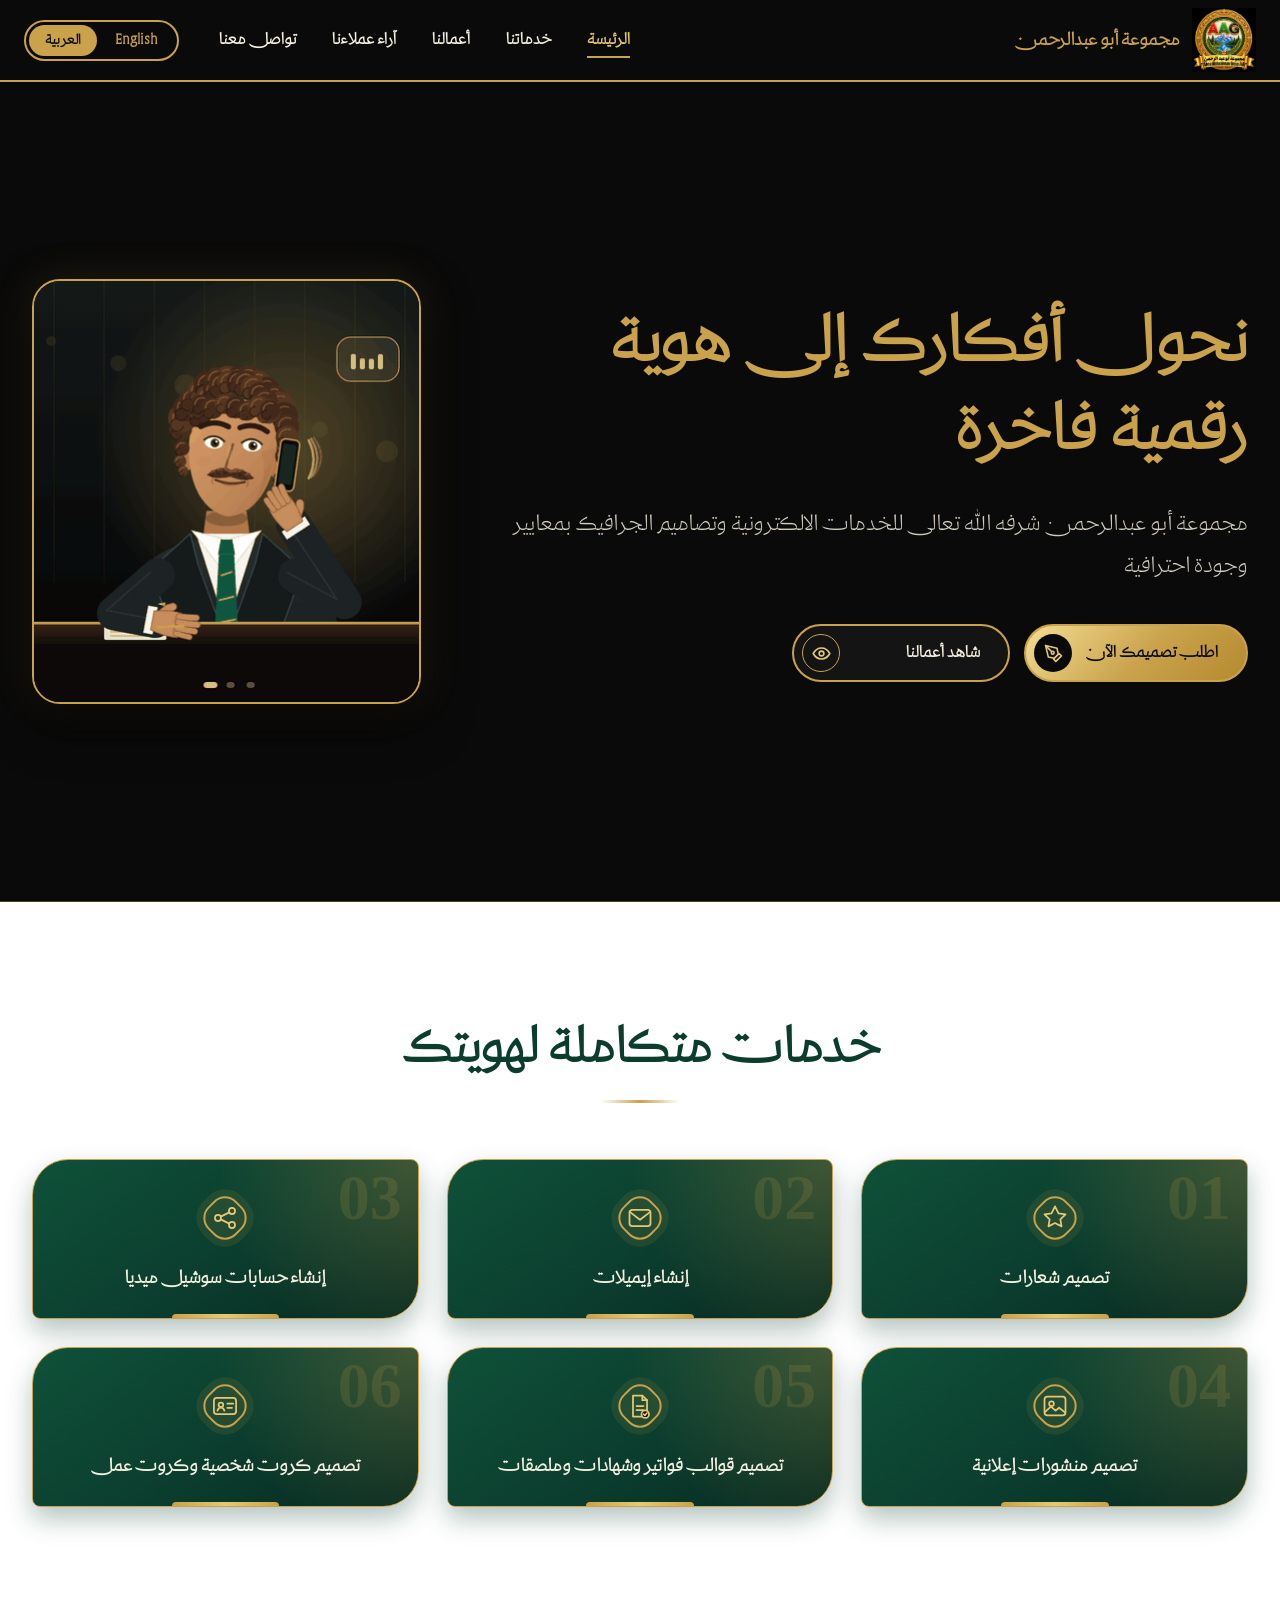
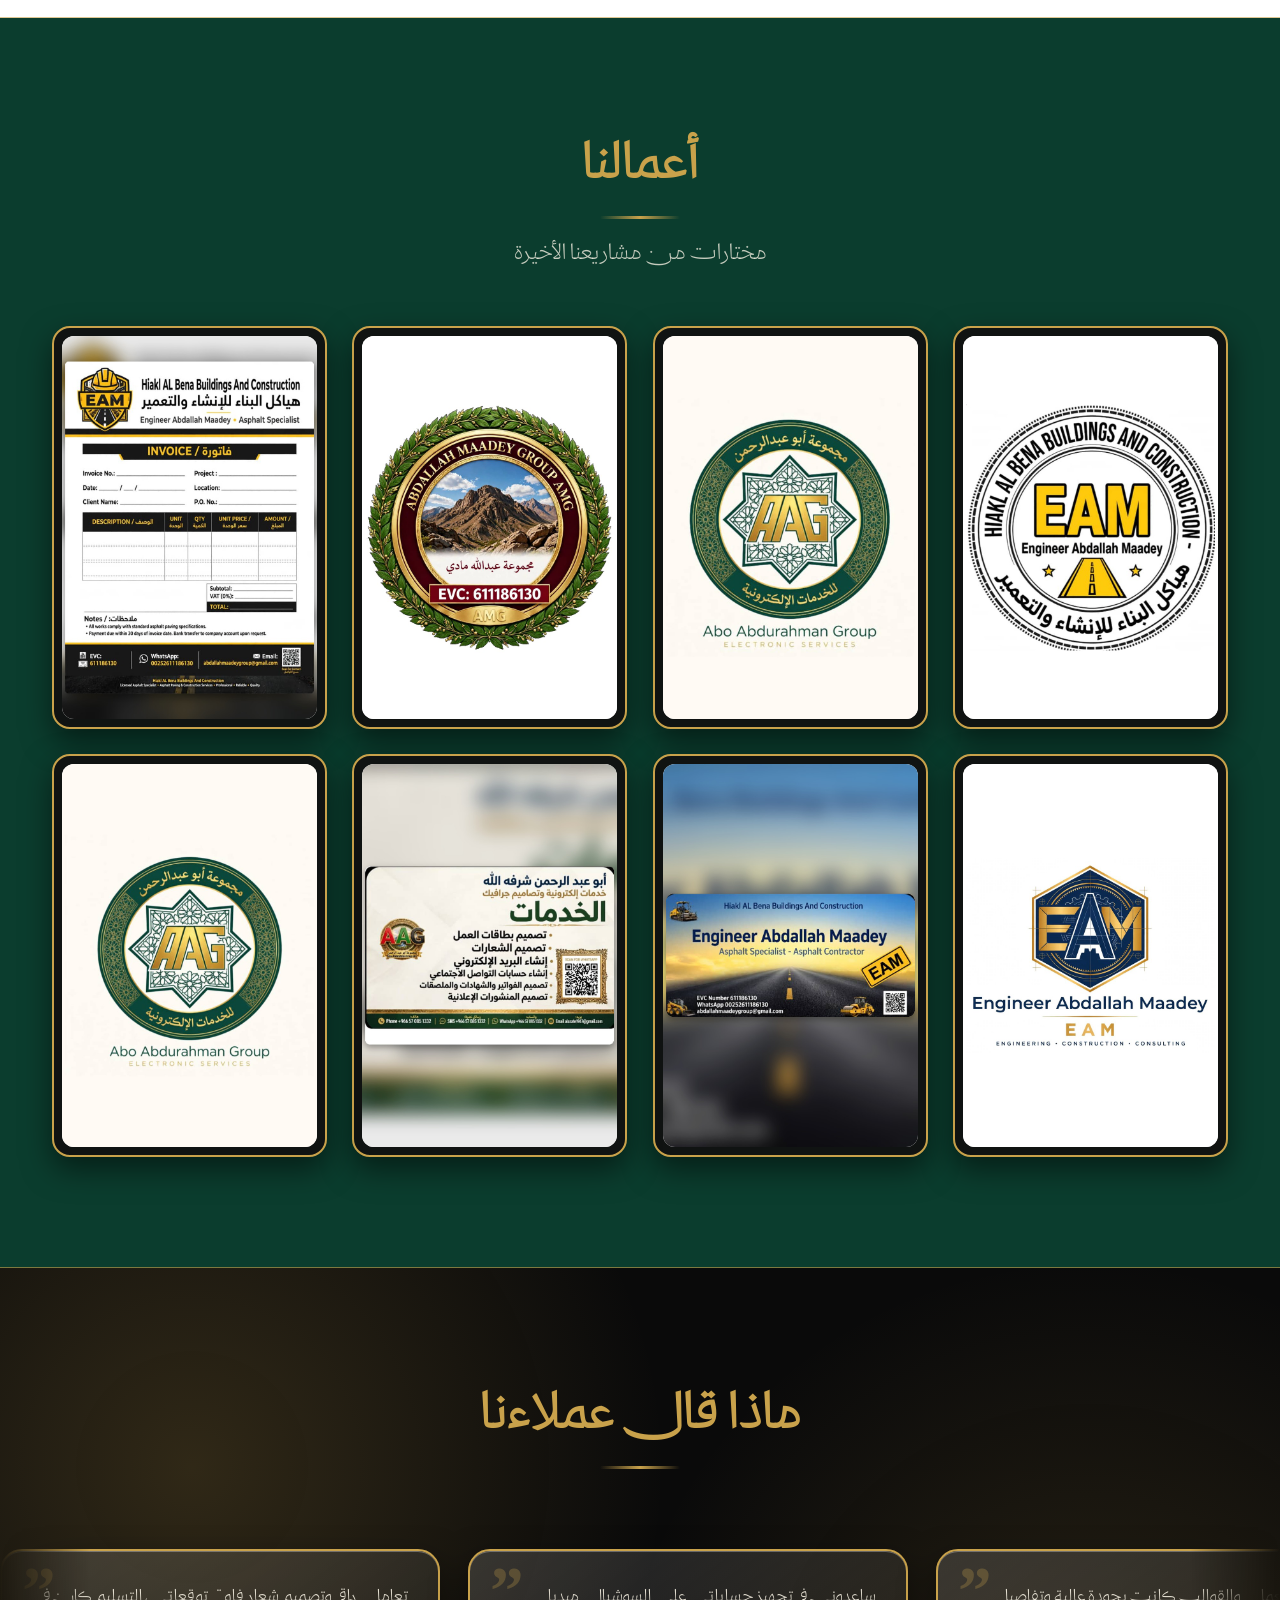
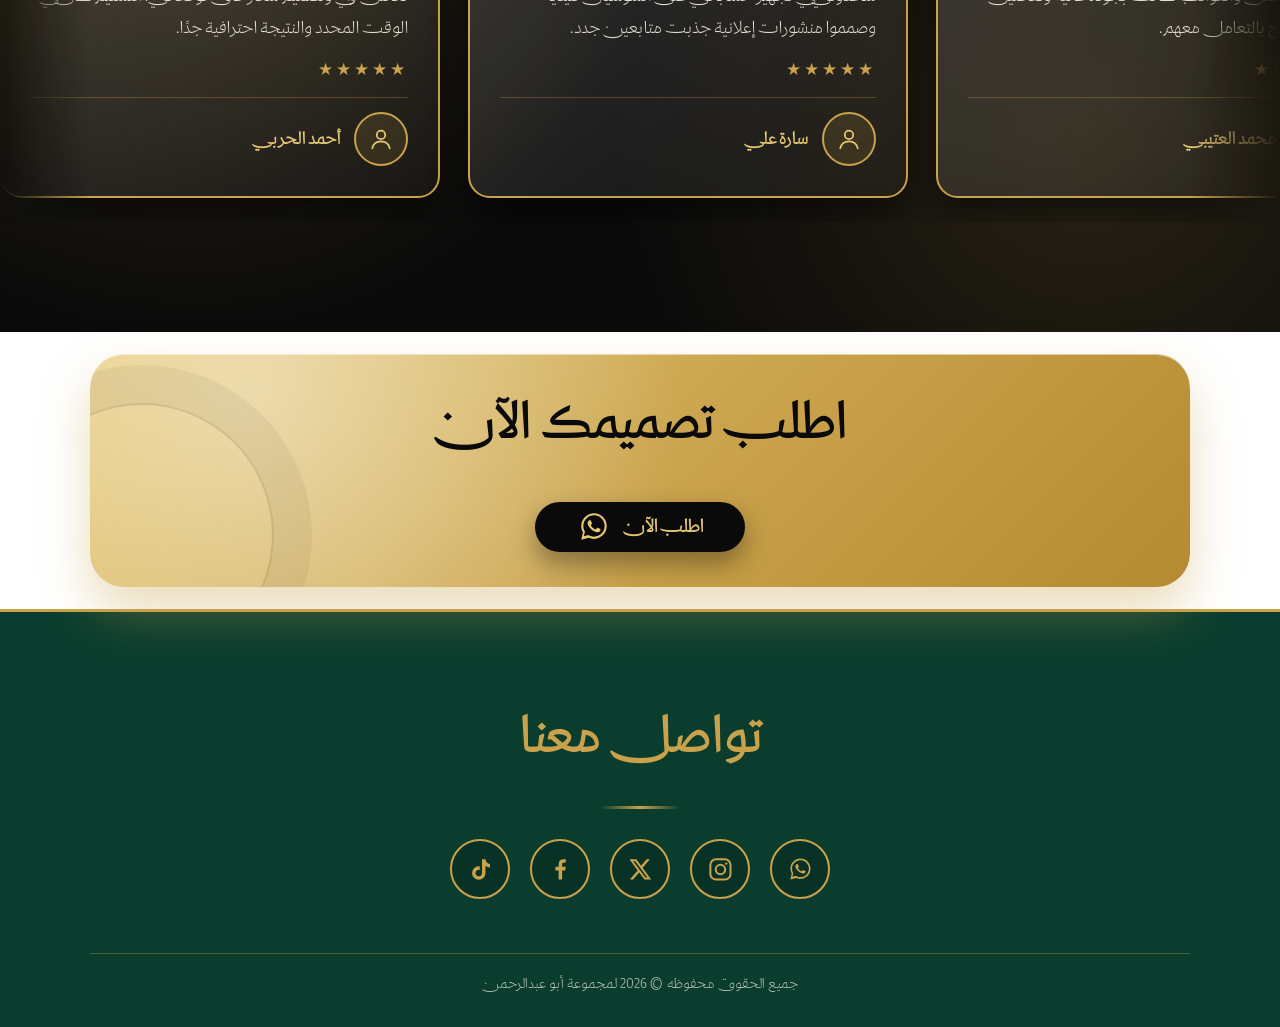
==== commit dc738799: "Update index.html" ====
--- a/index.html
+++ b/index.html
@@ -320,10 +320,10 @@
     <span class="bar"></span>
     <div class="socials">
       <a class="soc" href="https://wa.me/966570851332" target="_blank" rel="noopener" aria-label="WhatsApp"><svg viewBox="0 0 32 32" fill="currentColor" aria-hidden="true"><path d="M16.04 3C9.4 3 4 8.4 4 15.03c0 2.12.55 4.19 1.6 6.01L4 28l7.1-1.86a12 12 0 0 0 4.94 1.06h.01C22.68 27.2 28 21.8 28 15.17 28 8.4 22.68 3 16.04 3zm0 22.1h-.01a9.98 9.98 0 0 1-5.08-1.39l-.36-.22-4.2 1.1 1.12-4.1-.24-.38A9.9 9.9 0 0 1 6 15.03C6 9.5 10.5 5 16.04 5 21.56 5 26 9.5 26 15.17c0 5.53-4.44 9.93-9.96 9.93zm5.46-7.43c-.3-.15-1.77-.87-2.04-.97-.27-.1-.47-.15-.67.15-.2.3-.77.97-.94 1.17-.17.2-.35.22-.65.07-.3-.15-1.26-.46-2.4-1.47-.89-.79-1.49-1.77-1.66-2.07-.17-.3-.02-.46.13-.61.14-.13.3-.35.45-.52.15-.17.2-.3.3-.5.1-.2.05-.37-.02-.52-.07-.15-.67-1.62-.92-2.22-.24-.58-.49-.5-.67-.51h-.57c-.2 0-.52.07-.8.37-.27.3-1.04 1.02-1.04 2.48 0 1.46 1.07 2.88 1.22 3.08.15.2 2.1 3.2 5.08 4.49.71.31 1.26.49 1.7.63.71.23 1.36.2 1.87.12.57-.08 1.77-.72 2.02-1.42.25-.7.25-1.3.17-1.42-.07-.12-.27-.2-.57-.35z"/></svg></a>
-      <a class="soc" href="#" target="_blank" rel="noopener" aria-label="Instagram"><svg viewBox="0 0 24 24" fill="none" stroke="currentColor" stroke-width="1.8" aria-hidden="true"><rect x="3" y="3" width="18" height="18" rx="5"/><circle cx="12" cy="12" r="4.2"/><circle cx="17.2" cy="6.8" r="1.1" fill="currentColor" stroke="none"/></svg></a>
-      <a class="soc" href="#" target="_blank" rel="noopener" aria-label="X"><svg viewBox="0 0 24 24" fill="currentColor" aria-hidden="true"><path d="M17.5 3h3l-6.6 7.5L21.6 21h-6l-4.7-6.2L5.5 21h-3l7-8.1L2.2 3h6.2l4.2 5.6zm-1 16.2h1.7L7.3 4.7H5.5z"/></svg></a>
-      <a class="soc" href="#" target="_blank" rel="noopener" aria-label="Facebook"><svg viewBox="0 0 24 24" fill="currentColor" aria-hidden="true"><path d="M13.5 21v-8h2.7l.5-3.3h-3.2V7.6c0-1 .4-1.8 1.9-1.8h1.4V3a18 18 0 0 0-2.1-.1c-2.6 0-4.3 1.6-4.3 4.4v2.4H7.5V13h2.9v8z"/></svg></a>
-      <a class="soc" href="#" target="_blank" rel="noopener" aria-label="TikTok"><svg viewBox="0 0 24 24" fill="currentColor" aria-hidden="true"><path d="M16.5 3c.3 2.4 1.7 3.9 4 4.1v3.1c-1.5 0-2.9-.5-4-1.2v6.2a6 6 0 1 1-6-6c.3 0 .6 0 .9.1v3.2a2.9 2.9 0 1 0 2 2.7V3z"/></svg></a>
+      <a class="soc" href="https://www.instagram.com/abouabdurahmanfoundationcharty" target="_blank" rel="noopener" aria-label="Instagram"><svg viewBox="0 0 24 24" fill="none" stroke="currentColor" stroke-width="1.8" aria-hidden="true"><rect x="3" y="3" width="18" height="18" rx="5"/><circle cx="12" cy="12" r="4.2"/><circle cx="17.2" cy="6.8" r="1.1" fill="currentColor" stroke="none"/></svg></a>
+      <a class="soc" href="https://x.com/AbouAbdurahmanF" target="_blank" rel="noopener" aria-label="X"><svg viewBox="0 0 24 24" fill="currentColor" aria-hidden="true"><path d="M17.5 3h3l-6.6 7.5L21.6 21h-6l-4.7-6.2L5.5 21h-3l7-8.1L2.2 3h6.2l4.2 5.6zm-1 16.2h1.7L7.3 4.7H5.5z"/></svg></a>
+      <a class="soc" href="https://www.facebook.com/abouabdurahmanfoundationcharity" target="_blank" rel="noopener" aria-label="Facebook"><svg viewBox="0 0 24 24" fill="currentColor" aria-hidden="true"><path d="M13.5 21v-8h2.7l.5-3.3h-3.2V7.6c0-1 .4-1.8 1.9-1.8h1.4V3a18 18 0 0 0-2.1-.1c-2.6 0-4.3 1.6-4.3 4.4v2.4H7.5V13h2.9v8z"/></svg></a>
+      <a class="soc" href="https://vm.tiktok.com/ZS9f3DKctPdEN-EMHzd/" target="_blank" rel="noopener" aria-label="TikTok"><svg viewBox="0 0 24 24" fill="currentColor" aria-hidden="true"><path d="M16.5 3c.3 2.4 1.7 3.9 4 4.1v3.1c-1.5 0-2.9-.5-4-1.2v6.2a6 6 0 1 1-6-6c.3 0 .6 0 .9.1v3.2a2.9 2.9 0 1 0 2 2.7V3z"/></svg></a>
     </div>
     <div  class="copyright">
       <p class="copy"> جميع الحقوق محفوظه &copy; <span id="year"></span>&nbsp;<a href="index.html">لمجموعة أبو عبدالرحمن</a></p>
